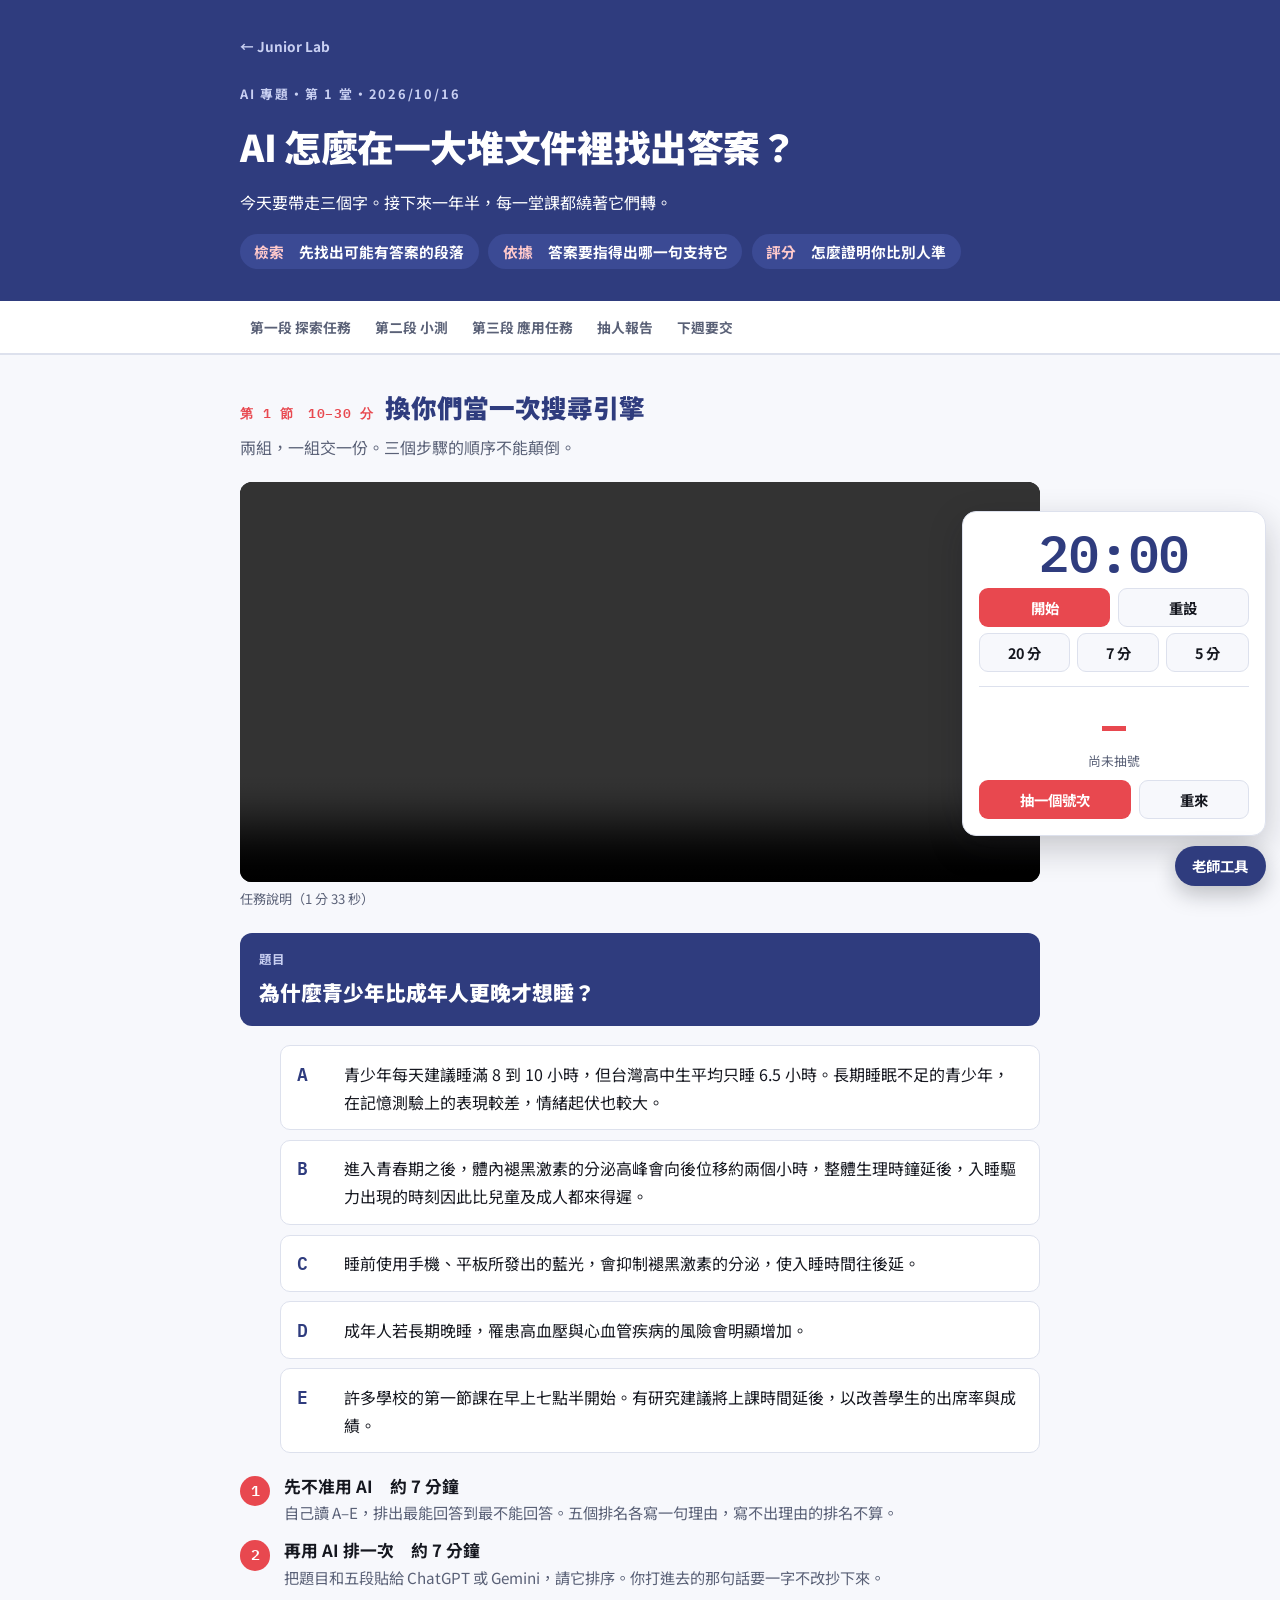
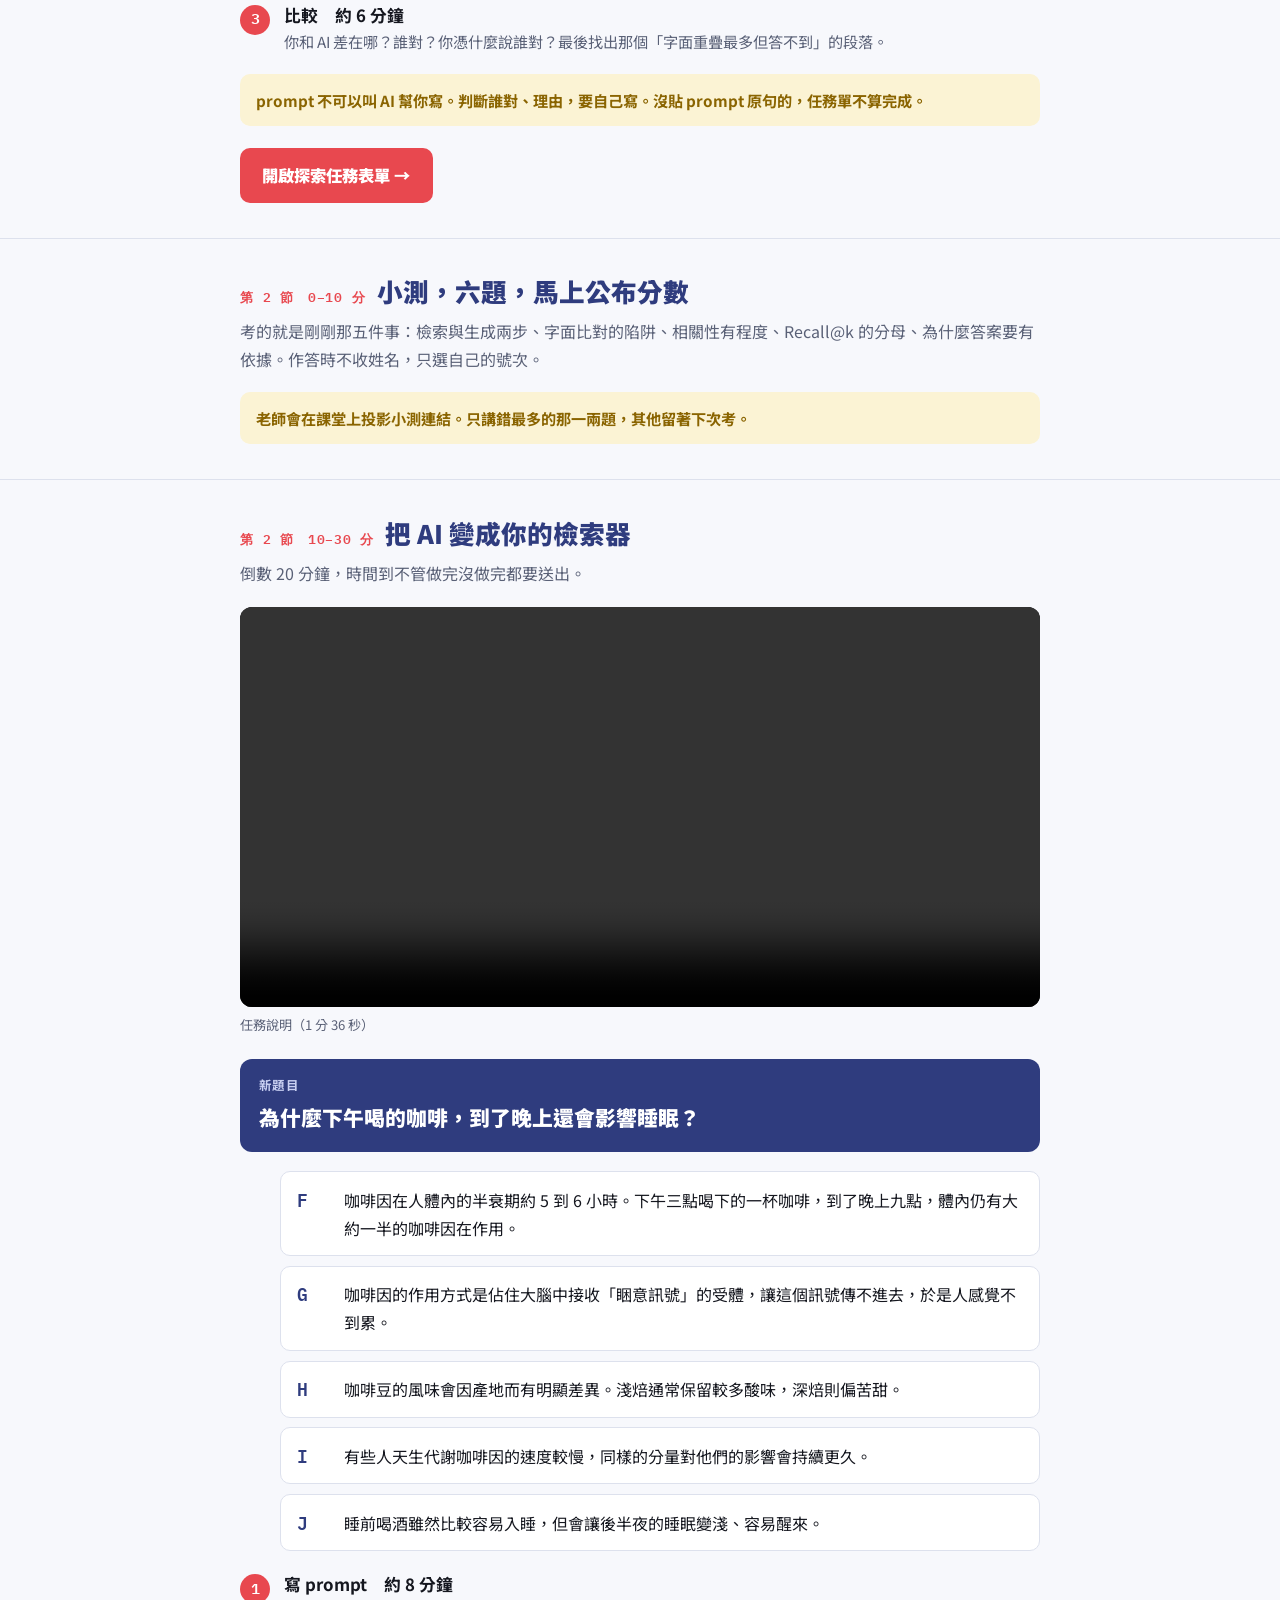
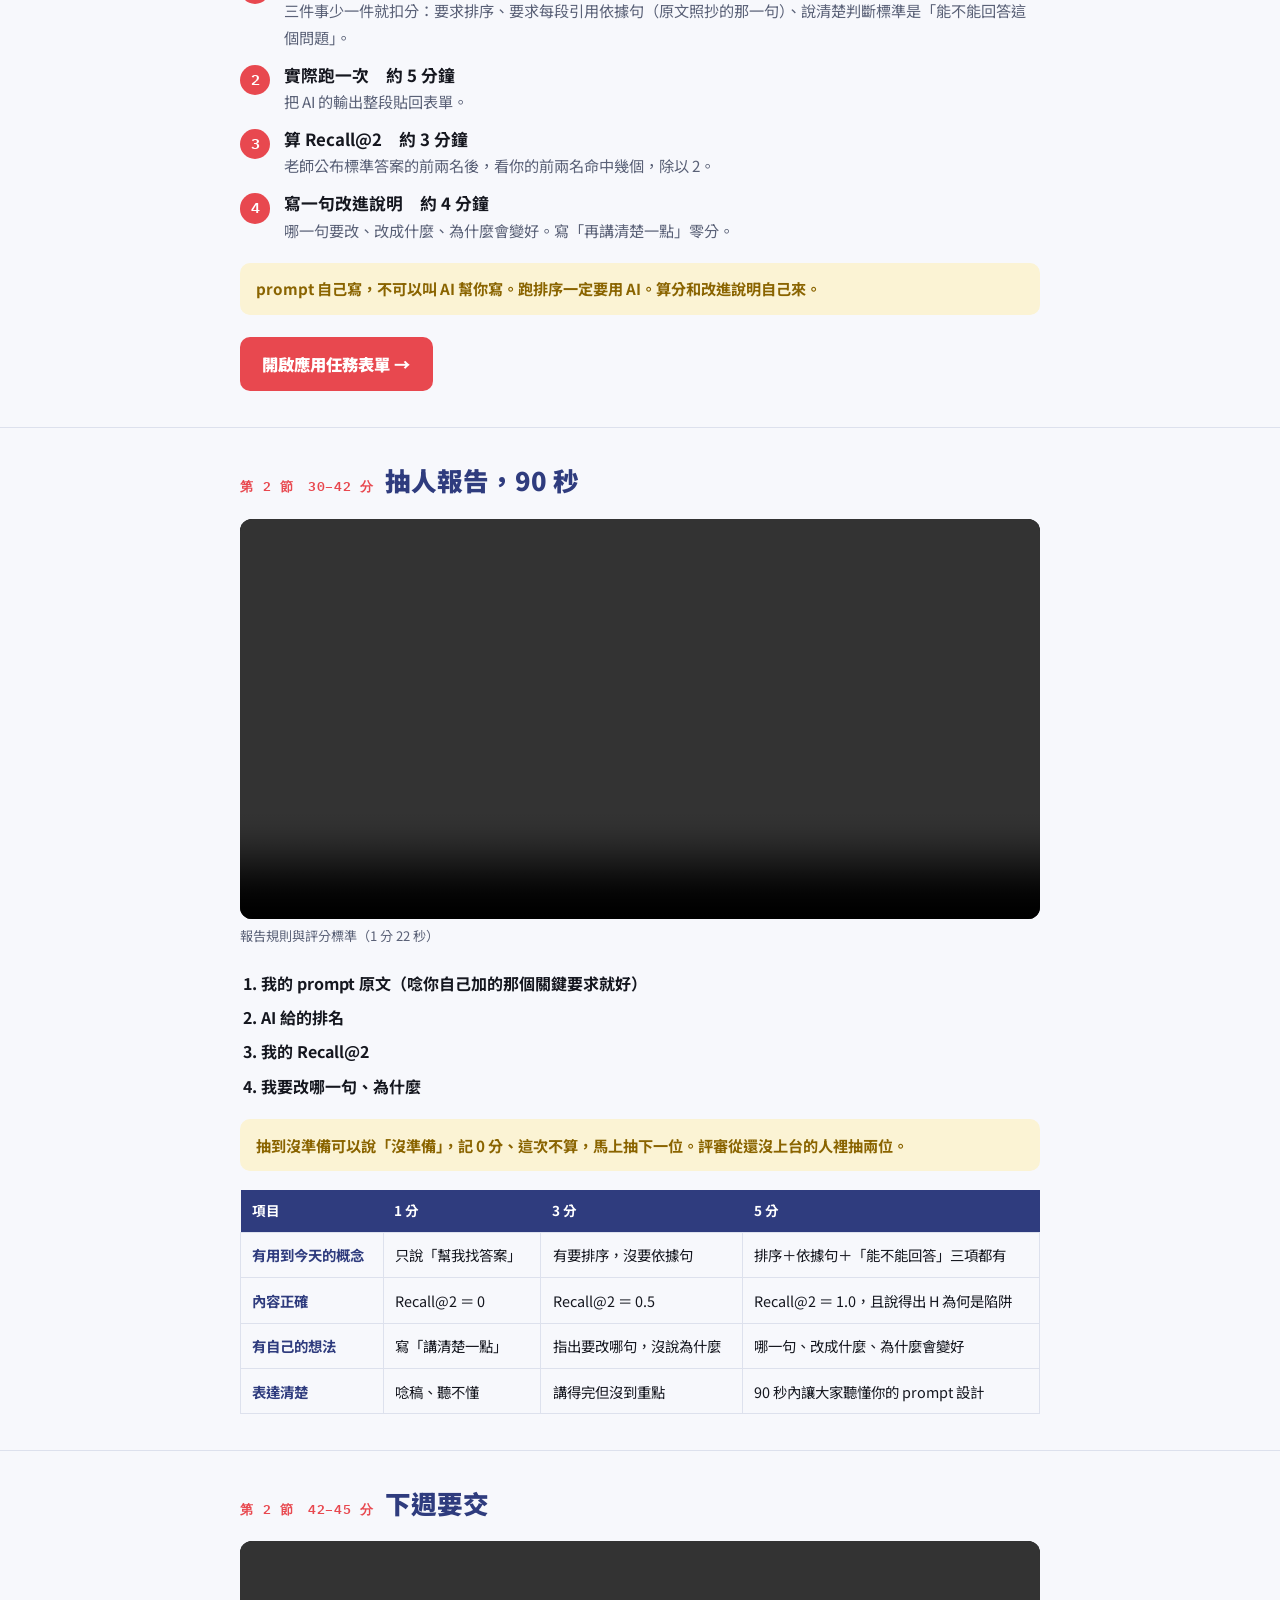
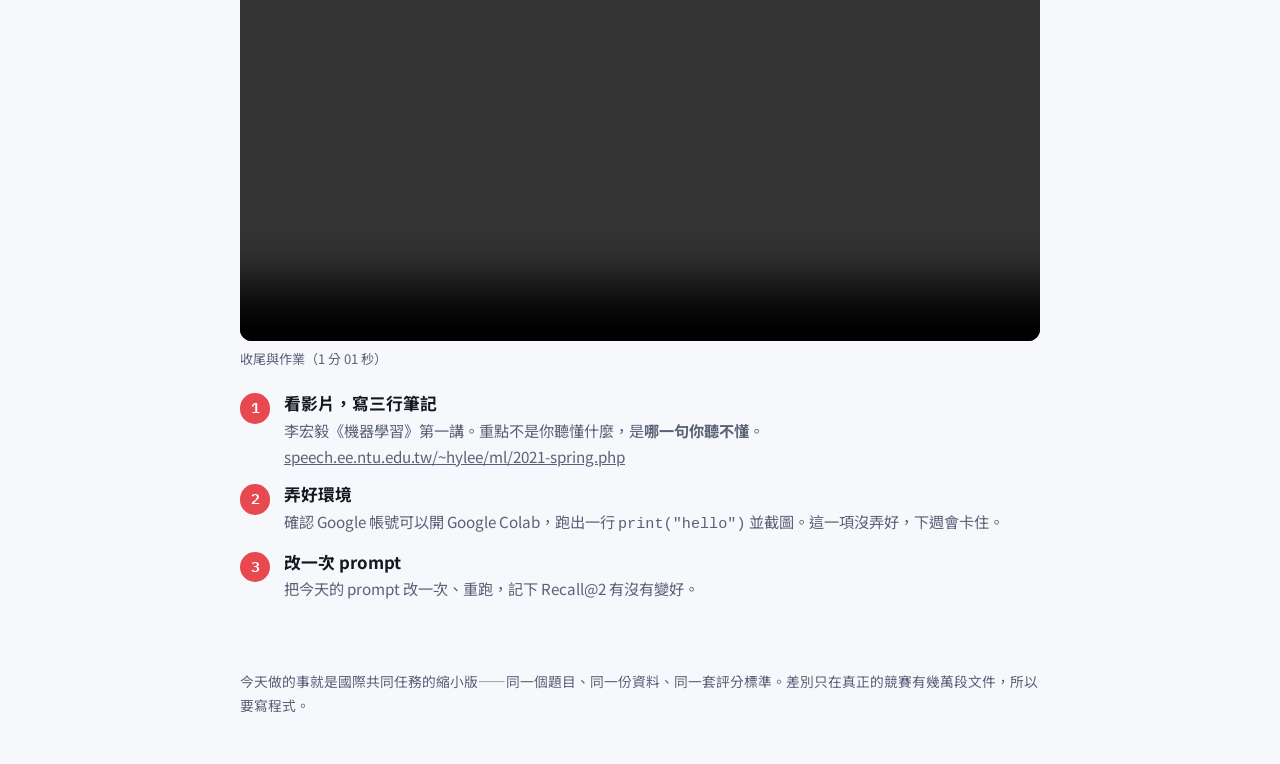
==== w01.html @ 5c76c980 "Add initial structure for lesson on search and QA This HTML file contains the structure and content " ====
<!doctype html>
<html lang="zh-Hant">
<head>
<meta charset="utf-8">
<meta name="viewport" content="width=device-width,initial-scale=1,viewport-fit=cover">
<meta name="robots" content="noindex, nofollow">
<title>第 1 堂 檢索與問答 — Junior Lab</title>
<link rel="stylesheet" href="https://fonts.googleapis.com/css2?family=Noto+Sans+TC:wght@400;500;700;900&family=IBM+Plex+Mono:wght@400;600&display=swap">
<link rel="stylesheet" href="style.css">
</head>
<body>
<header>
  <div class="wrap">
    <a class="back" href="./">← Junior Lab</a>
    <span class="kicker">AI 專題・第 1 堂・2026/10/16</span>
    <h1>AI 怎麼在一大堆文件裡找出答案？</h1>
    <p>今天要帶走三個字。接下來一年半，每一堂課都繞著它們轉。</p>
    <div class="three">
      <span><b>檢索</b>　先找出可能有答案的段落</span>
      <span><b>依據</b>　答案要指得出哪一句支持它</span>
      <span><b>評分</b>　怎麼證明你比別人準</span>
    </div>
  </div>
</header>

<nav><div class="wrap">
  <a href="#explore">第一段 探索任務</a>
  <a href="#quiz">第二段 小測</a>
  <a href="#apply">第三段 應用任務</a>
  <a href="#report">抽人報告</a>
  <a href="#homework">下週要交</a>
</div></nav>

<section id="explore"><div class="wrap">
  <div class="stage"><em>第 1 節　10–30 分</em><h2>換你們當一次搜尋引擎</h2></div>
  <p class="lead">兩組，一組交一份。三個步驟的順序不能顛倒。</p>
  <figure style="margin:0"><video controls preload="metadata" src="w01-explore.mp4"></video>
    <figcaption>任務說明（1 分 33 秒）</figcaption></figure>

  <div class="q"><small>題目</small><strong>為什麼青少年比成年人更晚才想睡？</strong></div>

  <ul class="psg">
    <li><b>A</b><p>青少年每天建議睡滿 8 到 10 小時，但台灣高中生平均只睡 6.5 小時。長期睡眠不足的青少年，在記憶測驗上的表現較差，情緒起伏也較大。</p></li>
    <li><b>B</b><p>進入青春期之後，體內褪黑激素的分泌高峰會向後位移約兩個小時，整體生理時鐘延後，入睡驅力出現的時刻因此比兒童及成人都來得遲。</p></li>
    <li><b>C</b><p>睡前使用手機、平板所發出的藍光，會抑制褪黑激素的分泌，使入睡時間往後延。</p></li>
    <li><b>D</b><p>成年人若長期晚睡，罹患高血壓與心血管疾病的風險會明顯增加。</p></li>
    <li><b>E</b><p>許多學校的第一節課在早上七點半開始。有研究建議將上課時間延後，以改善學生的出席率與成績。</p></li>
  </ul>

  <ol class="steps">
    <li><div><h3>先不准用 AI　約 7 分鐘</h3><p>自己讀 A–E，排出最能回答到最不能回答。五個排名各寫一句理由，寫不出理由的排名不算。</p></div></li>
    <li><div><h3>再用 AI 排一次　約 7 分鐘</h3><p>把題目和五段貼給 ChatGPT 或 Gemini，請它排序。你打進去的那句話要一字不改抄下來。</p></div></li>
    <li><div><h3>比較　約 6 分鐘</h3><p>你和 AI 差在哪？誰對？你憑什麼說誰對？最後找出那個「字面重疊最多但答不到」的段落。</p></div></li>
  </ol>

  <p class="rule">prompt 不可以叫 AI 幫你寫。判斷誰對、理由，要自己寫。沒貼 prompt 原句的，任務單不算完成。</p>
  <a class="cta" href="https://docs.google.com/forms/d/e/1FAIpQLSfULBtLn2234iSqppObPEdQIfPqOFR4yDD93SHkO-a8iCyWVQ/viewform" target="_blank" rel="noopener">開啟探索任務表單 →</a>
</div></section>

<section id="quiz"><div class="wrap">
  <div class="stage"><em>第 2 節　0–10 分</em><h2>小測，六題，馬上公布分數</h2></div>
  <p class="lead">考的就是剛剛那五件事：檢索與生成兩步、字面比對的陷阱、相關性有程度、Recall@k 的分母、為什麼答案要有依據。作答時不收姓名，只選自己的號次。</p>
  <p class="rule">老師會在課堂上投影小測連結。只講錯最多的那一兩題，其他留著下次考。</p>
</div></section>

<section id="apply"><div class="wrap">
  <div class="stage"><em>第 2 節　10–30 分</em><h2>把 AI 變成你的檢索器</h2></div>
  <p class="lead">倒數 20 分鐘，時間到不管做完沒做完都要送出。</p>
  <figure style="margin:0"><video controls preload="metadata" src="w01-apply.mp4"></video>
    <figcaption>任務說明（1 分 36 秒）</figcaption></figure>

  <div class="q"><small>新題目</small><strong>為什麼下午喝的咖啡，到了晚上還會影響睡眠？</strong></div>

  <ul class="psg">
    <li><b>F</b><p>咖啡因在人體內的半衰期約 5 到 6 小時。下午三點喝下的一杯咖啡，到了晚上九點，體內仍有大約一半的咖啡因在作用。</p></li>
    <li><b>G</b><p>咖啡因的作用方式是佔住大腦中接收「睏意訊號」的受體，讓這個訊號傳不進去，於是人感覺不到累。</p></li>
    <li><b>H</b><p>咖啡豆的風味會因產地而有明顯差異。淺焙通常保留較多酸味，深焙則偏苦甜。</p></li>
    <li><b>I</b><p>有些人天生代謝咖啡因的速度較慢，同樣的分量對他們的影響會持續更久。</p></li>
    <li><b>J</b><p>睡前喝酒雖然比較容易入睡，但會讓後半夜的睡眠變淺、容易醒來。</p></li>
  </ul>

  <ol class="steps">
    <li><div><h3>寫 prompt　約 8 分鐘</h3><p>三件事少一件就扣分：要求排序、要求每段引用依據句（原文照抄的那一句）、說清楚判斷標準是「能不能回答這個問題」。</p></div></li>
    <li><div><h3>實際跑一次　約 5 分鐘</h3><p>把 AI 的輸出整段貼回表單。</p></div></li>
    <li><div><h3>算 Recall@2　約 3 分鐘</h3><p>老師公布標準答案的前兩名後，看你的前兩名命中幾個，除以 2。</p></div></li>
    <li><div><h3>寫一句改進說明　約 4 分鐘</h3><p>哪一句要改、改成什麼、為什麼會變好。寫「再講清楚一點」零分。</p></div></li>
  </ol>

  <p class="rule">prompt 自己寫，不可以叫 AI 幫你寫。跑排序一定要用 AI。算分和改進說明自己來。</p>
  <a class="cta" href="https://docs.google.com/forms/d/e/1FAIpQLSegNqsiYLOxAdHedrsBQGHNS2vgYh-LvEzU9f8pvjfZsXe5OQ/viewform" target="_blank" rel="noopener">開啟應用任務表單 →</a>
</div></section>

<section id="report"><div class="wrap">
  <div class="stage"><em>第 2 節　30–42 分</em><h2>抽人報告，90 秒</h2></div>
  <figure style="margin:0"><video controls preload="metadata" src="w01-report.mp4"></video>
    <figcaption>報告規則與評分標準（1 分 22 秒）</figcaption></figure>
  <ol class="four">
    <li>我的 prompt 原文（唸你自己加的那個關鍵要求就好）</li>
    <li>AI 給的排名</li>
    <li>我的 Recall@2</li>
    <li>我要改哪一句、為什麼</li>
  </ol>
  <p class="rule">抽到沒準備可以說「沒準備」，記 0 分、這次不算，馬上抽下一位。評審從還沒上台的人裡抽兩位。</p>
  <div class="tw"><table>
    <thead><tr><th>項目</th><th>1 分</th><th>3 分</th><th>5 分</th></tr></thead>
    <tbody>
      <tr><td>有用到今天的概念</td><td>只說「幫我找答案」</td><td>有要排序，沒要依據句</td><td>排序＋依據句＋「能不能回答」三項都有</td></tr>
      <tr><td>內容正確</td><td>Recall@2 ＝ 0</td><td>Recall@2 ＝ 0.5</td><td>Recall@2 ＝ 1.0，且說得出 H 為何是陷阱</td></tr>
      <tr><td>有自己的想法</td><td>寫「講清楚一點」</td><td>指出要改哪句，沒說為什麼</td><td>哪一句、改成什麼、為什麼會變好</td></tr>
      <tr><td>表達清楚</td><td>唸稿、聽不懂</td><td>講得完但沒到重點</td><td>90 秒內讓大家聽懂你的 prompt 設計</td></tr>
    </tbody>
  </table></div>
</div></section>

<section id="homework"><div class="wrap">
  <div class="stage"><em>第 2 節　42–45 分</em><h2>下週要交</h2></div>
  <figure style="margin:0"><video controls preload="metadata" src="w01-homework.mp4"></video>
    <figcaption>收尾與作業（1 分 01 秒）</figcaption></figure>
  <ol class="steps">
    <li><div><h3>看影片，寫三行筆記</h3><p>李宏毅《機器學習》第一講。重點不是你聽懂什麼，是<strong>哪一句你聽不懂</strong>。<br><a href="https://speech.ee.ntu.edu.tw/~hylee/ml/2021-spring.php" target="_blank" rel="noopener">speech.ee.ntu.edu.tw/~hylee/ml/2021-spring.php</a></p></div></li>
    <li><div><h3>弄好環境</h3><p>確認 Google 帳號可以開 Google Colab，跑出一行 <code>print("hello")</code> 並截圖。這一項沒弄好，下週會卡住。</p></div></li>
    <li><div><h3>改一次 prompt</h3><p>把今天的 prompt 改一次、重跑，記下 Recall@2 有沒有變好。</p></div></li>
  </ol>
</div></section>

<footer><div class="wrap">
  今天做的事就是國際共同任務的縮小版——同一個題目、同一份資料、同一套評分標準。差別只在真正的競賽有幾萬段文件，所以要寫程式。
</div></footer>

<div id="tools">
  <div id="panel" hidden>
    <div>
      <div id="clock">20:00</div>
      <div class="row" style="margin-top:.6rem">
        <button id="go" class="pri">開始</button>
        <button id="reset">重設</button>
      </div>
      <div class="row" style="margin-top:.4rem">
        <button data-min="20">20 分</button><button data-min="7">7 分</button><button data-min="5">5 分</button>
      </div>
    </div>
    <div style="border-top:1px solid var(--line);padding-top:.8rem">
      <div id="draw">–</div>
      <div id="drawn">尚未抽號</div>
      <div class="row" style="margin-top:.5rem">
        <button id="spin" class="pri">抽一個號次</button>
        <button id="clear">重來</button>
      </div>
    </div>
  </div>
  <button class="toggle" id="tgl" aria-expanded="false">老師工具</button>
</div>

<script>
(function(){
  var panel=document.getElementById('panel'),tgl=document.getElementById('tgl');
  tgl.addEventListener('click',function(){
    var open=panel.hidden; panel.hidden=!open; tgl.setAttribute('aria-expanded',String(open));
    tgl.textContent=open?'收起':'老師工具';
  });

  var total=20*60,left=total,timer=null,clock=document.getElementById('clock'),go=document.getElementById('go');
  function show(){
    var m=Math.floor(left/60),s=left%60;
    clock.textContent=m+':'+(s<10?'0':'')+s;
    clock.classList.toggle('low',left<=60);
  }
  function stop(){clearInterval(timer);timer=null;go.textContent='開始';}
  go.addEventListener('click',function(){
    if(timer){stop();return;}
    if(left<=0)left=total;
    go.textContent='暫停';
    timer=setInterval(function(){left--;if(left<=0){left=0;show();stop();return;}show();},1000);
  });
  document.getElementById('reset').addEventListener('click',function(){stop();left=total;show();});
  Array.prototype.forEach.call(document.querySelectorAll('[data-min]'),function(b){
    b.addEventListener('click',function(){stop();total=parseInt(b.dataset.min,10)*60;left=total;show();});
  });
  show();

  var pool=[1,2,3,4,5],used=[],dr=document.getElementById('draw'),dn=document.getElementById('drawn');
  function paint(){dn.textContent=used.length?('已抽：'+used.join('、')+'（剩 '+(pool.length-used.length)+' 位）'):'尚未抽號';}
  document.getElementById('spin').addEventListener('click',function(){
    var rest=pool.filter(function(n){return used.indexOf(n)<0;});
    if(!rest.length){dr.textContent='✓';dn.textContent='五位都抽過了';return;}
    var n=rest[Math.floor(Math.random()*rest.length)];
    used.push(n);dr.textContent=n;paint();
  });
  document.getElementById('clear').addEventListener('click',function(){used=[];dr.textContent='–';paint();});
})();
</script>
</body>
</html>
---- style.css ----
/* 單欄順序流程：頁首 → 三段課程帶 → 收尾；老師工具浮在右下 */
:root{
  --bg:#F7F8FC; --surface:#FFFFFF; --fg:#15171F; --muted:#5A6177; --line:#DDE1ED;
  --band:#2F3C7E; --band-fg:#FFFFFF; --band-soft:#3B4A94;
  --head:#2F3C7E; --accent:#E8484F; --accent-fg:#FFFFFF; --gold:#8A6400; --gold-soft:#FBF3D4;
  --sans:"Noto Sans TC",system-ui,-apple-system,"PingFang TC","Microsoft JhengHei",sans-serif;
  --mono:"IBM Plex Mono",ui-monospace,SFMono-Regular,Menlo,monospace;
}
@media (prefers-color-scheme:dark){:root:not([data-theme="light"]){
  --bg:#10121B; --surface:#191D2A; --fg:#ECEEF6; --muted:#98A0BA; --line:#2A3048;
  --band:#222A54; --band-fg:#EEF0F8; --band-soft:#2C3566;
  --head:#AEBBF5; --accent:#FF7E84; --accent-fg:#1A0C0D; --gold:#F6DF9A; --gold-soft:#2B2614;
  color-scheme:dark}}
:root[data-theme="dark"]{
  --bg:#10121B; --surface:#191D2A; --fg:#ECEEF6; --muted:#98A0BA; --line:#2A3048;
  --band:#222A54; --band-fg:#EEF0F8; --band-soft:#2C3566;
  --head:#AEBBF5; --accent:#FF7E84; --accent-fg:#1A0C0D; --gold:#F6DF9A; --gold-soft:#2B2614;
  color-scheme:dark}

*{box-sizing:border-box}
body{background:var(--bg);color:var(--fg);font-family:var(--sans);font-size:16px;line-height:1.75;margin:0}
.wrap{max-width:52rem;margin:0 auto;padding-left:max(16px,env(safe-area-inset-left,0px));padding-right:max(16px,env(safe-area-inset-right,0px))}
h1,h2,h3{text-wrap:balance;line-height:1.3;margin:0}
h1{font-size:clamp(1.6rem,5vw,2.3rem);font-weight:900;letter-spacing:-.01em}
h2{font-size:clamp(1.25rem,3.5vw,1.6rem);font-weight:900;color:var(--head)}
h3{font-size:1.05rem;font-weight:700}
p{margin:0}
a{color:inherit}

header{background:var(--band);color:var(--band-fg)}
header .wrap{padding-block:2.2rem 2rem;display:flex;flex-direction:column;gap:1.1rem}
.kicker{font-size:.8rem;letter-spacing:.14em;text-transform:uppercase;color:#C9D0F2;font-weight:700}
.three{display:flex;flex-wrap:wrap;gap:.6rem}
.three span{background:var(--band-soft);border-radius:999px;padding:.3rem .9rem;font-weight:700;font-size:.92rem}
.three b{color:#FFC9CB}

nav{position:sticky;top:env(safe-area-inset-top,0px);z-index:30;background:var(--surface);border-bottom:1px solid var(--line)}
nav .wrap{padding-block:.5rem;display:flex;gap:.3rem;overflow-x:auto;scrollbar-width:none}
nav a{flex:0 0 auto;text-decoration:none;font-size:.86rem;font-weight:700;color:var(--muted);padding:.35rem .6rem;border-radius:8px;white-space:nowrap}
nav a:hover,nav a:focus-visible{background:var(--bg);color:var(--head)}

section{border-top:1px solid var(--line)}
section .wrap{padding-block:2.2rem}
.stage{display:flex;align-items:baseline;gap:.7rem;flex-wrap:wrap;margin-bottom:.3rem}
.stage em{font-style:normal;font-family:var(--mono);font-size:.82rem;font-weight:600;color:var(--accent);letter-spacing:.06em}
.lead{color:var(--muted);margin-top:.5rem}

video{width:100%;max-width:100%;border-radius:12px;display:block;margin-top:1.3rem;background:#000}
figcaption{font-size:.82rem;color:var(--muted);margin-top:.4rem}

.q{background:var(--band);color:var(--band-fg);border-radius:12px;padding:1rem 1.2rem;margin-top:1.4rem}
.q small{display:block;font-size:.78rem;letter-spacing:.1em;color:#C9D0F2;font-weight:700;margin-bottom:.15rem}
.q strong{font-size:clamp(1.05rem,3vw,1.3rem);font-weight:900}

.psg{display:grid;gap:.6rem;margin-top:1.2rem}
.psg li{list-style:none;display:grid;grid-template-columns:2.1rem 1fr;gap:.85rem;background:var(--surface);border:1px solid var(--line);border-radius:10px;padding:.85rem 1rem;min-width:0}
.psg b{font-family:var(--mono);font-size:1.15rem;font-weight:600;color:var(--head);line-height:1.5}
.psg p{min-width:0}

ol.steps{margin:1.4rem 0 0;padding:0;display:grid;gap:.9rem;counter-reset:s}
ol.steps li{list-style:none;counter-increment:s;display:grid;grid-template-columns:1.9rem 1fr;gap:.85rem;min-width:0}
ol.steps li::before{content:counter(s);font-family:var(--mono);font-weight:600;color:var(--accent-fg);background:var(--accent);width:1.9rem;height:1.9rem;border-radius:50%;display:grid;place-items:center;font-size:.95rem}
ol.steps h3{margin-bottom:.1rem}
ol.steps p{color:var(--muted);font-size:.95rem}

.rule{background:var(--gold-soft);border-radius:10px;padding:.8rem 1rem;margin-top:1.2rem;font-weight:700;color:var(--gold);font-size:.95rem}

.cta{display:inline-flex;align-items:center;gap:.5rem;margin-top:1.4rem;background:var(--accent);color:var(--accent-fg);text-decoration:none;font-weight:900;padding:.8rem 1.4rem;border-radius:10px;font-size:1.02rem}
.cta:hover,.cta:focus-visible{filter:brightness(1.08)}

table{width:100%;border-collapse:collapse;margin-top:1.2rem;font-size:.9rem}
.tw{overflow-x:auto}
th{background:var(--band);color:var(--band-fg);text-align:left;padding:.55rem .7rem;font-size:.85rem;white-space:nowrap}
td{border:1px solid var(--line);padding:.6rem .7rem;vertical-align:top}
td:first-child{font-weight:700;color:var(--head);white-space:nowrap}

.four{margin:1.3rem 0 0;padding-left:1.3rem;display:grid;gap:.4rem}
.four li{font-weight:700}

#tools{position:fixed;right:max(14px,env(safe-area-inset-right,0px));bottom:calc(14px + env(safe-area-inset-bottom,0px));z-index:50;display:flex;flex-direction:column;align-items:flex-end;gap:.6rem}
#panel{background:var(--surface);border:1px solid var(--line);border-radius:14px;padding:1rem;box-shadow:0 12px 34px rgba(16,18,27,.22);width:min(19rem,calc(100vw - 28px));display:grid;gap:.9rem}
#clock{font-family:var(--mono);font-size:3.1rem;font-weight:600;text-align:center;line-height:1;font-variant-numeric:tabular-nums;color:var(--head)}
#clock.low{color:var(--accent)}
.row{display:flex;gap:.45rem;flex-wrap:wrap}
button{font-family:inherit;font-size:.9rem;font-weight:700;border-radius:9px;border:1px solid var(--line);background:var(--bg);color:var(--fg);padding:.5rem .85rem;cursor:pointer;flex:1 1 auto}
button:hover,button:focus-visible{border-color:var(--head)}
button.pri{background:var(--accent);color:var(--accent-fg);border-color:transparent}
#draw{font-family:var(--mono);font-size:3.1rem;font-weight:600;text-align:center;line-height:1;color:var(--accent)}
#drawn{font-size:.8rem;color:var(--muted);text-align:center;min-height:1.2em}
.toggle{background:var(--band);color:var(--band-fg);border:none;border-radius:999px;padding:.6rem 1.1rem;box-shadow:0 8px 22px rgba(16,18,27,.26);flex:0 0 auto}
footer .wrap{padding-block:2rem 3rem;color:var(--muted);font-size:.86rem}
@media (prefers-reduced-motion:no-preference){#draw{transition:opacity .12s}}

.hero .wrap{padding-block:3rem 2.6rem;display:flex;flex-direction:column;gap:1.1rem}
.hero p{max-width:40rem}
.weeks{display:grid;gap:.7rem;margin-top:1.4rem}
.weeks a{display:grid;grid-template-columns:4.6rem 1fr;gap:1rem;align-items:baseline;text-decoration:none;background:var(--surface);border:1px solid var(--line);border-radius:10px;padding:.95rem 1.1rem;min-width:0}
.weeks a:hover,.weeks a:focus-visible{border-color:var(--head)}
.weeks em{font-style:normal;font-family:var(--mono);font-size:.8rem;font-weight:600;color:var(--accent);letter-spacing:.04em}
.weeks b{font-size:1.02rem;display:block}
.weeks span{color:var(--muted);font-size:.9rem}
.weeks .soon{opacity:.55;pointer-events:none}
.road{display:grid;gap:.75rem;margin-top:1.3rem;padding:0;list-style:none}
.road li{display:grid;grid-template-columns:7.5rem 1fr;gap:1rem;min-width:0}
.road b{font-family:var(--mono);font-size:.85rem;font-weight:600;color:var(--head)}
.cite{background:var(--gold-soft);border:1px solid var(--line);border-radius:8px;padding:.9rem 1.1rem;margin-top:1rem;font-size:.9rem;color:var(--muted)}
.cite b{color:var(--fg)}
.back{display:inline-block;margin-bottom:.4rem;font-size:.85rem;color:#C9D0F2;text-decoration:none;font-weight:700}
.back:hover{text-decoration:underline}
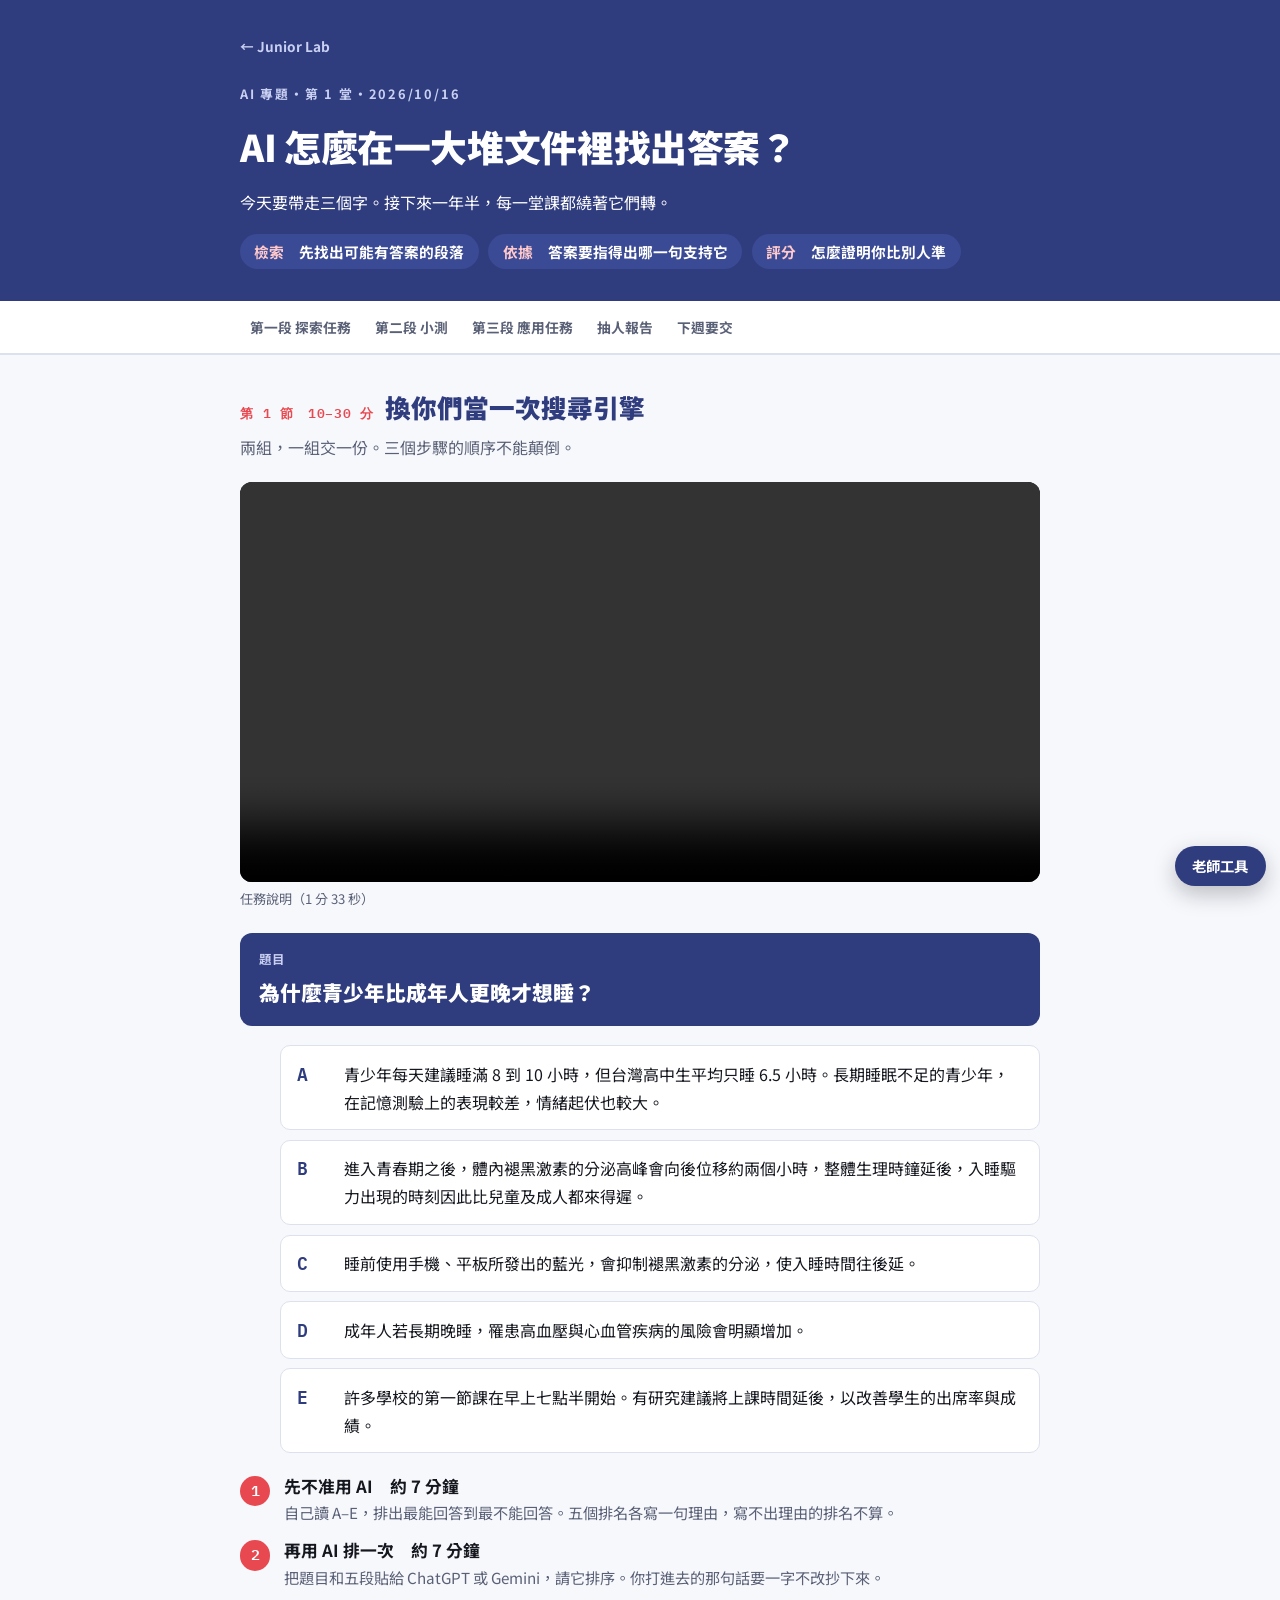
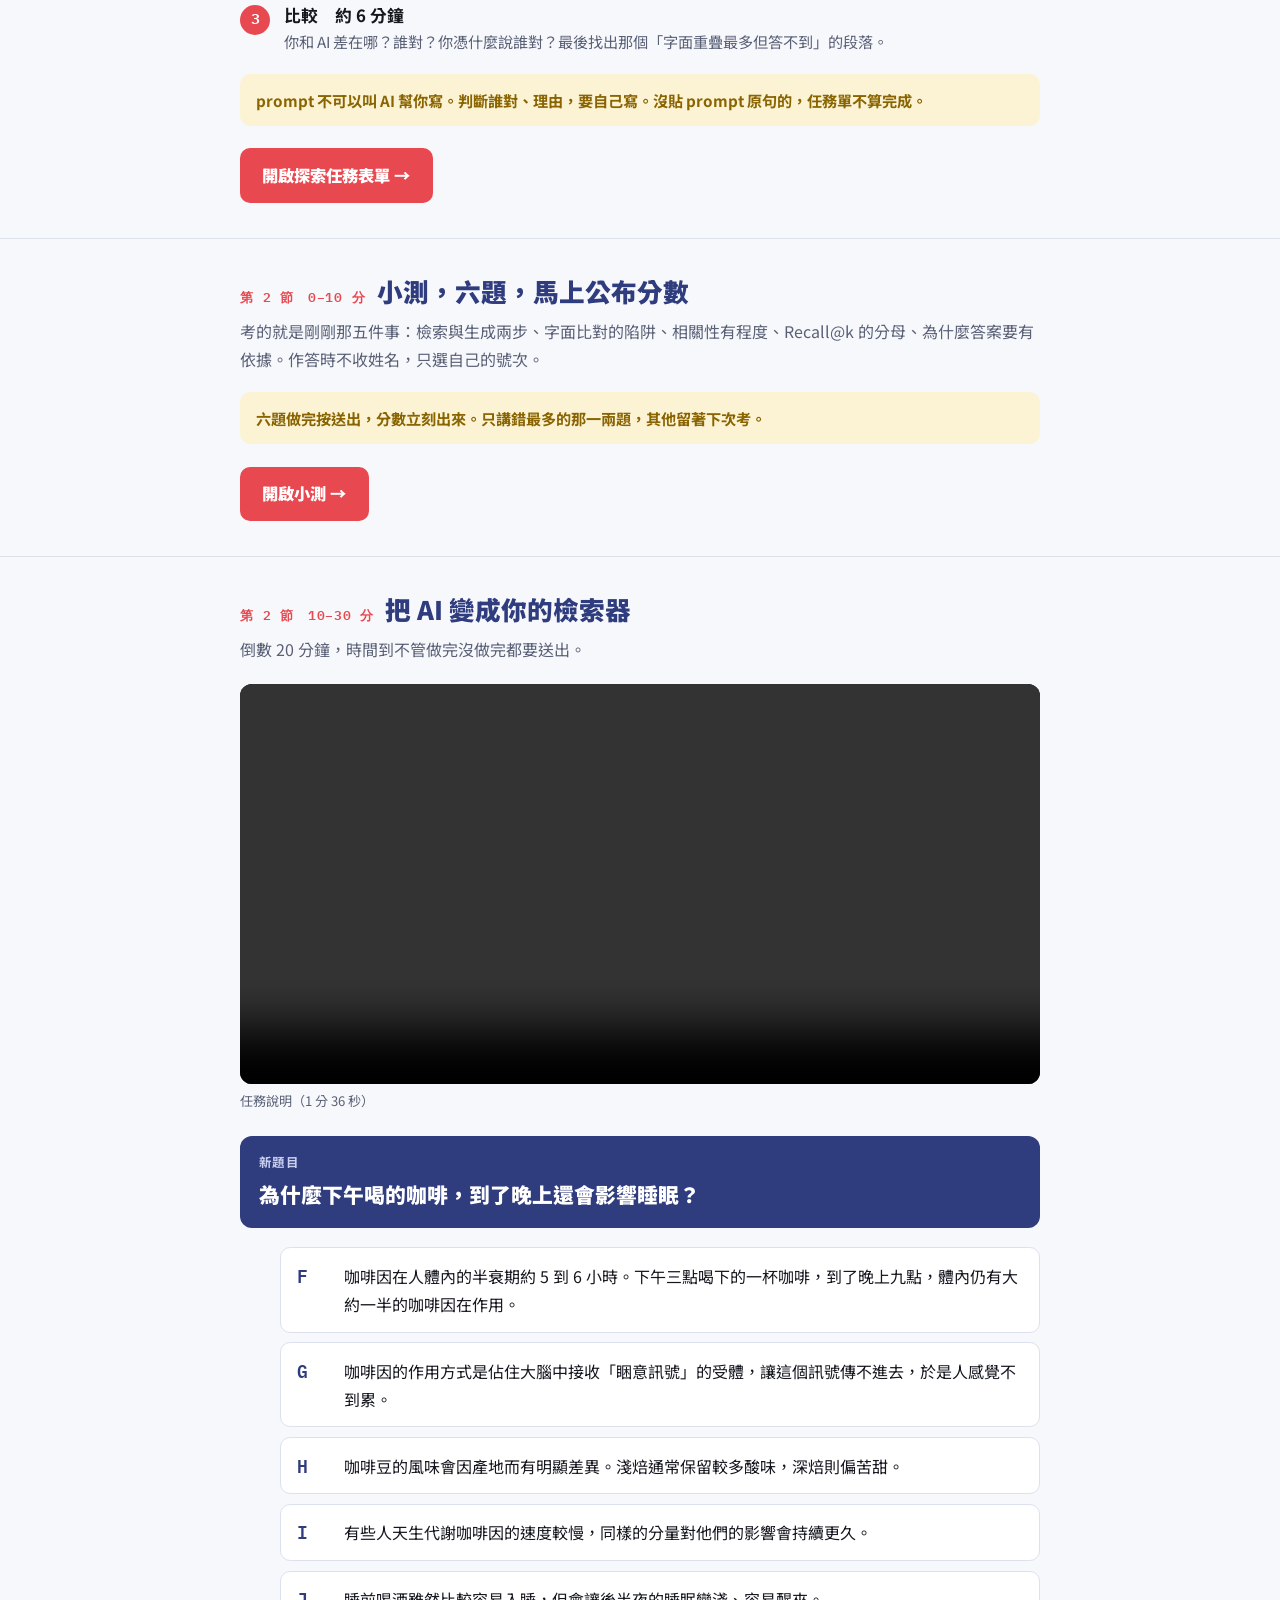
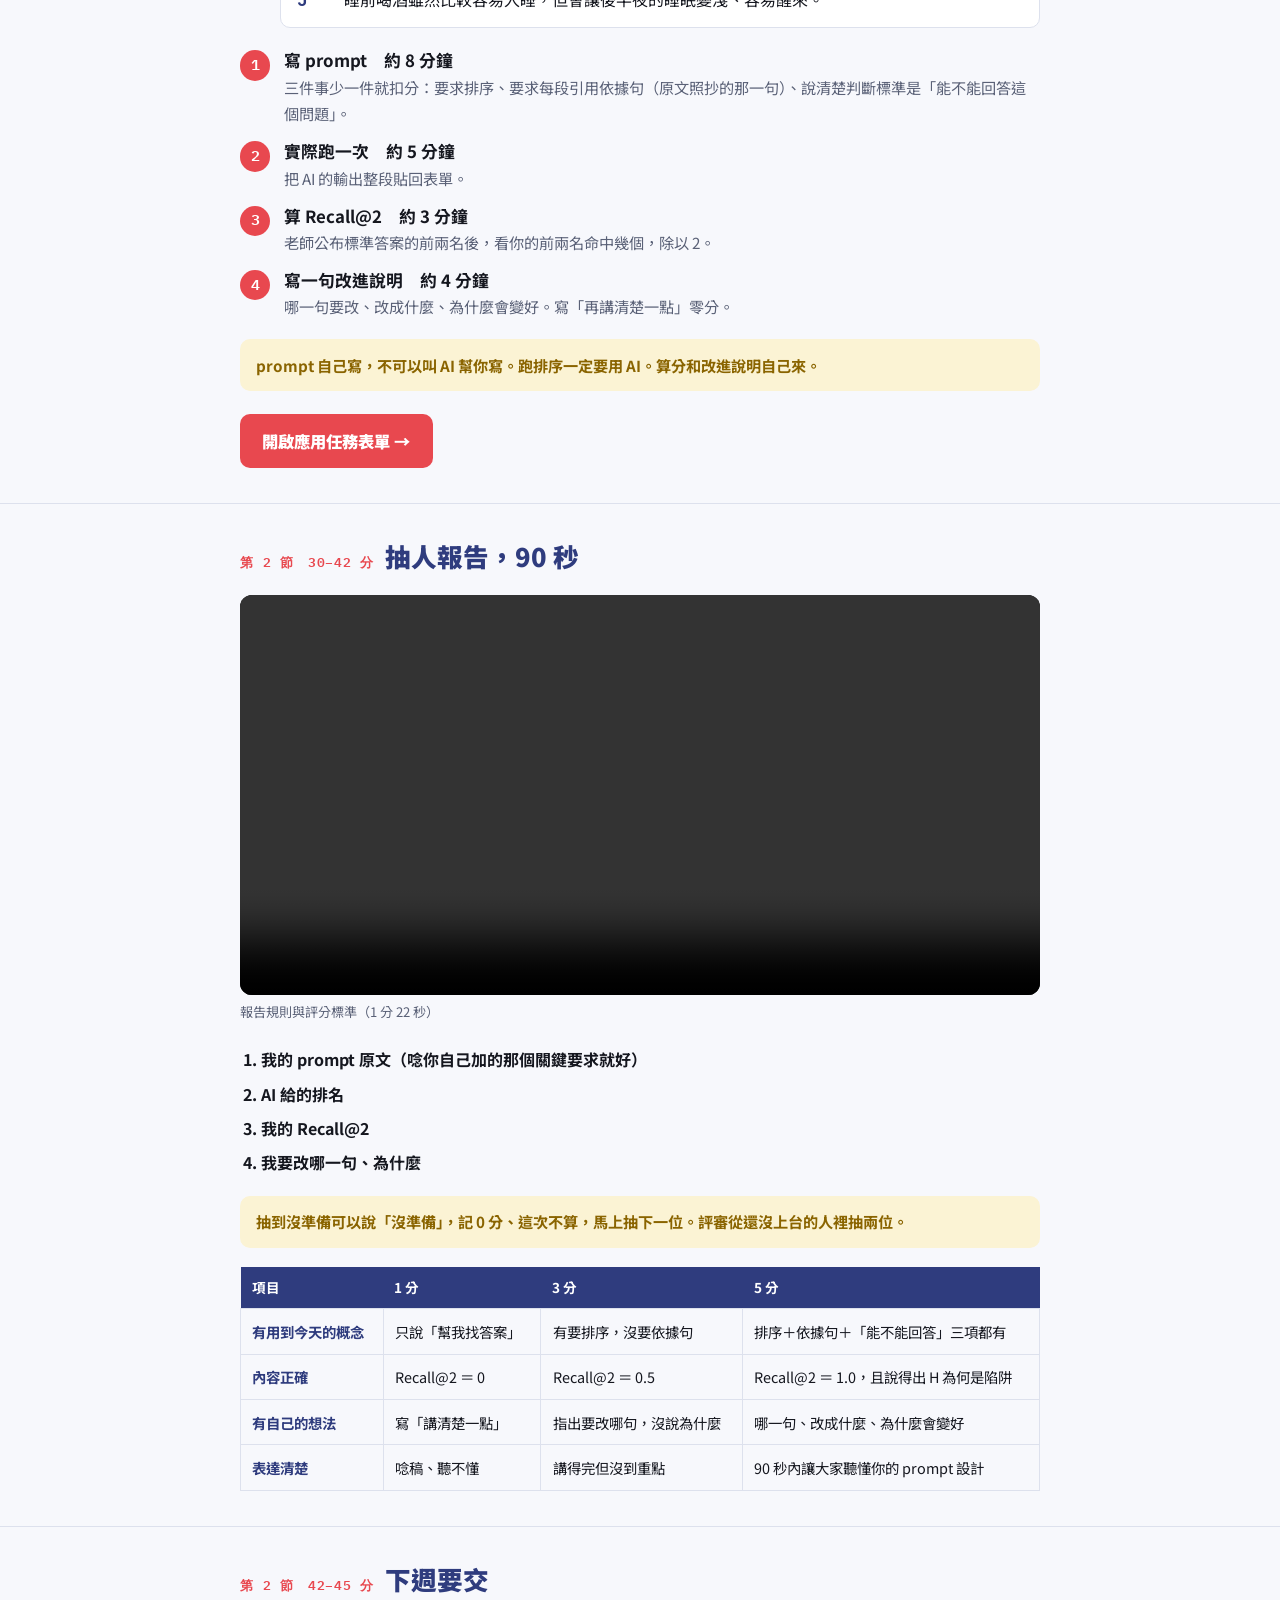
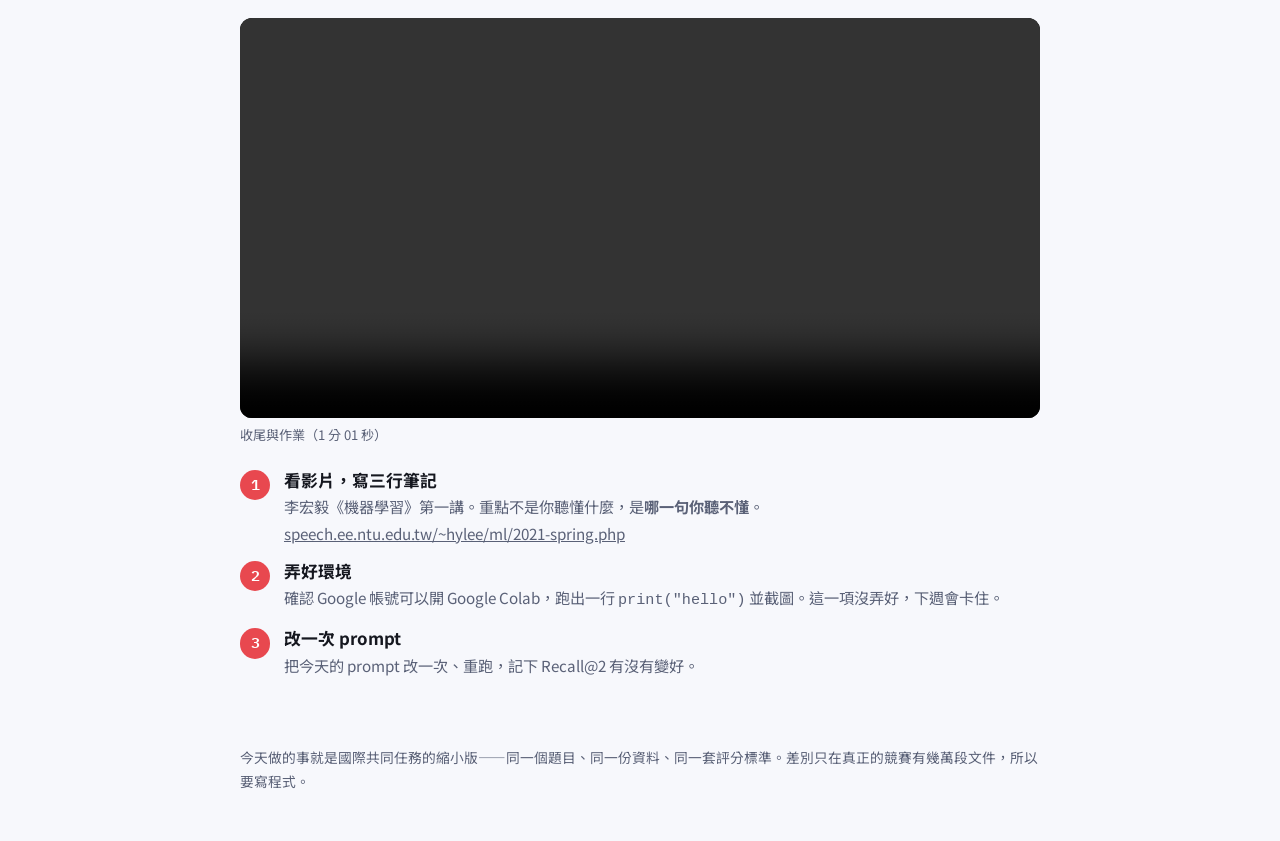
==== commit b8b2b29e: "Add quiz form link to lesson 1 page" ====
--- a/w01.html
+++ b/w01.html
@@ -60,7 +60,8 @@
 <section id="quiz"><div class="wrap">
   <div class="stage"><em>第 2 節　0–10 分</em><h2>小測，六題，馬上公布分數</h2></div>
   <p class="lead">考的就是剛剛那五件事：檢索與生成兩步、字面比對的陷阱、相關性有程度、Recall@k 的分母、為什麼答案要有依據。作答時不收姓名，只選自己的號次。</p>
-  <p class="rule">老師會在課堂上投影小測連結。只講錯最多的那一兩題，其他留著下次考。</p>
+  <p class="rule">六題做完按送出，分數立刻出來。只講錯最多的那一兩題，其他留著下次考。</p>
+  <a class="cta" href="https://docs.google.com/forms/d/e/1FAIpQLSfoQY6x1LJhx6OInSbs5Bee8m15k3dHvKNKEkA0mSYG09hicg/viewform" target="_blank" rel="noopener">開啟小測 →</a>
 </div></section>
 
 <section id="apply"><div class="wrap">
@@ -189,5 +190,6 @@
   document.getElementById('clear').addEventListener('click',function(){used=[];dr.textContent='–';paint();});
 })();
 </script>
+
 </body>
 </html>
--- a/style.css
+++ b/style.css
@@ -1,3 +1,4 @@
+[hidden]{display:none!important}
 /* 單欄順序流程：頁首 → 三段課程帶 → 收尾；老師工具浮在右下 */
 :root{
   --bg:#F7F8FC; --surface:#FFFFFF; --fg:#15171F; --muted:#5A6177; --line:#DDE1ED;
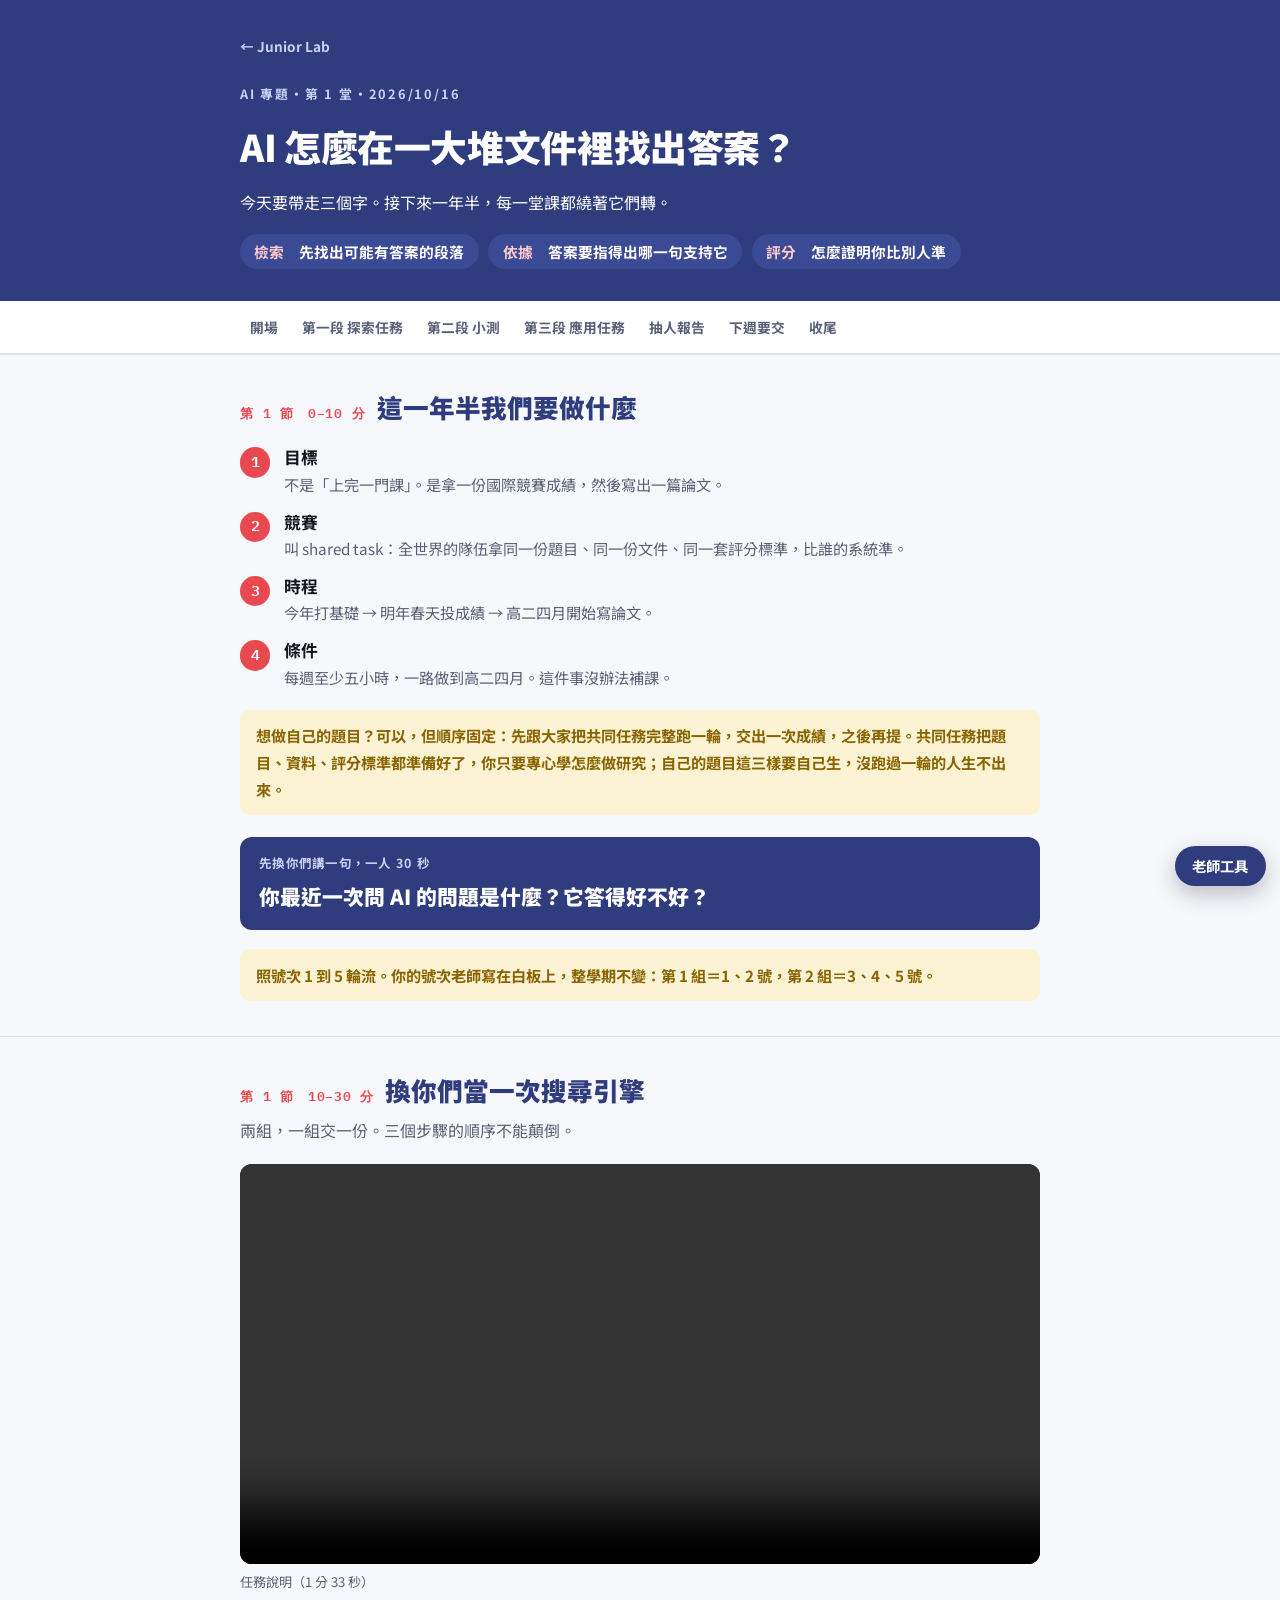
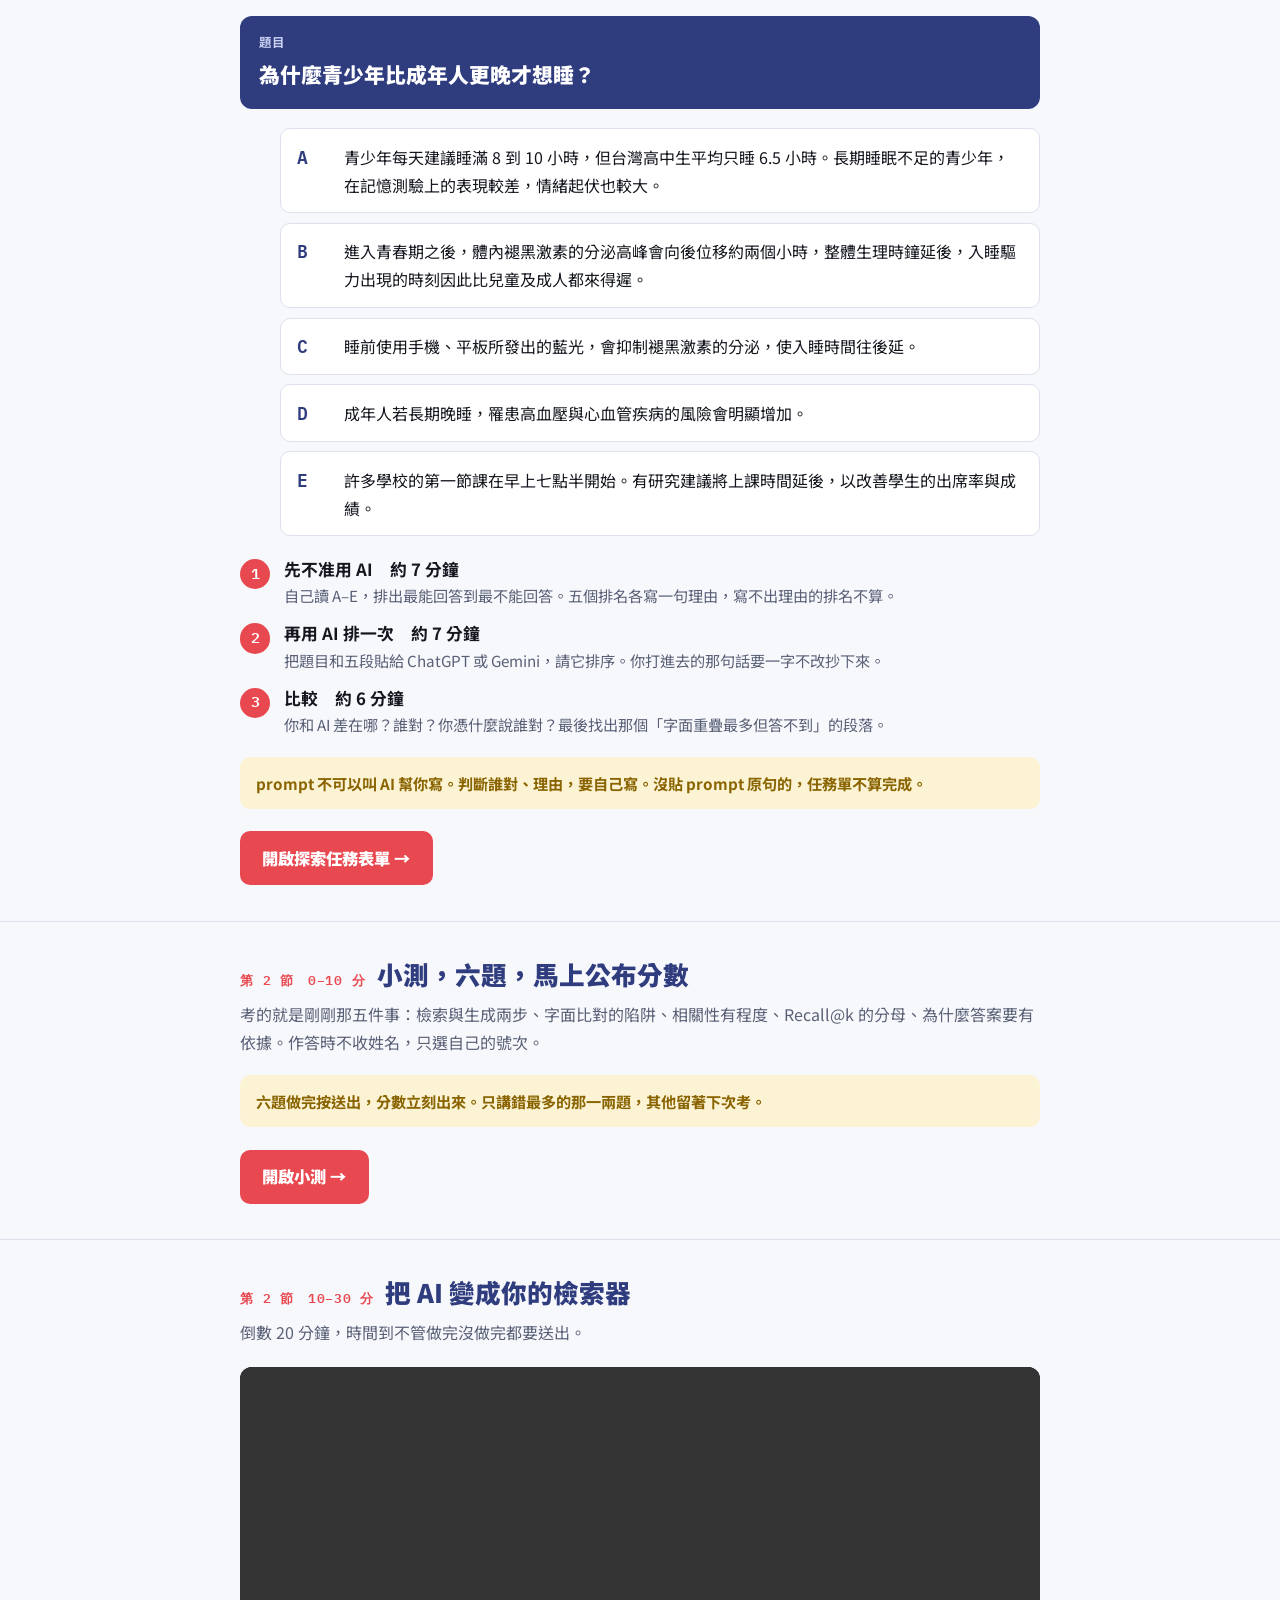
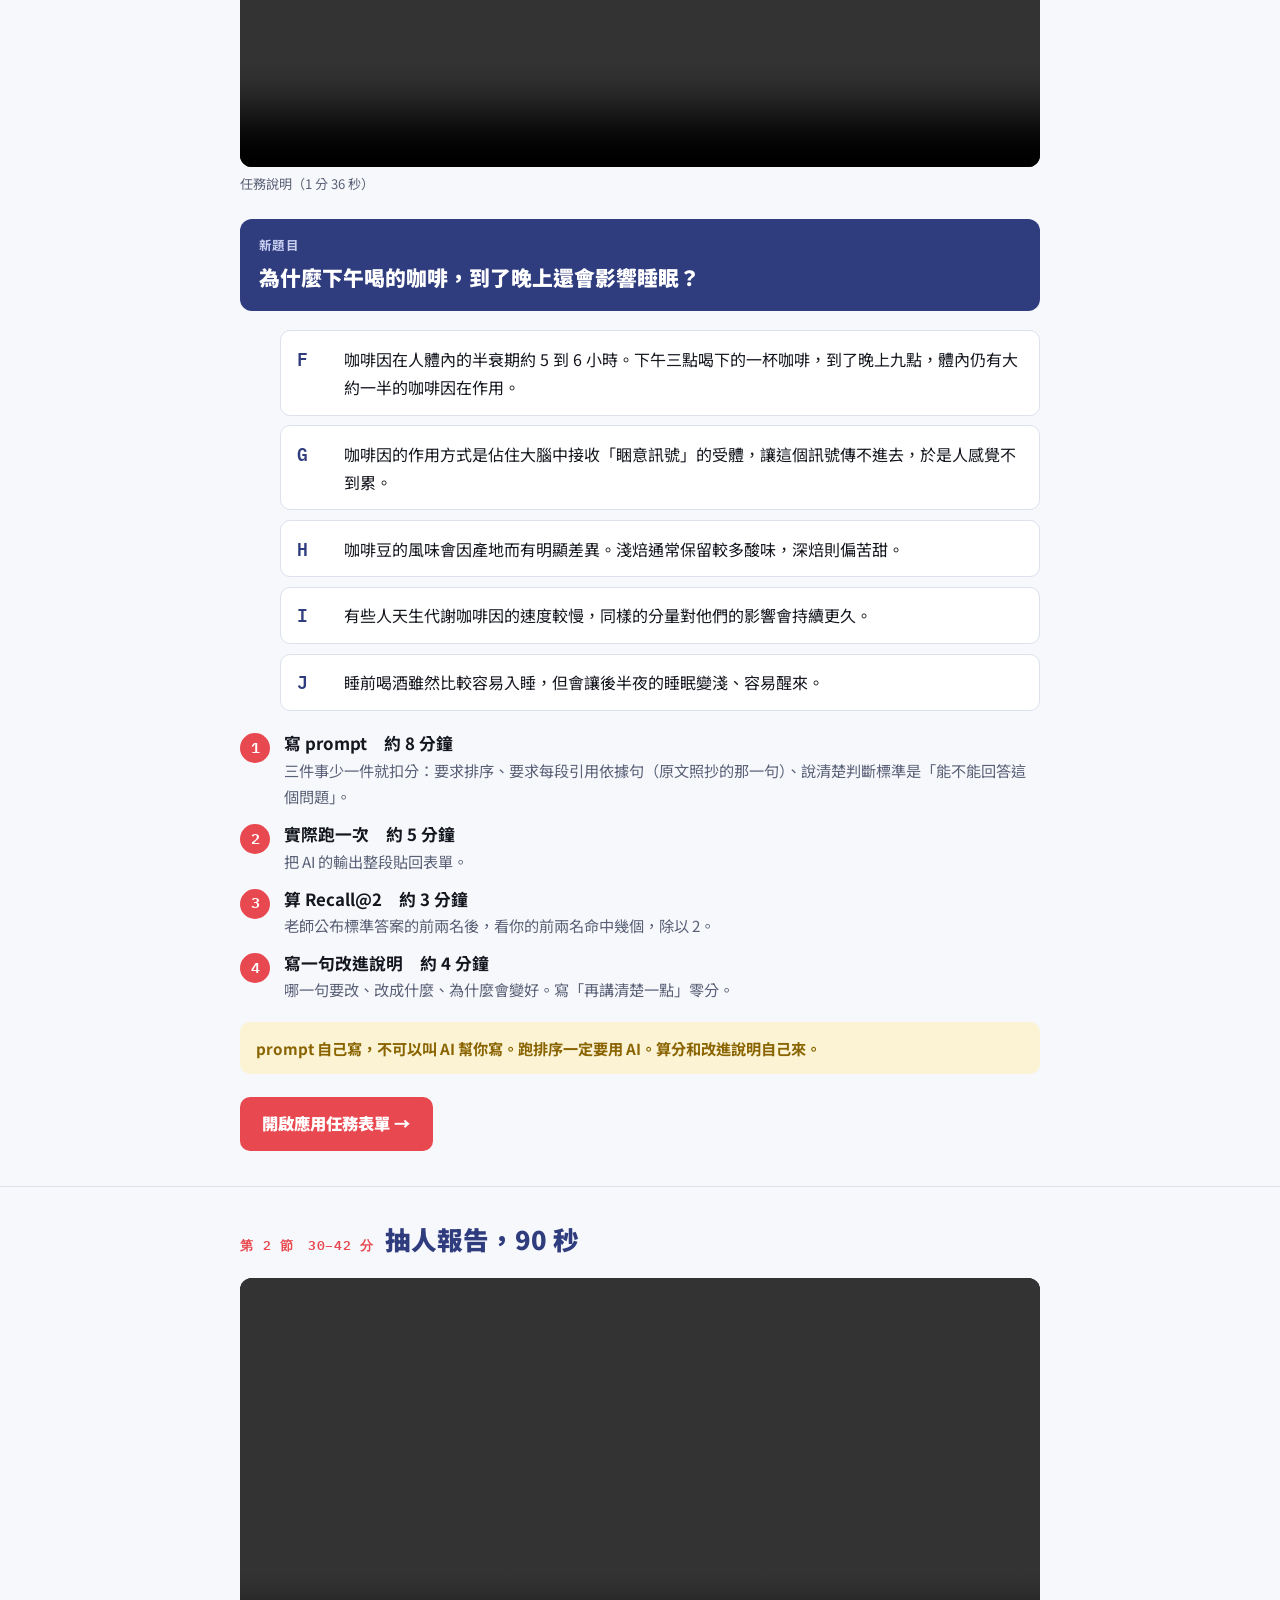
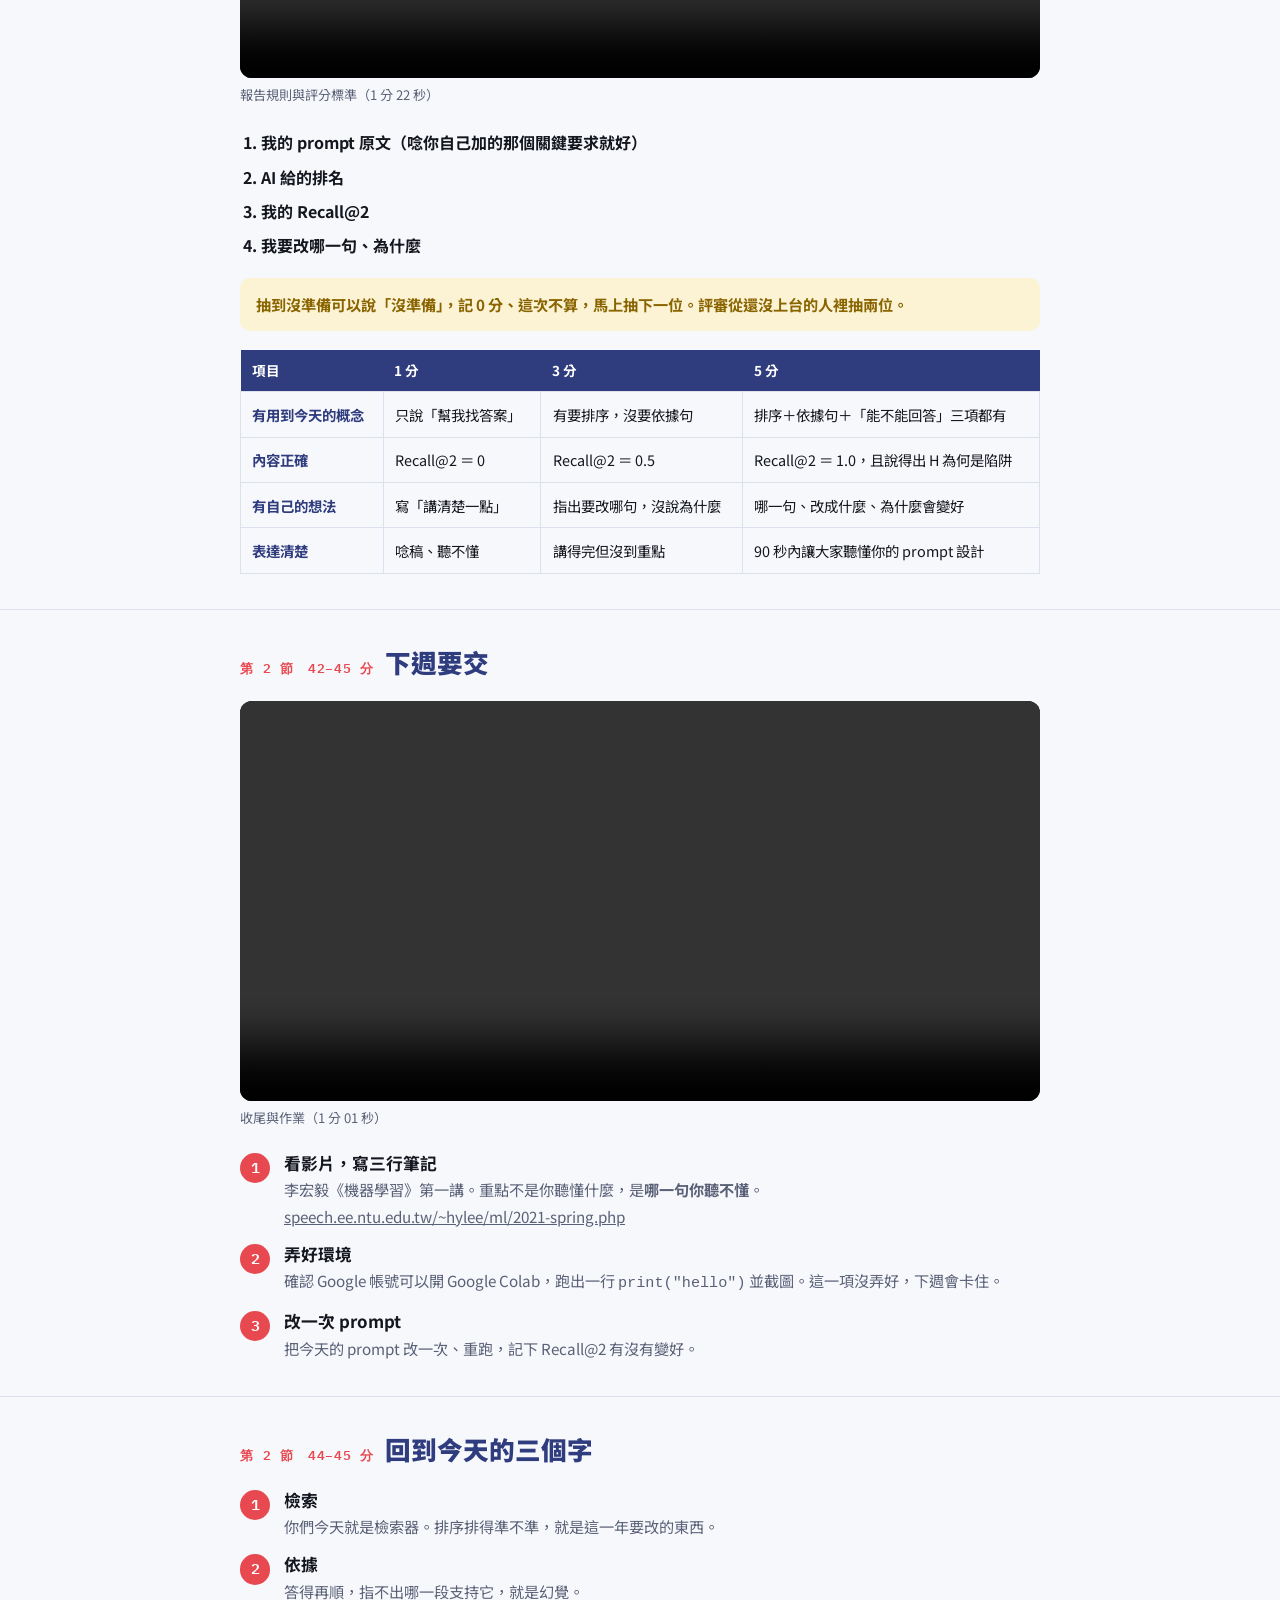
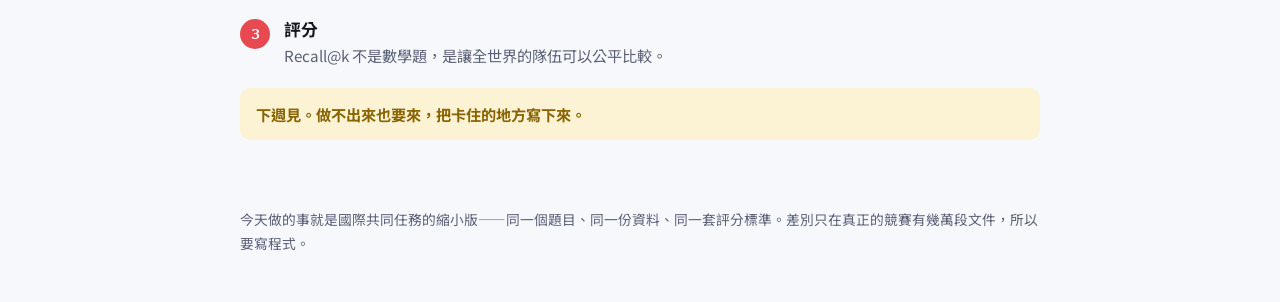
==== commit 8c32f2a2: "Lesson 1 page now runs the whole class: opening, icebreaker, gated review video, closing" ====
--- a/w01.html
+++ b/w01.html
@@ -24,12 +24,28 @@
 </header>
 
 <nav><div class="wrap">
+  <a href="#open">開場</a>
   <a href="#explore">第一段 探索任務</a>
   <a href="#quiz">第二段 小測</a>
   <a href="#apply">第三段 應用任務</a>
   <a href="#report">抽人報告</a>
   <a href="#homework">下週要交</a>
+  <a href="#close">收尾</a>
 </div></nav>
+
+<section id="open"><div class="wrap">
+  <div class="stage"><em>第 1 節　0–10 分</em><h2>這一年半我們要做什麼</h2></div>
+  <ol class="steps">
+    <li><div><h3>目標</h3><p>不是「上完一門課」。是拿一份國際競賽成績，然後寫出一篇論文。</p></div></li>
+    <li><div><h3>競賽</h3><p>叫 shared task：全世界的隊伍拿同一份題目、同一份文件、同一套評分標準，比誰的系統準。</p></div></li>
+    <li><div><h3>時程</h3><p>今年打基礎 → 明年春天投成績 → 高二四月開始寫論文。</p></div></li>
+    <li><div><h3>條件</h3><p>每週至少五小時，一路做到高二四月。這件事沒辦法補課。</p></div></li>
+  </ol>
+  <p class="rule">想做自己的題目？可以，但順序固定：<strong>先跟大家把共同任務完整跑一輪</strong>，交出一次成績，之後再提。共同任務把題目、資料、評分標準都準備好了，你只要專心學怎麼做研究；自己的題目這三樣要自己生，沒跑過一輪的人生不出來。</p>
+
+  <div class="q"><small>先換你們講一句，一人 30 秒</small><strong>你最近一次問 AI 的問題是什麼？它答得好不好？</strong></div>
+  <p class="rule">照號次 1 到 5 輪流。你的號次老師寫在白板上，整學期不變：第 1 組＝1、2 號，第 2 組＝3、4、5 號。</p>
+</div></section>
 
 <section id="explore"><div class="wrap">
   <div class="stage"><em>第 1 節　10–30 分</em><h2>換你們當一次搜尋引擎</h2></div>
@@ -55,6 +71,13 @@
 
   <p class="rule">prompt 不可以叫 AI 幫你寫。判斷誰對、理由，要自己寫。沒貼 prompt 原句的，任務單不算完成。</p>
   <a class="cta" href="https://docs.google.com/forms/d/e/1FAIpQLSfULBtLn2234iSqppObPEdQIfPqOFR4yDD93SHkO-a8iCyWVQ/viewform" target="_blank" rel="noopener">開啟探索任務表單 →</a>
+</div></section>
+
+<section id="review" hidden><div class="wrap">
+  <div class="stage"><em>第 1 節　36–45 分</em><h2>第一段點評</h2></div>
+  <figure style="margin:0"><video controls preload="metadata" src="w01-review.mp4"></video>
+    <figcaption>標準答案與三個概念（2 分 48 秒）</figcaption></figure>
+  <p class="rule">播完追一句：「你憑什麼說 AI 錯？」</p>
 </div></section>
 
 <section id="quiz"><div class="wrap">
@@ -122,6 +145,16 @@
     <li><div><h3>弄好環境</h3><p>確認 Google 帳號可以開 Google Colab，跑出一行 <code>print("hello")</code> 並截圖。這一項沒弄好，下週會卡住。</p></div></li>
     <li><div><h3>改一次 prompt</h3><p>把今天的 prompt 改一次、重跑，記下 Recall@2 有沒有變好。</p></div></li>
   </ol>
+</div></section>
+
+<section id="close"><div class="wrap">
+  <div class="stage"><em>第 2 節　44–45 分</em><h2>回到今天的三個字</h2></div>
+  <ol class="steps">
+    <li><div><h3>檢索</h3><p>你們今天就是檢索器。排序排得準不準，就是這一年要改的東西。</p></div></li>
+    <li><div><h3>依據</h3><p>答得再順，指不出哪一段支持它，就是幻覺。</p></div></li>
+    <li><div><h3>評分</h3><p>Recall@k 不是數學題，是讓全世界的隊伍可以公平比較。</p></div></li>
+  </ol>
+  <p class="rule">下週見。做不出來也要來，把卡住的地方寫下來。</p>
 </div></section>
 
 <footer><div class="wrap">
@@ -139,6 +172,10 @@
       <div class="row" style="margin-top:.4rem">
         <button data-min="20">20 分</button><button data-min="7">7 分</button><button data-min="5">5 分</button>
       </div>
+    </div>
+    <div style="border-top:1px solid var(--line);padding-top:.8rem">
+      <div class="row"><input id="code" type="password" inputmode="numeric" placeholder="解鎖點評" style="flex:1;min-width:0;padding:.45rem .6rem;border:1px solid var(--line);border-radius:6px;font:inherit">
+      <button id="unlock">解鎖</button></div>
     </div>
     <div style="border-top:1px solid var(--line);padding-top:.8rem">
       <div id="draw">–</div>
@@ -179,6 +216,17 @@
   });
   show();
 
+  var unlock=document.getElementById('unlock');
+  function tryUnlock(){
+    var v=document.getElementById('code').value.trim();
+    if(v!=='1016'){unlock.textContent='再試';setTimeout(function(){unlock.textContent='解鎖';},900);return;}
+    document.getElementById('review').hidden=false;
+    unlock.textContent='已解鎖';
+    document.getElementById('review').scrollIntoView({behavior:'smooth'});
+  }
+  unlock.addEventListener('click',tryUnlock);
+  document.getElementById('code').addEventListener('keydown',function(e){if(e.key==='Enter')tryUnlock();});
+
   var pool=[1,2,3,4,5],used=[],dr=document.getElementById('draw'),dn=document.getElementById('drawn');
   function paint(){dn.textContent=used.length?('已抽：'+used.join('、')+'（剩 '+(pool.length-used.length)+' 位）'):'尚未抽號';}
   document.getElementById('spin').addEventListener('click',function(){
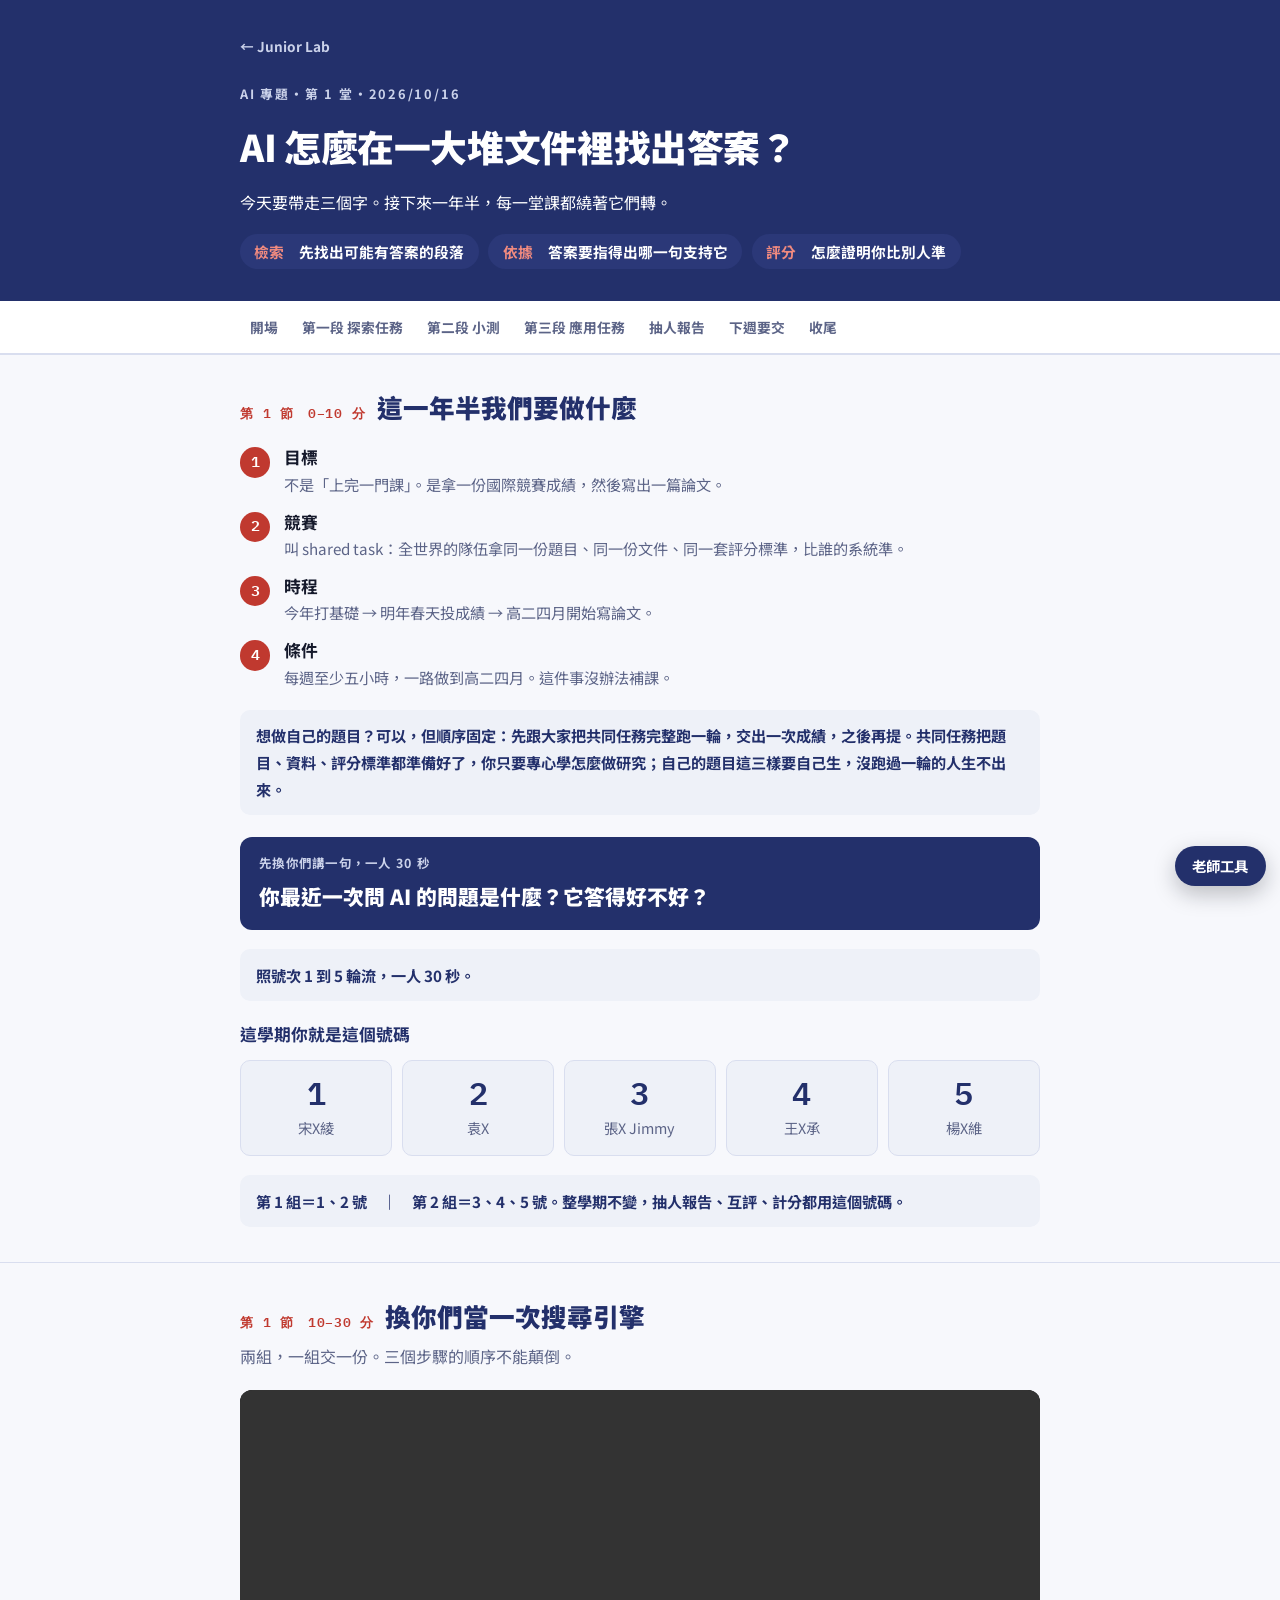
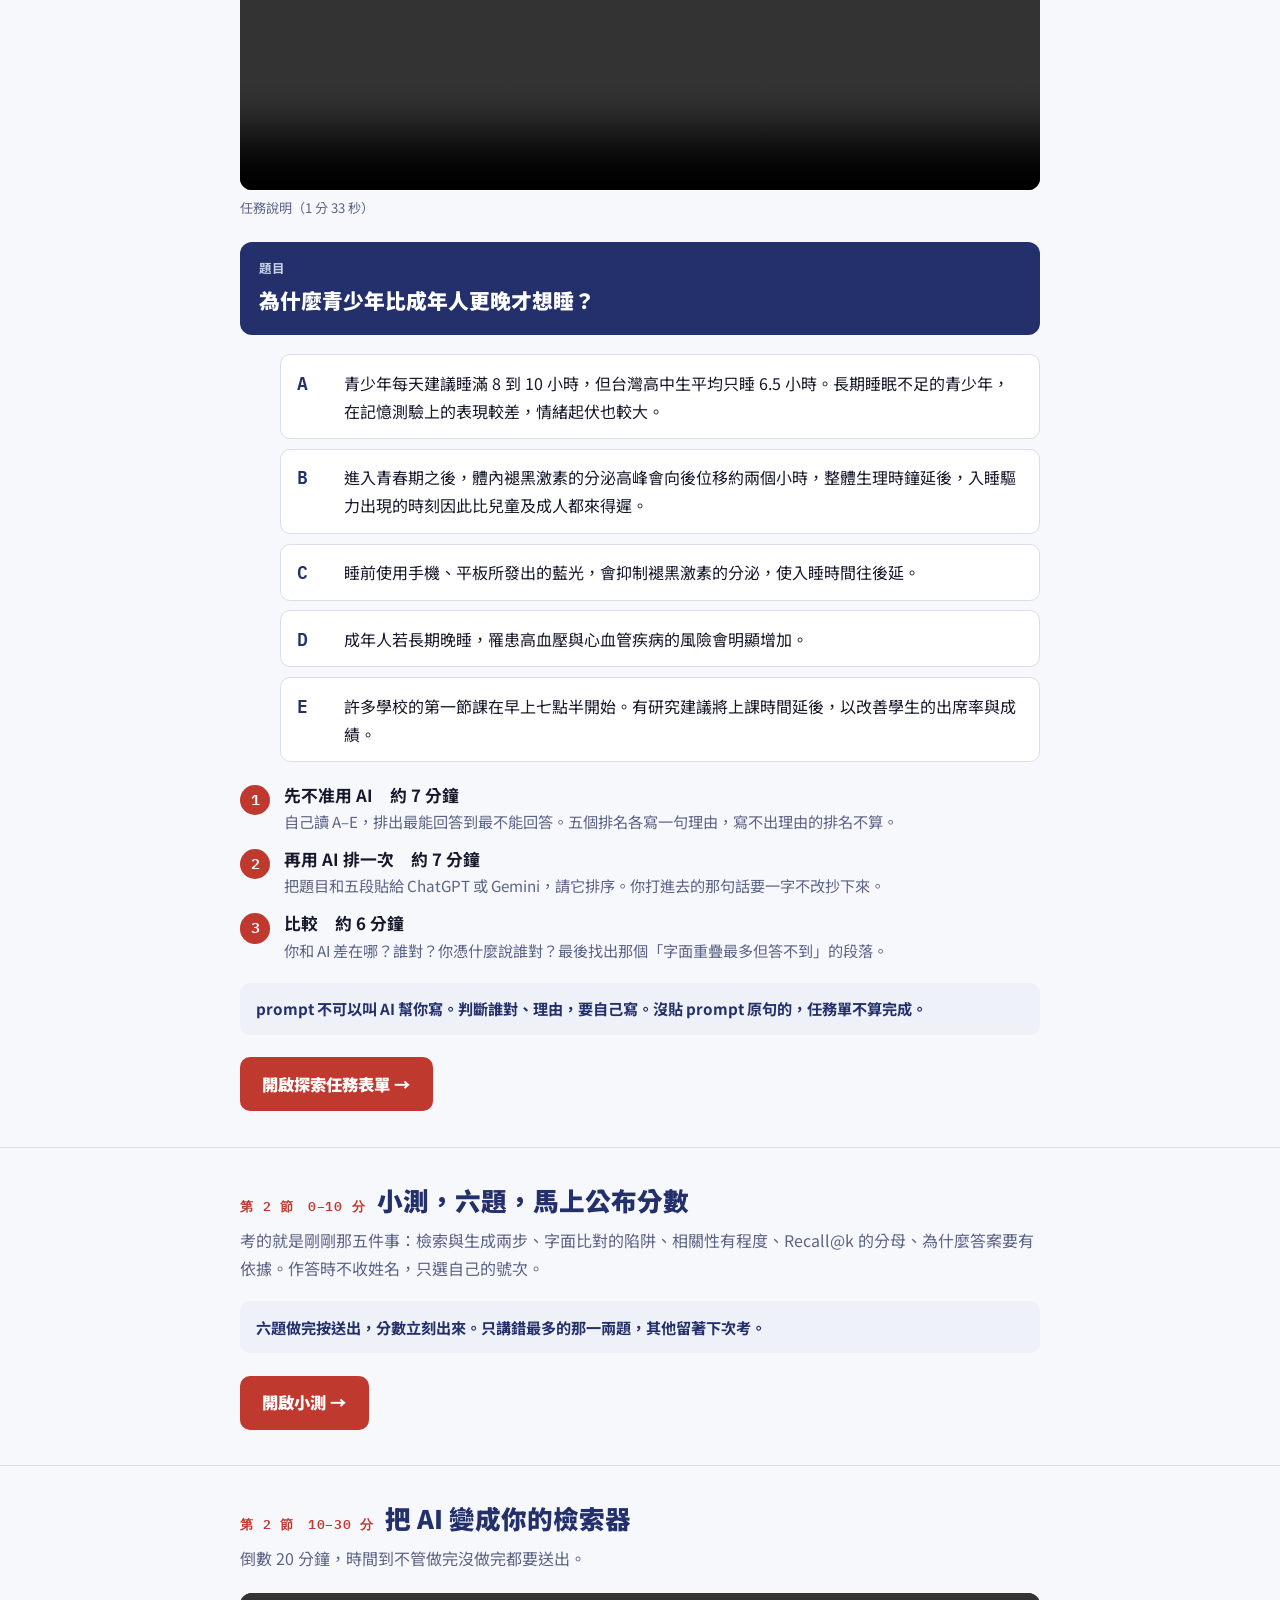
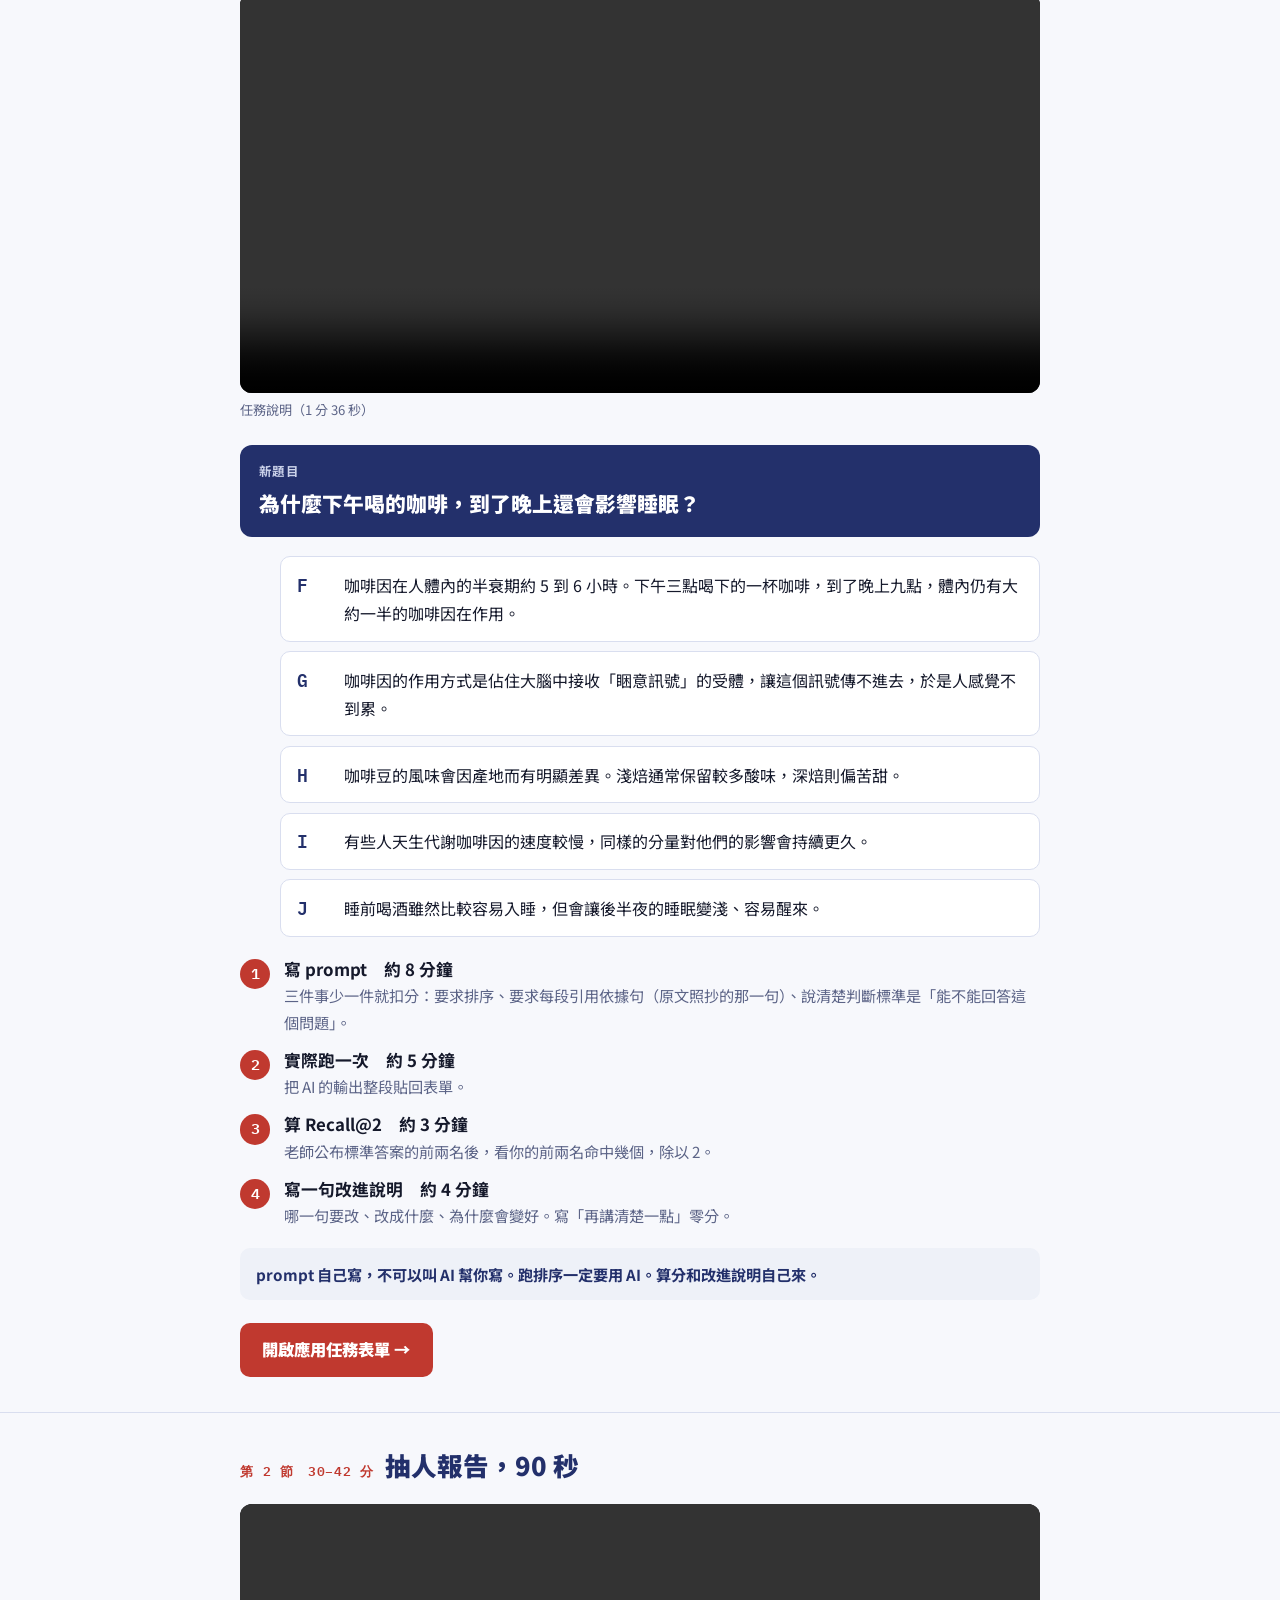
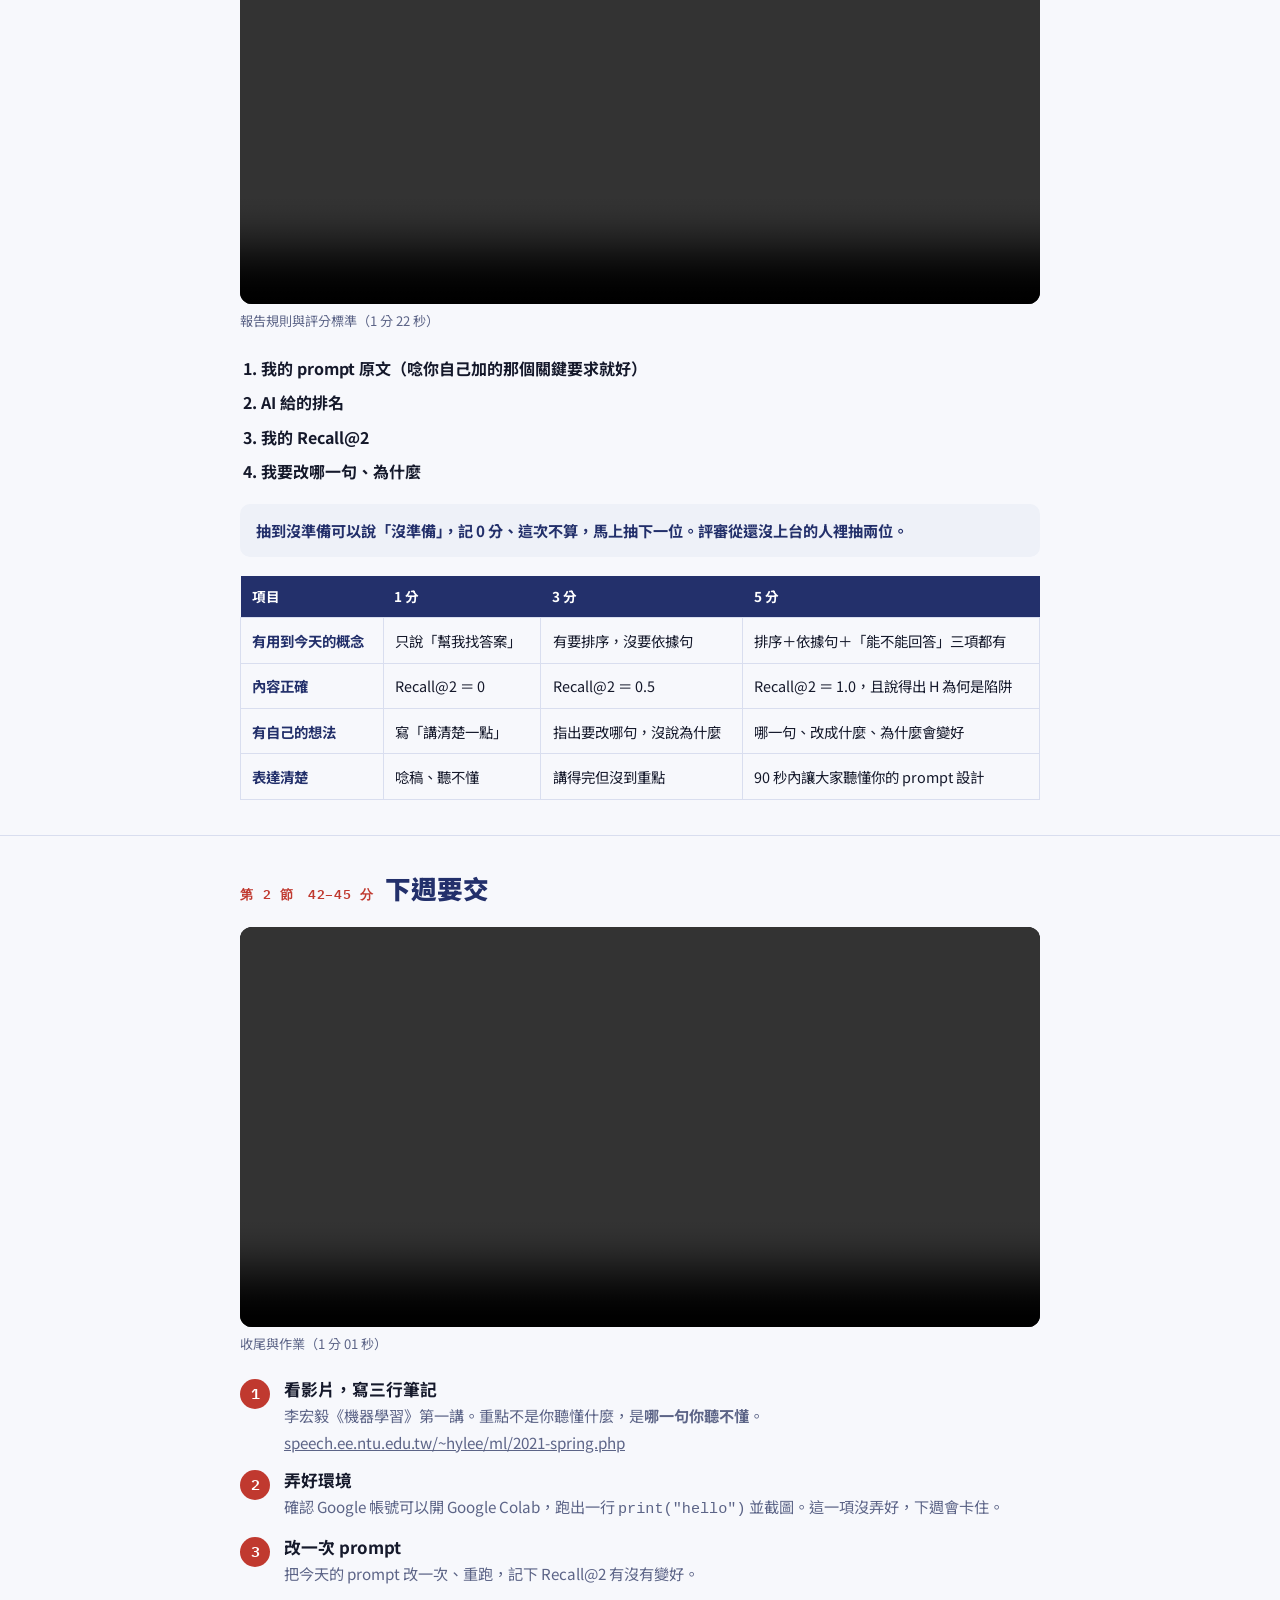
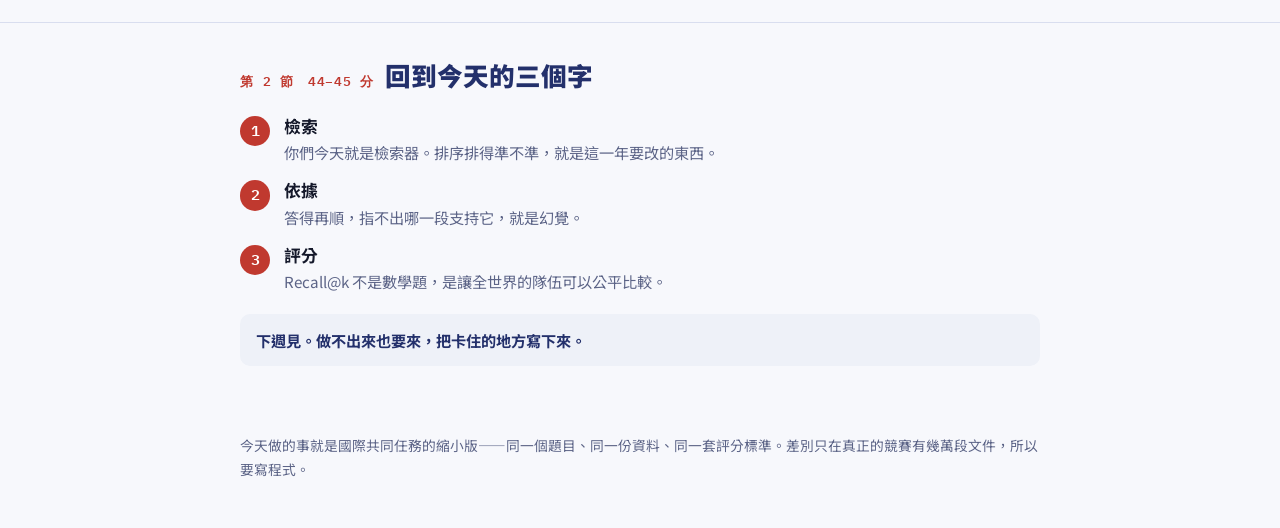
==== commit 881d48ce: "Add the seat-number page; regroup so the pair is same-gender" ====
--- a/w01.html
+++ b/w01.html
@@ -43,8 +43,22 @@
   </ol>
   <p class="rule">想做自己的題目？可以，但順序固定：<strong>先跟大家把共同任務完整跑一輪</strong>，交出一次成績，之後再提。共同任務把題目、資料、評分標準都準備好了，你只要專心學怎麼做研究；自己的題目這三樣要自己生，沒跑過一輪的人生不出來。</p>
 
+  <div class="brk"></div>
+
   <div class="q"><small>先換你們講一句，一人 30 秒</small><strong>你最近一次問 AI 的問題是什麼？它答得好不好？</strong></div>
-  <p class="rule">照號次 1 到 5 輪流。你的號次老師寫在白板上，整學期不變：第 1 組＝1、2 號，第 2 組＝3、4、5 號。</p>
+  <p class="rule">照號次 1 到 5 輪流，一人 30 秒。</p>
+
+  <div class="brk"></div>
+
+  <h3 class="rosh">這學期你就是這個號碼</h3>
+  <ol class="roster">
+    <li><b>1</b><span>宋X綾</span></li>
+    <li><b>2</b><span>袁X</span></li>
+    <li><b>3</b><span>張X Jimmy</span></li>
+    <li><b>4</b><span>王X承</span></li>
+    <li><b>5</b><span>楊X維</span></li>
+  </ol>
+  <p class="rule">第 1 組＝1、2 號　｜　第 2 組＝3、4、5 號。整學期不變，抽人報告、互評、計分都用這個號碼。</p>
 </div></section>
 
 <section id="explore"><div class="wrap">
@@ -52,6 +66,8 @@
   <p class="lead">兩組，一組交一份。三個步驟的順序不能顛倒。</p>
   <figure style="margin:0"><video controls preload="metadata" src="w01-explore.mp4"></video>
     <figcaption>任務說明（1 分 33 秒）</figcaption></figure>
+
+  <div class="brk"></div>
 
   <div class="q"><small>題目</small><strong>為什麼青少年比成年人更晚才想睡？</strong></div>
 
@@ -63,6 +79,8 @@
     <li><b>E</b><p>許多學校的第一節課在早上七點半開始。有研究建議將上課時間延後，以改善學生的出席率與成績。</p></li>
   </ul>
 
+  <div class="brk"></div>
+
   <ol class="steps">
     <li><div><h3>先不准用 AI　約 7 分鐘</h3><p>自己讀 A–E，排出最能回答到最不能回答。五個排名各寫一句理由，寫不出理由的排名不算。</p></div></li>
     <li><div><h3>再用 AI 排一次　約 7 分鐘</h3><p>把題目和五段貼給 ChatGPT 或 Gemini，請它排序。你打進去的那句話要一字不改抄下來。</p></div></li>
@@ -92,6 +110,8 @@
   <p class="lead">倒數 20 分鐘，時間到不管做完沒做完都要送出。</p>
   <figure style="margin:0"><video controls preload="metadata" src="w01-apply.mp4"></video>
     <figcaption>任務說明（1 分 36 秒）</figcaption></figure>
+
+  <div class="brk"></div>
 
   <div class="q"><small>新題目</small><strong>為什麼下午喝的咖啡，到了晚上還會影響睡眠？</strong></div>
 
@@ -102,6 +122,8 @@
     <li><b>I</b><p>有些人天生代謝咖啡因的速度較慢，同樣的分量對他們的影響會持續更久。</p></li>
     <li><b>J</b><p>睡前喝酒雖然比較容易入睡，但會讓後半夜的睡眠變淺、容易醒來。</p></li>
   </ul>
+
+  <div class="brk"></div>
 
   <ol class="steps">
     <li><div><h3>寫 prompt　約 8 分鐘</h3><p>三件事少一件就扣分：要求排序、要求每段引用依據句（原文照抄的那一句）、說清楚判斷標準是「能不能回答這個問題」。</p></div></li>
@@ -125,6 +147,8 @@
     <li>我要改哪一句、為什麼</li>
   </ol>
   <p class="rule">抽到沒準備可以說「沒準備」，記 0 分、這次不算，馬上抽下一位。評審從還沒上台的人裡抽兩位。</p>
+  <div class="brk"></div>
+
   <div class="tw"><table>
     <thead><tr><th>項目</th><th>1 分</th><th>3 分</th><th>5 分</th></tr></thead>
     <tbody>
@@ -171,6 +195,9 @@
       </div>
       <div class="row" style="margin-top:.4rem">
         <button data-min="20">20 分</button><button data-min="7">7 分</button><button data-min="5">5 分</button>
+      </div>
+      <div class="row" style="margin-top:.6rem">
+        <button id="pstart" class="pri" style="flex:1">投影模式</button>
       </div>
     </div>
     <div style="border-top:1px solid var(--line);padding-top:.8rem">
@@ -189,6 +216,13 @@
   <button class="toggle" id="tgl" aria-expanded="false">老師工具</button>
 </div>
 
+<div id="presbar">
+  <button id="pprev">‹</button>
+  <span id="presnum">1 / 1</span>
+  <button id="pnext" class="pri">下一頁 ›</button>
+  <button id="pexit">離開</button>
+</div>
+
 <script>
 (function(){
   var panel=document.getElementById('panel'),tgl=document.getElementById('tgl');
@@ -216,13 +250,97 @@
   });
   show();
 
+
+  // ===== 投影模式 =====
+  var bar=document.getElementById('presbar'),num=document.getElementById('presnum');
+  var P={list:[],i:0,on:false};
+  function collect(){
+    P.list=[];
+    Array.prototype.forEach.call(document.querySelectorAll('body > section'),function(sec){
+      if(sec.hidden) return;
+      var wrap=sec.querySelector('.wrap'); if(!wrap) return;
+      var stage=wrap.querySelector('.stage');
+      var groups=[[]];
+      Array.prototype.forEach.call(wrap.children,function(k){
+        if(k.classList.contains('brk')){groups.push([]);return;}
+        if(k===stage) return;
+        groups[groups.length-1].push(k);
+      });
+      groups=groups.filter(function(g){return g.length;});
+      if(!groups.length) groups=[[]];
+      groups.forEach(function(g){P.list.push({sec:sec,stage:stage,keep:g});});
+    });
+  }
+  function showAll(sec){
+    var wrap=sec.querySelector('.wrap'); if(!wrap) return;
+    Array.prototype.forEach.call(wrap.children,function(k){
+      if(!k.classList.contains('brk')) k.style.display='';
+    });
+  }
+  function paintSlide(){
+    var cur=P.list[P.i];
+    P.list.forEach(function(it){
+      if(it.sec!==cur.sec){
+        it.sec.classList.remove('on'); showAll(it.sec);
+        Array.prototype.forEach.call(it.sec.querySelectorAll('video'),function(v){v.pause();});
+      }
+    });
+    cur.sec.classList.add('on'); cur.sec.scrollTop=0;
+    var wrap=cur.sec.querySelector('.wrap');
+    Array.prototype.forEach.call(wrap.children,function(k){
+      if(k.classList.contains('brk')) return;
+      if(k===cur.stage){k.style.display='';return;}
+      var keep=cur.keep.indexOf(k)>=0;
+      if(!keep){
+        Array.prototype.forEach.call(k.querySelectorAll('video'),function(v){v.pause();});
+      }
+      k.style.display=keep?'':'none';
+    });
+    num.textContent=(P.i+1)+' / '+P.list.length;
+  }
+  function presOn(){
+    collect(); if(!P.list.length) return;
+    P.on=true; P.i=0; document.body.classList.add('pres');
+    if(panel&&!panel.hidden){panel.hidden=true;tgl.setAttribute('aria-expanded','false');tgl.textContent='老師工具';}
+    paintSlide();
+    if(document.documentElement.requestFullscreen) document.documentElement.requestFullscreen().catch(function(){});
+  }
+  function presOff(){
+    P.on=false; document.body.classList.remove('pres');
+    var cur=P.list[P.i]&&P.list[P.i].sec;
+    P.list.forEach(function(it){it.sec.classList.remove('on');showAll(it.sec);
+      Array.prototype.forEach.call(it.sec.querySelectorAll('video'),function(v){v.pause();});});
+    if(document.fullscreenElement&&document.exitFullscreen) document.exitFullscreen().catch(function(){});
+    if(cur) cur.scrollIntoView();
+  }
+  function step(d){
+    if(!P.on) return;
+    var n=P.i+d; if(n<0||n>=P.list.length) return;
+    P.i=n; paintSlide();
+  }
+  document.getElementById('pstart').addEventListener('click',presOn);
+  document.getElementById('pnext').addEventListener('click',function(){step(1);});
+  document.getElementById('pprev').addEventListener('click',function(){step(-1);});
+  document.getElementById('pexit').addEventListener('click',presOff);
+  document.addEventListener('keydown',function(e){
+    if(e.target&&/^(INPUT|TEXTAREA)$/.test(e.target.tagName)) return;
+    if(!P.on){ if(e.key==='p'||e.key==='P'){presOn();} return; }
+    if(e.key==='ArrowRight'||e.key==='ArrowDown'||e.key==='PageDown'){e.preventDefault();step(1);}
+    else if(e.key==='ArrowLeft'||e.key==='ArrowUp'||e.key==='PageUp'){e.preventDefault();step(-1);}
+    else if(e.key==='Escape'){presOff();}
+  });
+  document.addEventListener('fullscreenchange',function(){
+    if(!document.fullscreenElement&&P.on) presOff();
+  });
+
   var unlock=document.getElementById('unlock');
   function tryUnlock(){
     var v=document.getElementById('code').value.trim();
     if(v!=='1016'){unlock.textContent='再試';setTimeout(function(){unlock.textContent='解鎖';},900);return;}
     document.getElementById('review').hidden=false;
     unlock.textContent='已解鎖';
-    document.getElementById('review').scrollIntoView({behavior:'smooth'});
+    if(P.on){var c=P.list[P.i];collect();for(var j=0;j<P.list.length;j++){if(P.list[j].sec===c.sec&&P.list[j].keep[0]===c.keep[0]){P.i=j;break;}}paintSlide();}
+    else document.getElementById('review').scrollIntoView({behavior:'smooth'});
   }
   unlock.addEventListener('click',tryUnlock);
   document.getElementById('code').addEventListener('keydown',function(e){if(e.key==='Enter')tryUnlock();});
--- a/style.css
+++ b/style.css
@@ -1,21 +1,21 @@
 [hidden]{display:none!important}
 /* 單欄順序流程：頁首 → 三段課程帶 → 收尾；老師工具浮在右下 */
 :root{
-  --bg:#F7F8FC; --surface:#FFFFFF; --fg:#15171F; --muted:#5A6177; --line:#DDE1ED;
-  --band:#2F3C7E; --band-fg:#FFFFFF; --band-soft:#3B4A94;
-  --head:#2F3C7E; --accent:#E8484F; --accent-fg:#FFFFFF; --gold:#8A6400; --gold-soft:#FBF3D4;
+  --bg:#F7F8FC; --surface:#FFFFFF; --fg:#15192B; --muted:#5C6487; --line:#D9DEEF;
+  --band:#23306B; --band-fg:#FFFFFF; --band-soft:#2B3878;
+  --head:#23306B; --accent:#C0392F; --accent-fg:#FFFFFF; --gold:#23306B; --gold-soft:#EEF1F8;
   --sans:"Noto Sans TC",system-ui,-apple-system,"PingFang TC","Microsoft JhengHei",sans-serif;
   --mono:"IBM Plex Mono",ui-monospace,SFMono-Regular,Menlo,monospace;
 }
 @media (prefers-color-scheme:dark){:root:not([data-theme="light"]){
-  --bg:#10121B; --surface:#191D2A; --fg:#ECEEF6; --muted:#98A0BA; --line:#2A3048;
-  --band:#222A54; --band-fg:#EEF0F8; --band-soft:#2C3566;
-  --head:#AEBBF5; --accent:#FF7E84; --accent-fg:#1A0C0D; --gold:#F6DF9A; --gold-soft:#2B2614;
+  --bg:#0F1120; --surface:#171B2C; --fg:#ECEEF6; --muted:#A8B2D6; --line:#2A3150;
+  --band:#1B2454; --band-fg:#FFFFFF; --band-soft:#243063;
+  --head:#B4BEE8; --accent:#F08A7F; --accent-fg:#1A0C0D; --gold:#CBD2EA; --gold-soft:#1E2746;
   color-scheme:dark}}
 :root[data-theme="dark"]{
-  --bg:#10121B; --surface:#191D2A; --fg:#ECEEF6; --muted:#98A0BA; --line:#2A3048;
-  --band:#222A54; --band-fg:#EEF0F8; --band-soft:#2C3566;
-  --head:#AEBBF5; --accent:#FF7E84; --accent-fg:#1A0C0D; --gold:#F6DF9A; --gold-soft:#2B2614;
+  --bg:#0F1120; --surface:#171B2C; --fg:#ECEEF6; --muted:#A8B2D6; --line:#2A3150;
+  --band:#1B2454; --band-fg:#FFFFFF; --band-soft:#243063;
+  --head:#B4BEE8; --accent:#F08A7F; --accent-fg:#1A0C0D; --gold:#CBD2EA; --gold-soft:#1E2746;
   color-scheme:dark}
 
 *{box-sizing:border-box}
@@ -28,13 +28,15 @@
 p{margin:0}
 a{color:inherit}
 
+/* 頁首 */
 header{background:var(--band);color:var(--band-fg)}
 header .wrap{padding-block:2.2rem 2rem;display:flex;flex-direction:column;gap:1.1rem}
-.kicker{font-size:.8rem;letter-spacing:.14em;text-transform:uppercase;color:#C9D0F2;font-weight:700}
+.kicker{font-size:.8rem;letter-spacing:.14em;text-transform:uppercase;color:#CBD2EA;font-weight:700}
 .three{display:flex;flex-wrap:wrap;gap:.6rem}
 .three span{background:var(--band-soft);border-radius:999px;padding:.3rem .9rem;font-weight:700;font-size:.92rem}
-.three b{color:#FFC9CB}
+.three b{color:#F08A7F}
 
+/* 導覽 */
 nav{position:sticky;top:env(safe-area-inset-top,0px);z-index:30;background:var(--surface);border-bottom:1px solid var(--line)}
 nav .wrap{padding-block:.5rem;display:flex;gap:.3rem;overflow-x:auto;scrollbar-width:none}
 nav a{flex:0 0 auto;text-decoration:none;font-size:.86rem;font-weight:700;color:var(--muted);padding:.35rem .6rem;border-radius:8px;white-space:nowrap}
@@ -50,7 +52,7 @@
 figcaption{font-size:.82rem;color:var(--muted);margin-top:.4rem}
 
 .q{background:var(--band);color:var(--band-fg);border-radius:12px;padding:1rem 1.2rem;margin-top:1.4rem}
-.q small{display:block;font-size:.78rem;letter-spacing:.1em;color:#C9D0F2;font-weight:700;margin-bottom:.15rem}
+.q small{display:block;font-size:.78rem;letter-spacing:.1em;color:#CBD2EA;font-weight:700;margin-bottom:.15rem}
 .q strong{font-size:clamp(1.05rem,3vw,1.3rem);font-weight:900}
 
 .psg{display:grid;gap:.6rem;margin-top:1.2rem}
@@ -78,6 +80,7 @@
 .four{margin:1.3rem 0 0;padding-left:1.3rem;display:grid;gap:.4rem}
 .four li{font-weight:700}
 
+/* 老師工具 */
 #tools{position:fixed;right:max(14px,env(safe-area-inset-right,0px));bottom:calc(14px + env(safe-area-inset-bottom,0px));z-index:50;display:flex;flex-direction:column;align-items:flex-end;gap:.6rem}
 #panel{background:var(--surface);border:1px solid var(--line);border-radius:14px;padding:1rem;box-shadow:0 12px 34px rgba(16,18,27,.22);width:min(19rem,calc(100vw - 28px));display:grid;gap:.9rem}
 #clock{font-family:var(--mono);font-size:3.1rem;font-weight:600;text-align:center;line-height:1;font-variant-numeric:tabular-nums;color:var(--head)}
@@ -92,6 +95,7 @@
 footer .wrap{padding-block:2rem 3rem;color:var(--muted);font-size:.86rem}
 @media (prefers-reduced-motion:no-preference){#draw{transition:opacity .12s}}
 
+/* 首頁 */
 .hero .wrap{padding-block:3rem 2.6rem;display:flex;flex-direction:column;gap:1.1rem}
 .hero p{max-width:40rem}
 .weeks{display:grid;gap:.7rem;margin-top:1.4rem}
@@ -106,5 +110,37 @@
 .road b{font-family:var(--mono);font-size:.85rem;font-weight:600;color:var(--head)}
 .cite{background:var(--gold-soft);border:1px solid var(--line);border-radius:8px;padding:.9rem 1.1rem;margin-top:1rem;font-size:.9rem;color:var(--muted)}
 .cite b{color:var(--fg)}
-.back{display:inline-block;margin-bottom:.4rem;font-size:.85rem;color:#C9D0F2;text-decoration:none;font-weight:700}
+.back{display:inline-block;margin-bottom:.4rem;font-size:.85rem;color:#CBD2EA;text-decoration:none;font-weight:700}
 .back:hover{text-decoration:underline}
+
+/* ===== 投影模式 ===== */
+body.pres{overflow:hidden;font-size:19px}
+body.pres>header,body.pres>nav,body.pres>footer{display:none}
+body.pres section{position:fixed;inset:0;border-top:0;display:none;overflow-y:auto;z-index:20;background:var(--bg)}
+body.pres section.on{display:block}
+body.pres section>.wrap{max-width:62rem;min-height:100dvh;display:flex;flex-direction:column;justify-content:center;padding-block:3rem 5.5rem}
+body.pres h2{font-size:clamp(1.9rem,4.4vw,3rem)}
+body.pres .stage em{font-size:1rem}
+body.pres .q strong{font-size:clamp(1.35rem,3.4vw,2.1rem)}
+body.pres video{width:auto;max-width:100%;max-height:58dvh;margin:1.1rem auto 0}
+body.pres figcaption{text-align:center}
+body.pres .psg li{padding:.7rem 1rem}
+body.pres .steps li{padding-block:.5rem}
+body.pres #tools{display:none}
+#presbar{position:fixed;left:50%;transform:translateX(-50%);bottom:max(14px,env(safe-area-inset-bottom,0px));z-index:60;display:none;gap:.4rem;align-items:center;background:var(--surface);border:1px solid var(--line);border-radius:999px;padding:.35rem .5rem;box-shadow:0 6px 24px rgba(0,0,0,.18)}
+body.pres #presbar{display:flex}
+#presbar button{font:inherit;font-size:.9rem;font-weight:700;border:0;background:transparent;color:var(--fg);padding:.3rem .7rem;border-radius:999px;cursor:pointer}
+#presbar button:hover{background:var(--bg)}
+#presbar .pri{background:var(--head);color:#fff}
+#presnum{font-family:var(--mono);font-size:.85rem;color:var(--muted);padding-inline:.3rem}
+.brk{display:none}
+
+/* 號次表 */
+.rosh{margin-top:1.4rem;color:var(--head);font-size:1.05rem}
+.roster{display:grid;grid-template-columns:repeat(5,1fr);gap:.6rem;margin:.9rem 0 0;padding:0}
+.roster li{list-style:none;background:var(--gold-soft);border:1px solid var(--line);border-radius:10px;padding:.9rem .4rem;text-align:center;min-width:0}
+.roster b{display:block;font-family:var(--mono);font-size:2rem;font-weight:600;color:var(--head);line-height:1.1}
+.roster span{display:block;margin-top:.3rem;font-size:.9rem;color:var(--muted);white-space:nowrap;overflow:hidden;text-overflow:ellipsis}
+@media (max-width:560px){.roster{grid-template-columns:repeat(3,1fr)}}
+body.pres .roster b{font-size:2.6rem}
+body.pres .roster span{font-size:1.05rem}
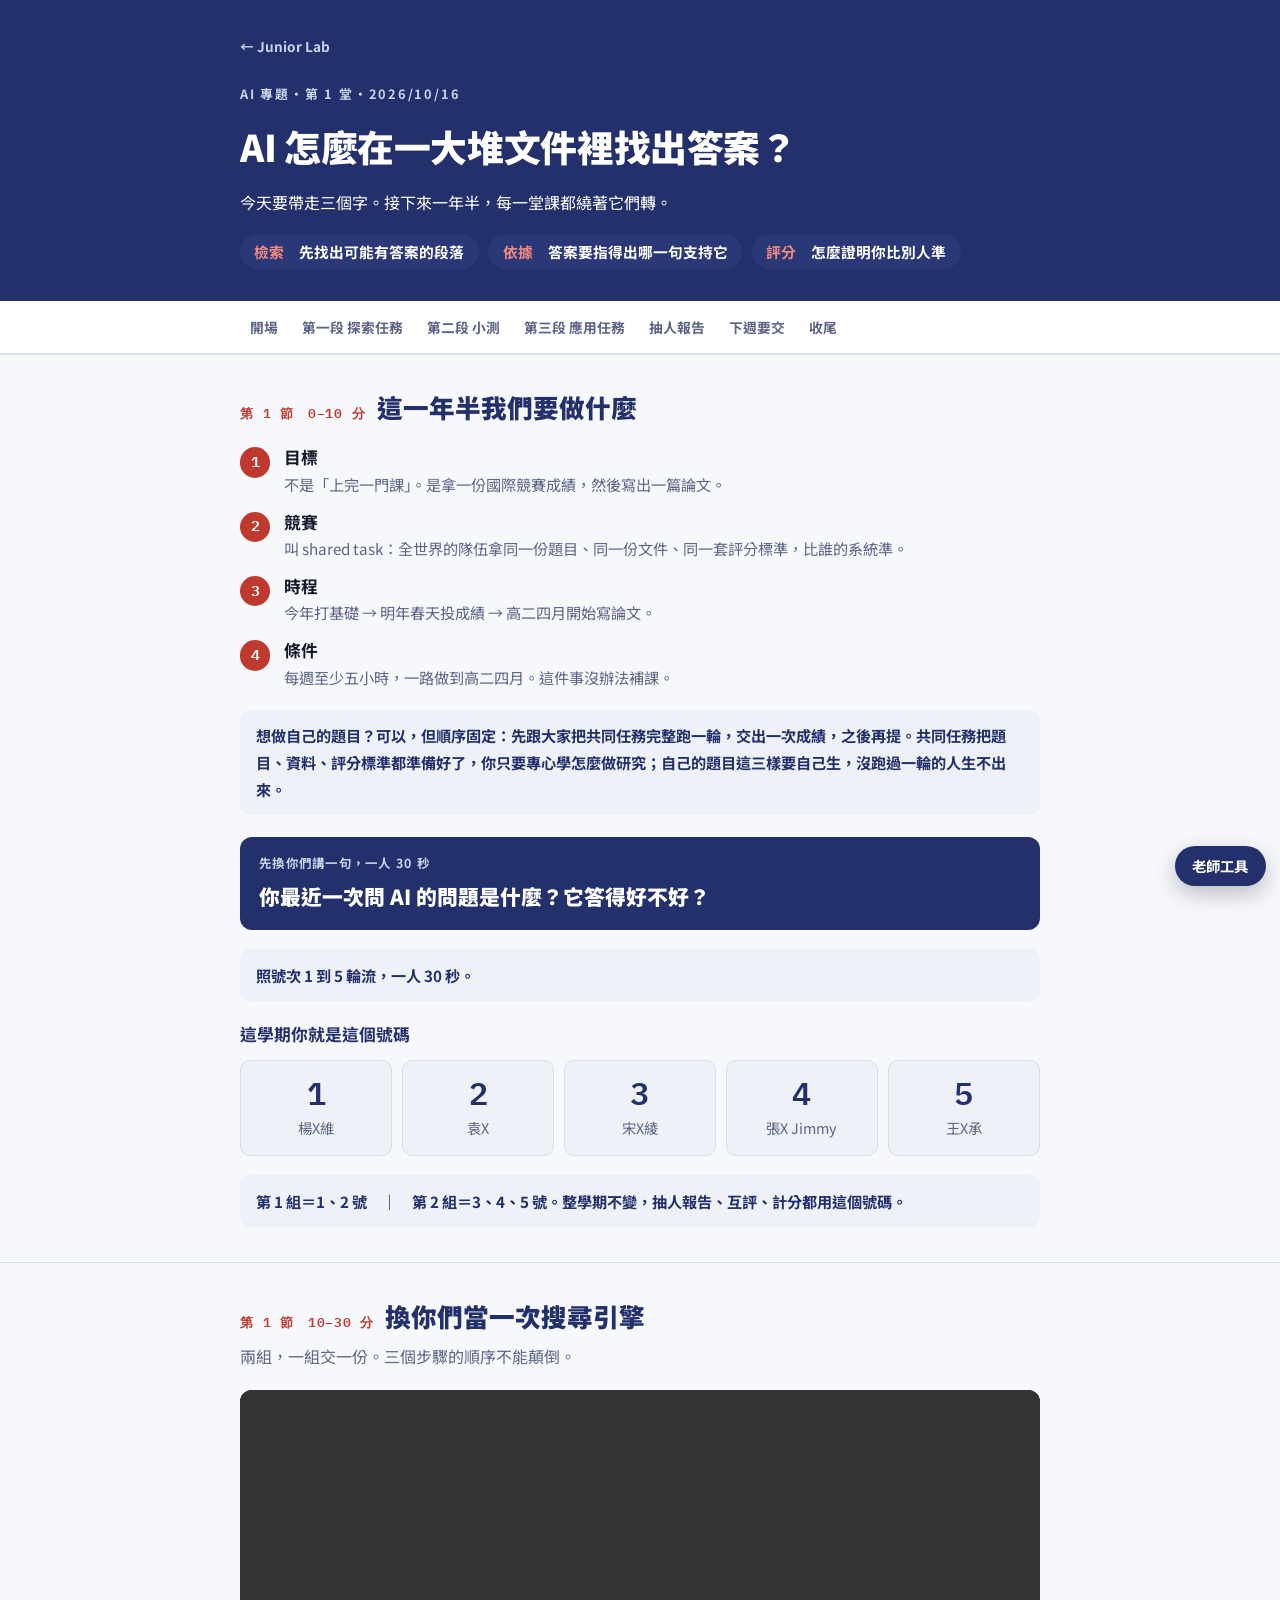
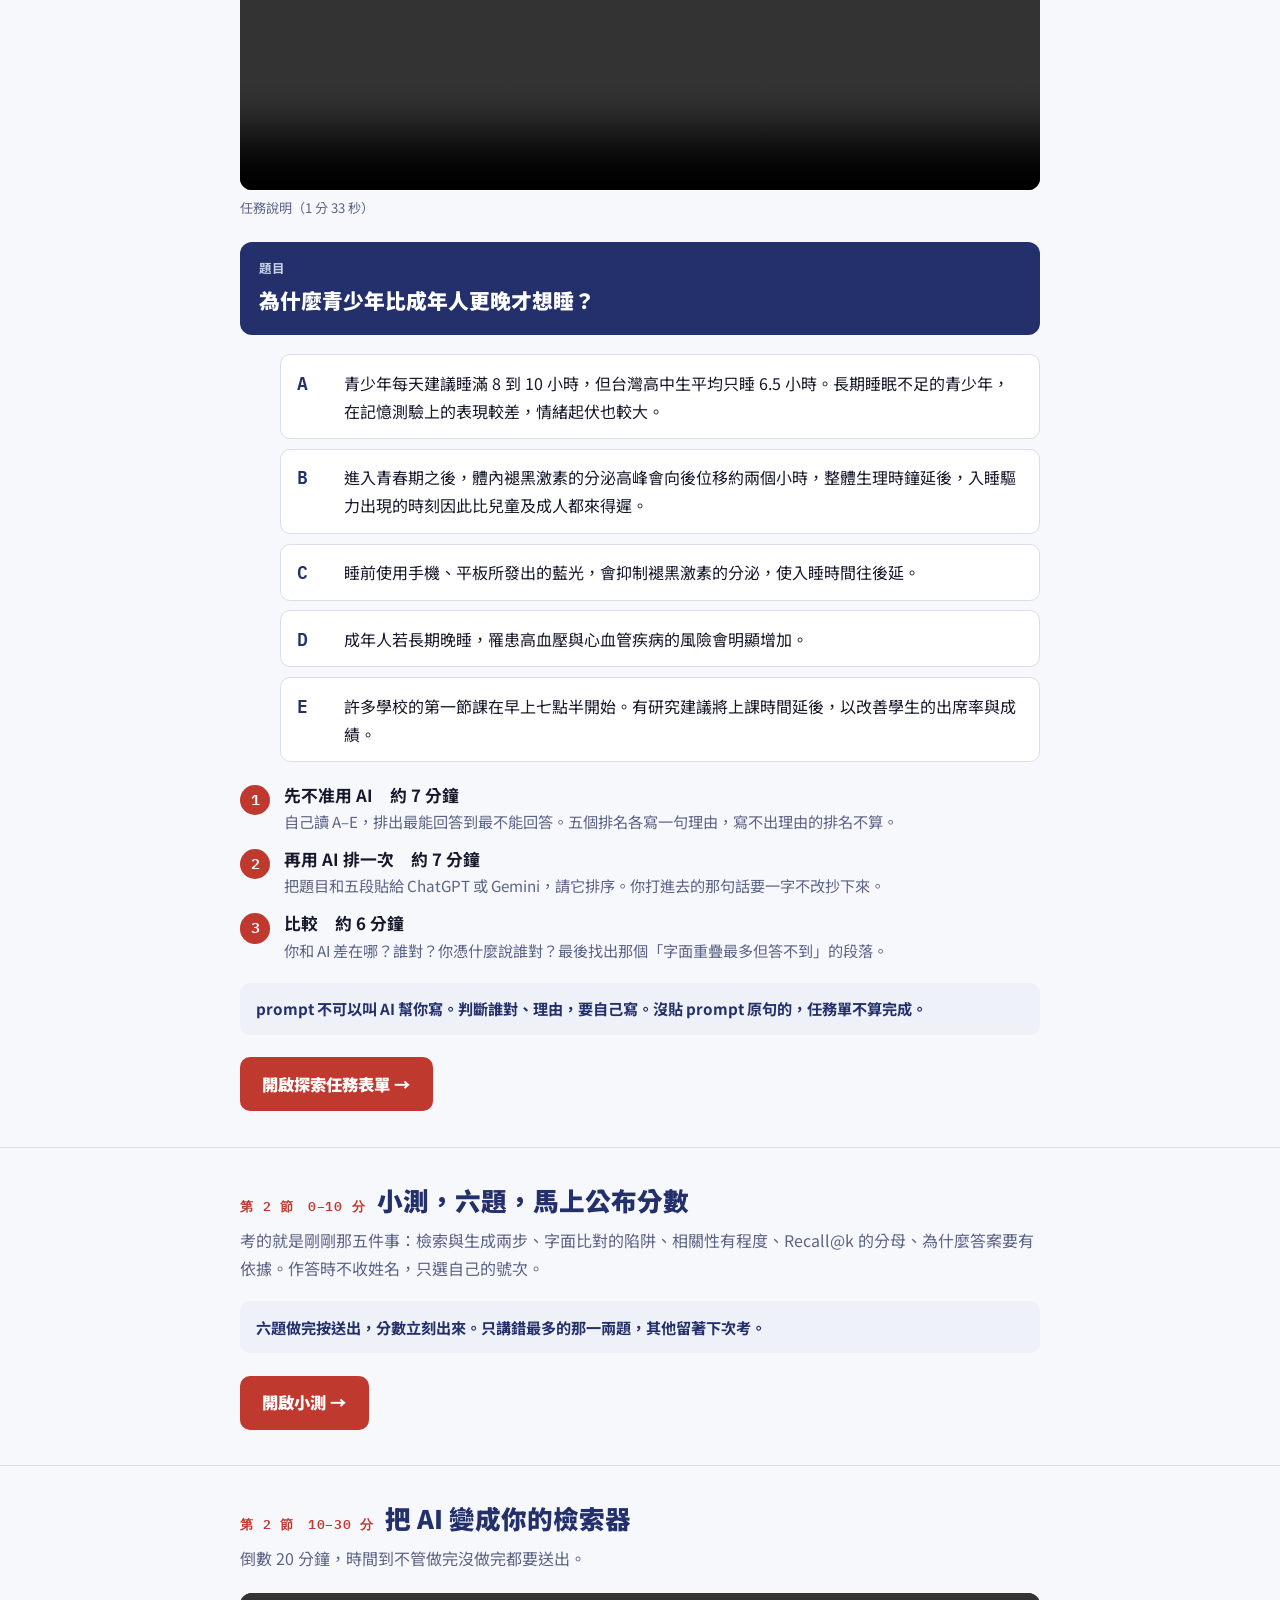
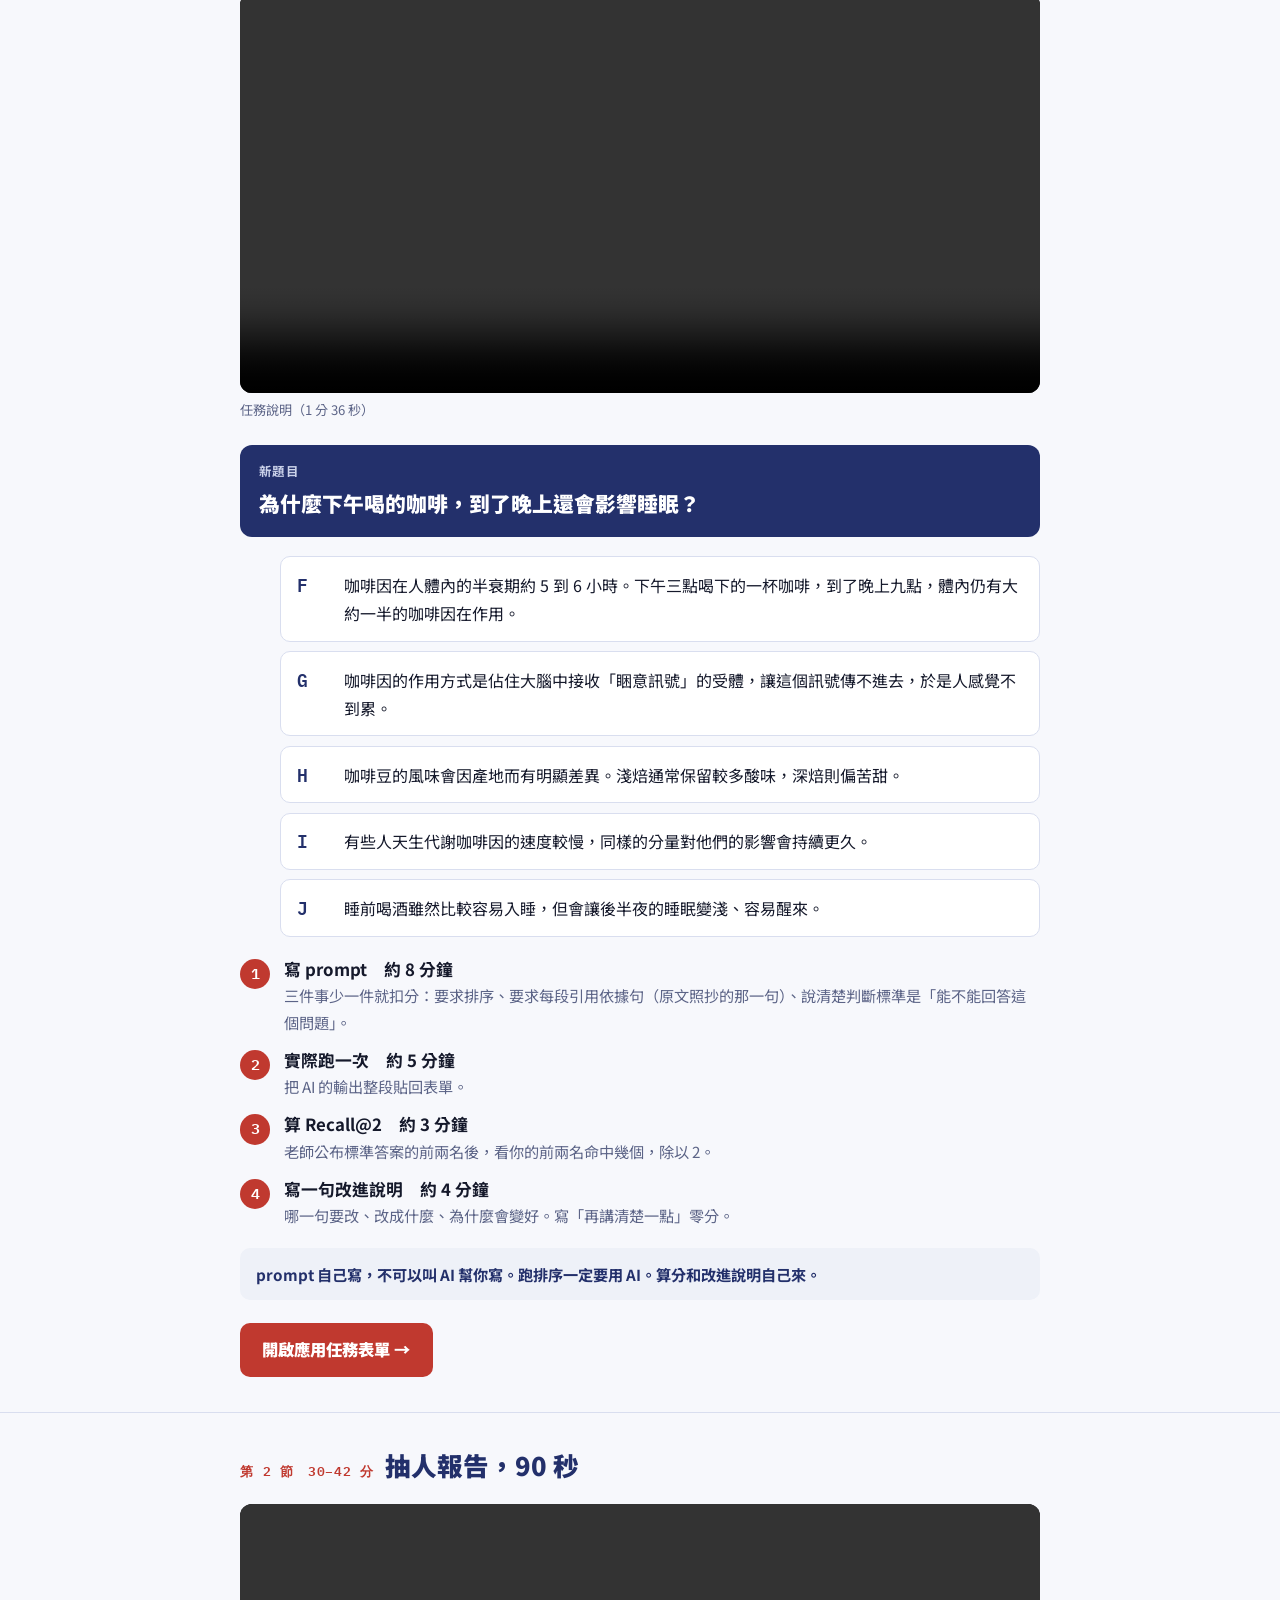
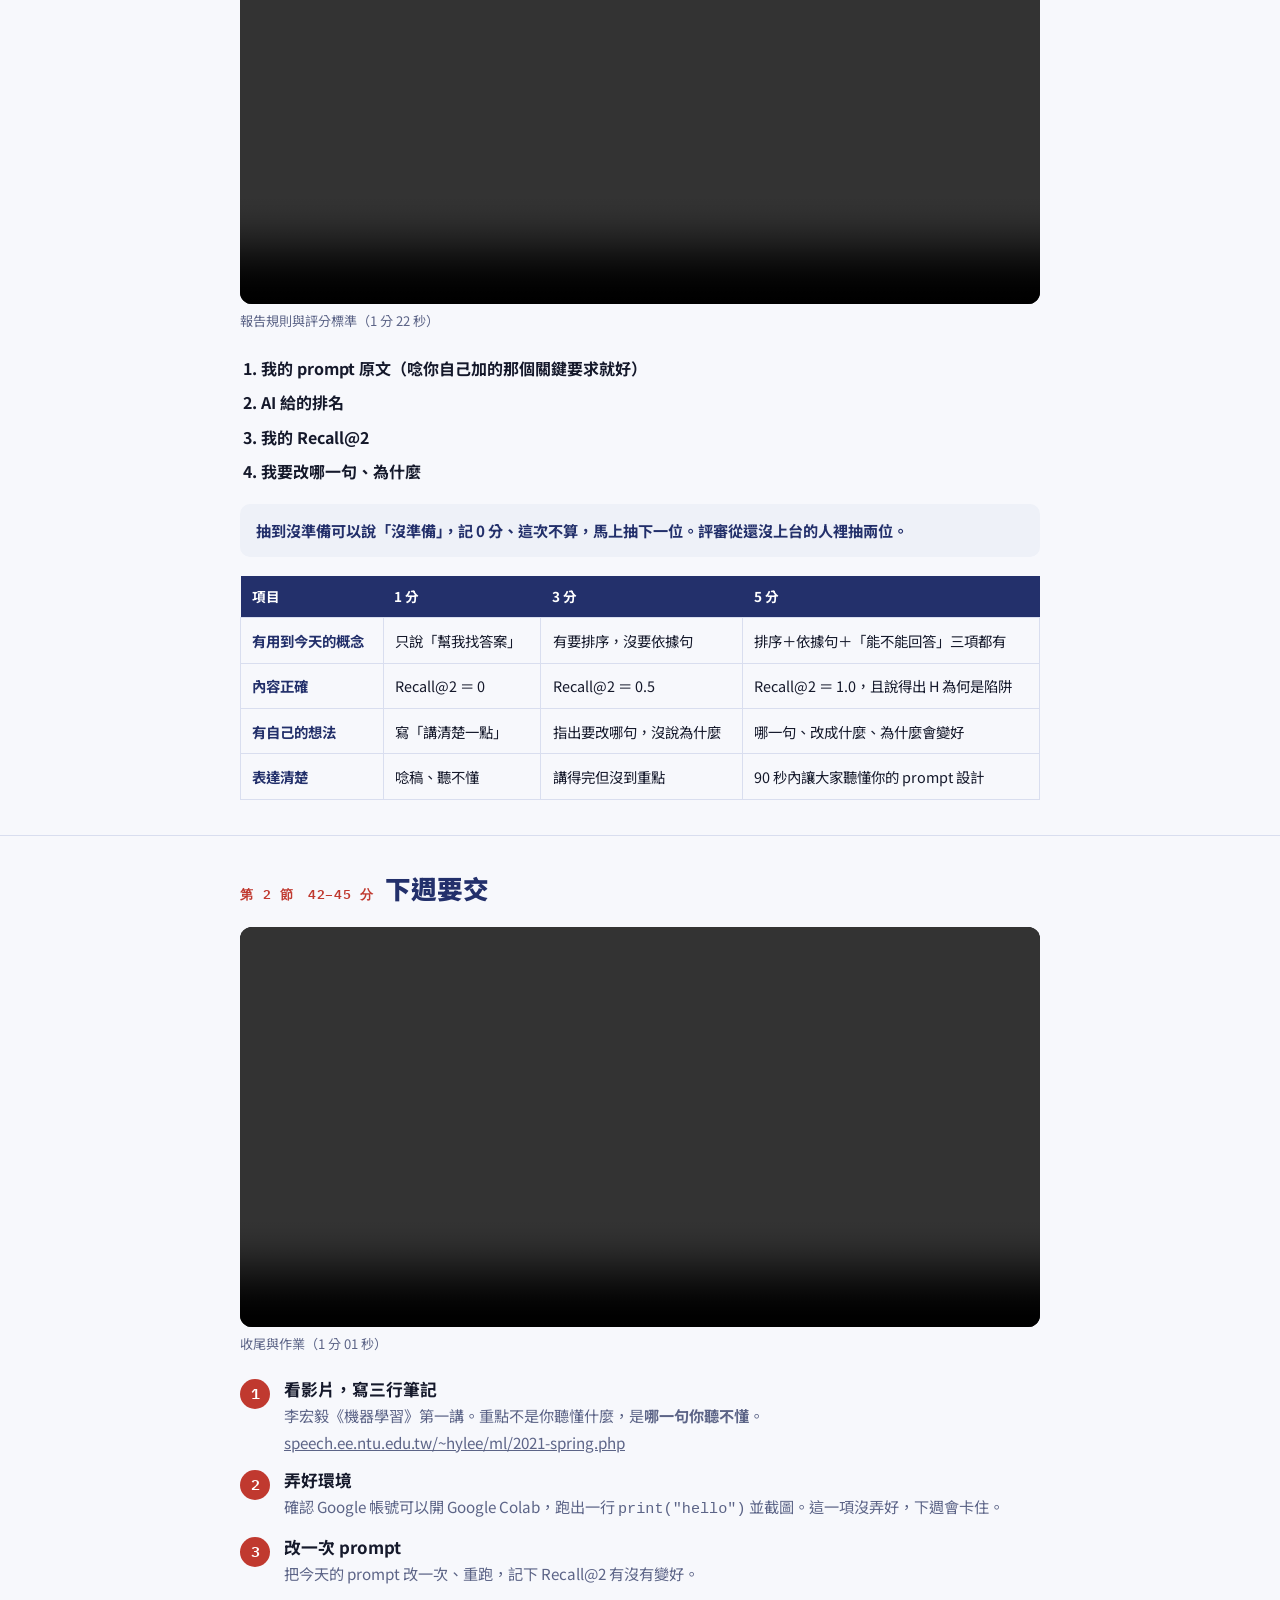
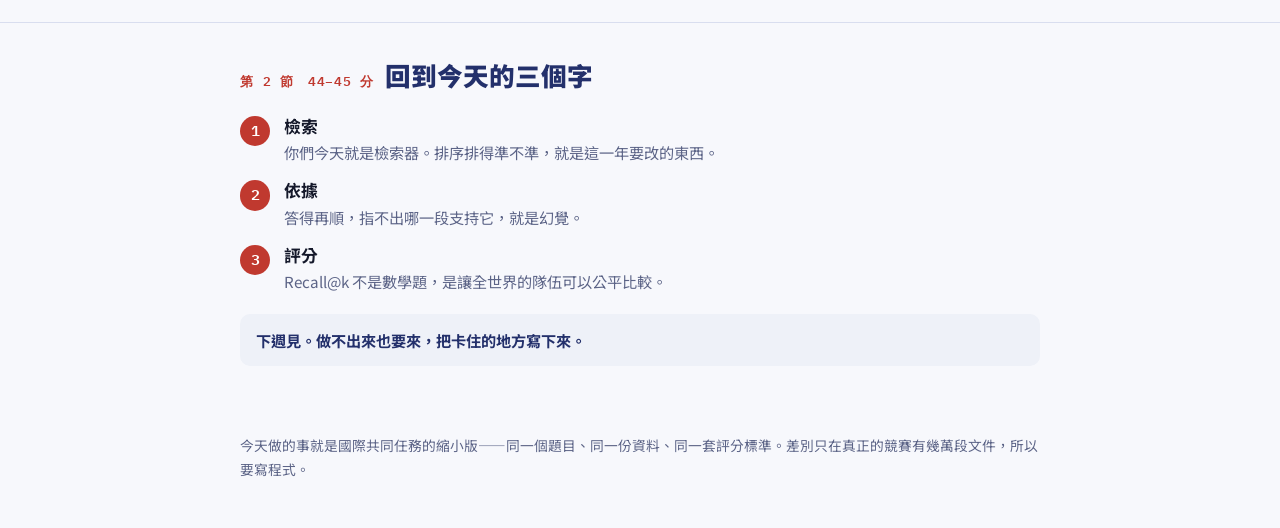
==== commit 5663cca7: "Fix seat numbers: the pair is 1 and 2" ====
--- a/w01.html
+++ b/w01.html
@@ -52,11 +52,11 @@
 
   <h3 class="rosh">這學期你就是這個號碼</h3>
   <ol class="roster">
-    <li><b>1</b><span>宋X綾</span></li>
+    <li><b>1</b><span>楊X維</span></li>
     <li><b>2</b><span>袁X</span></li>
-    <li><b>3</b><span>張X Jimmy</span></li>
-    <li><b>4</b><span>王X承</span></li>
-    <li><b>5</b><span>楊X維</span></li>
+    <li><b>3</b><span>宋X綾</span></li>
+    <li><b>4</b><span>張X Jimmy</span></li>
+    <li><b>5</b><span>王X承</span></li>
   </ol>
   <p class="rule">第 1 組＝1、2 號　｜　第 2 組＝3、4、5 號。整學期不變，抽人報告、互評、計分都用這個號碼。</p>
 </div></section>
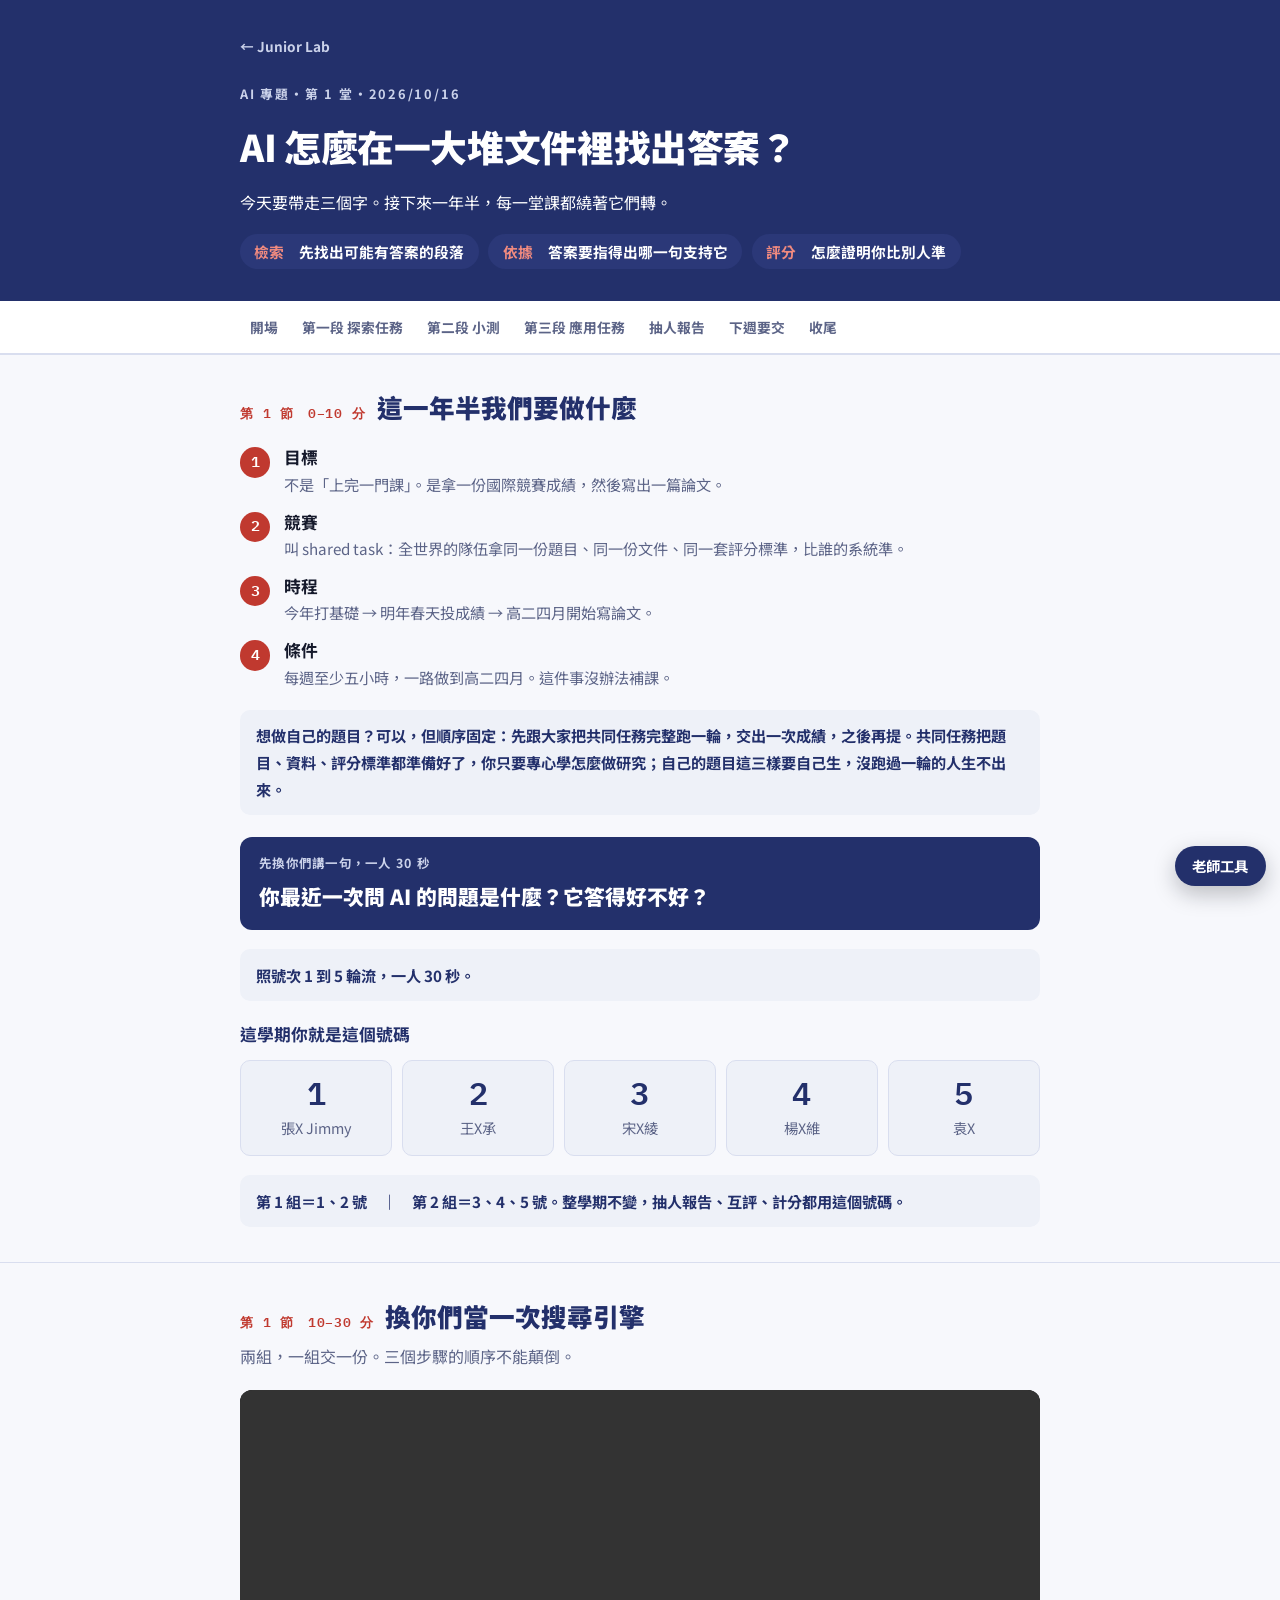
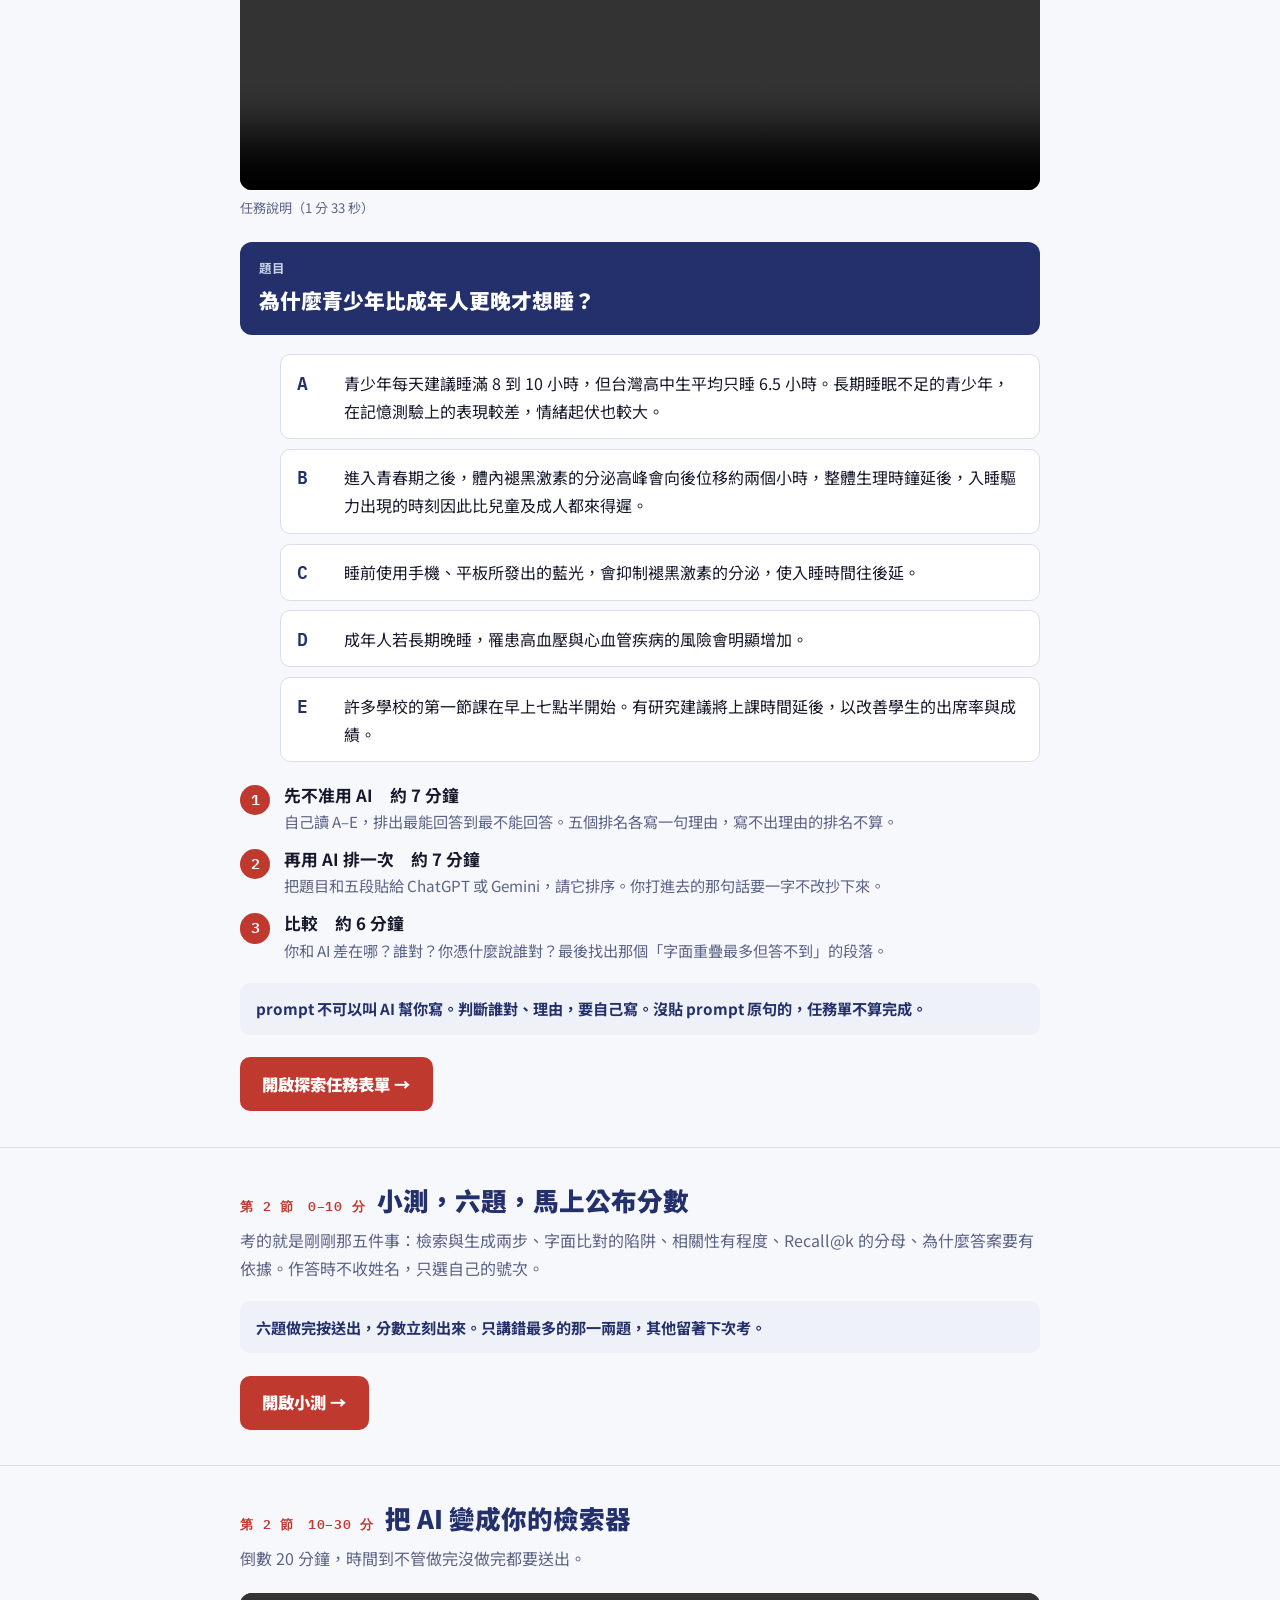
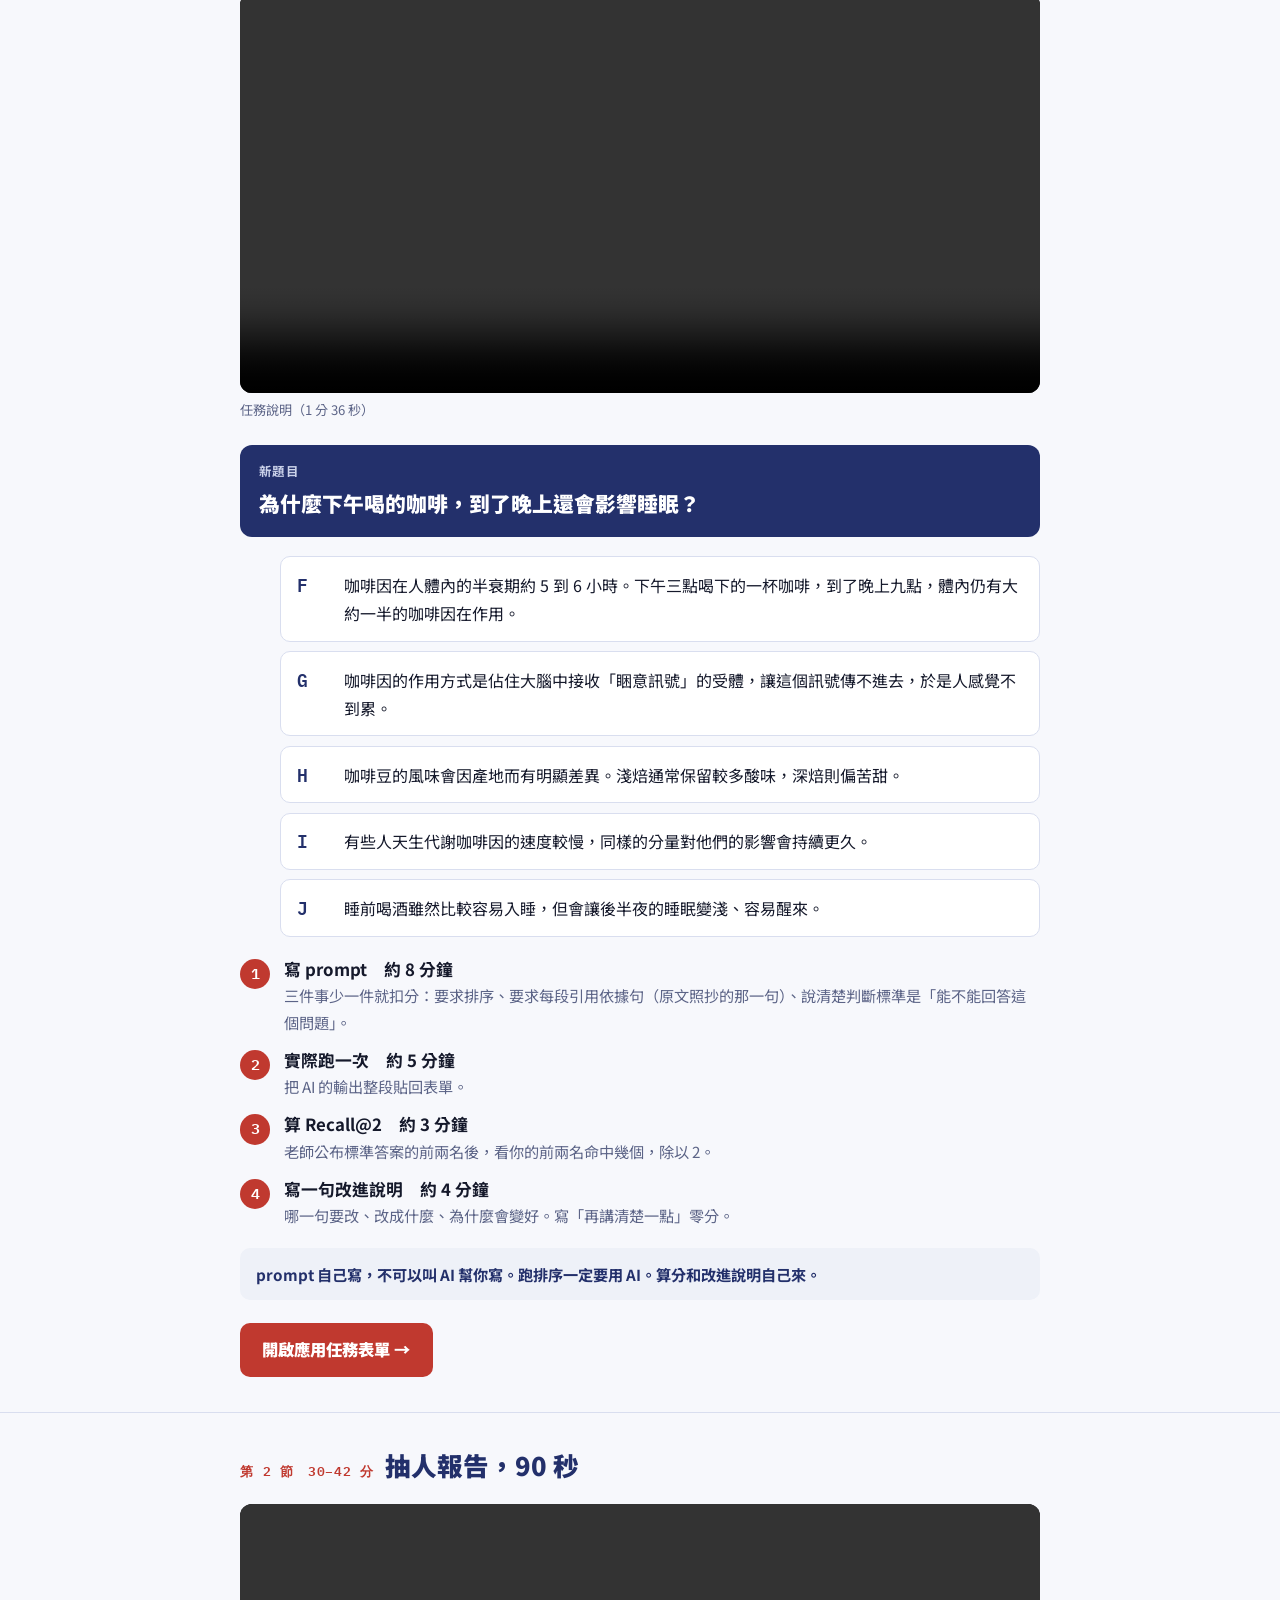
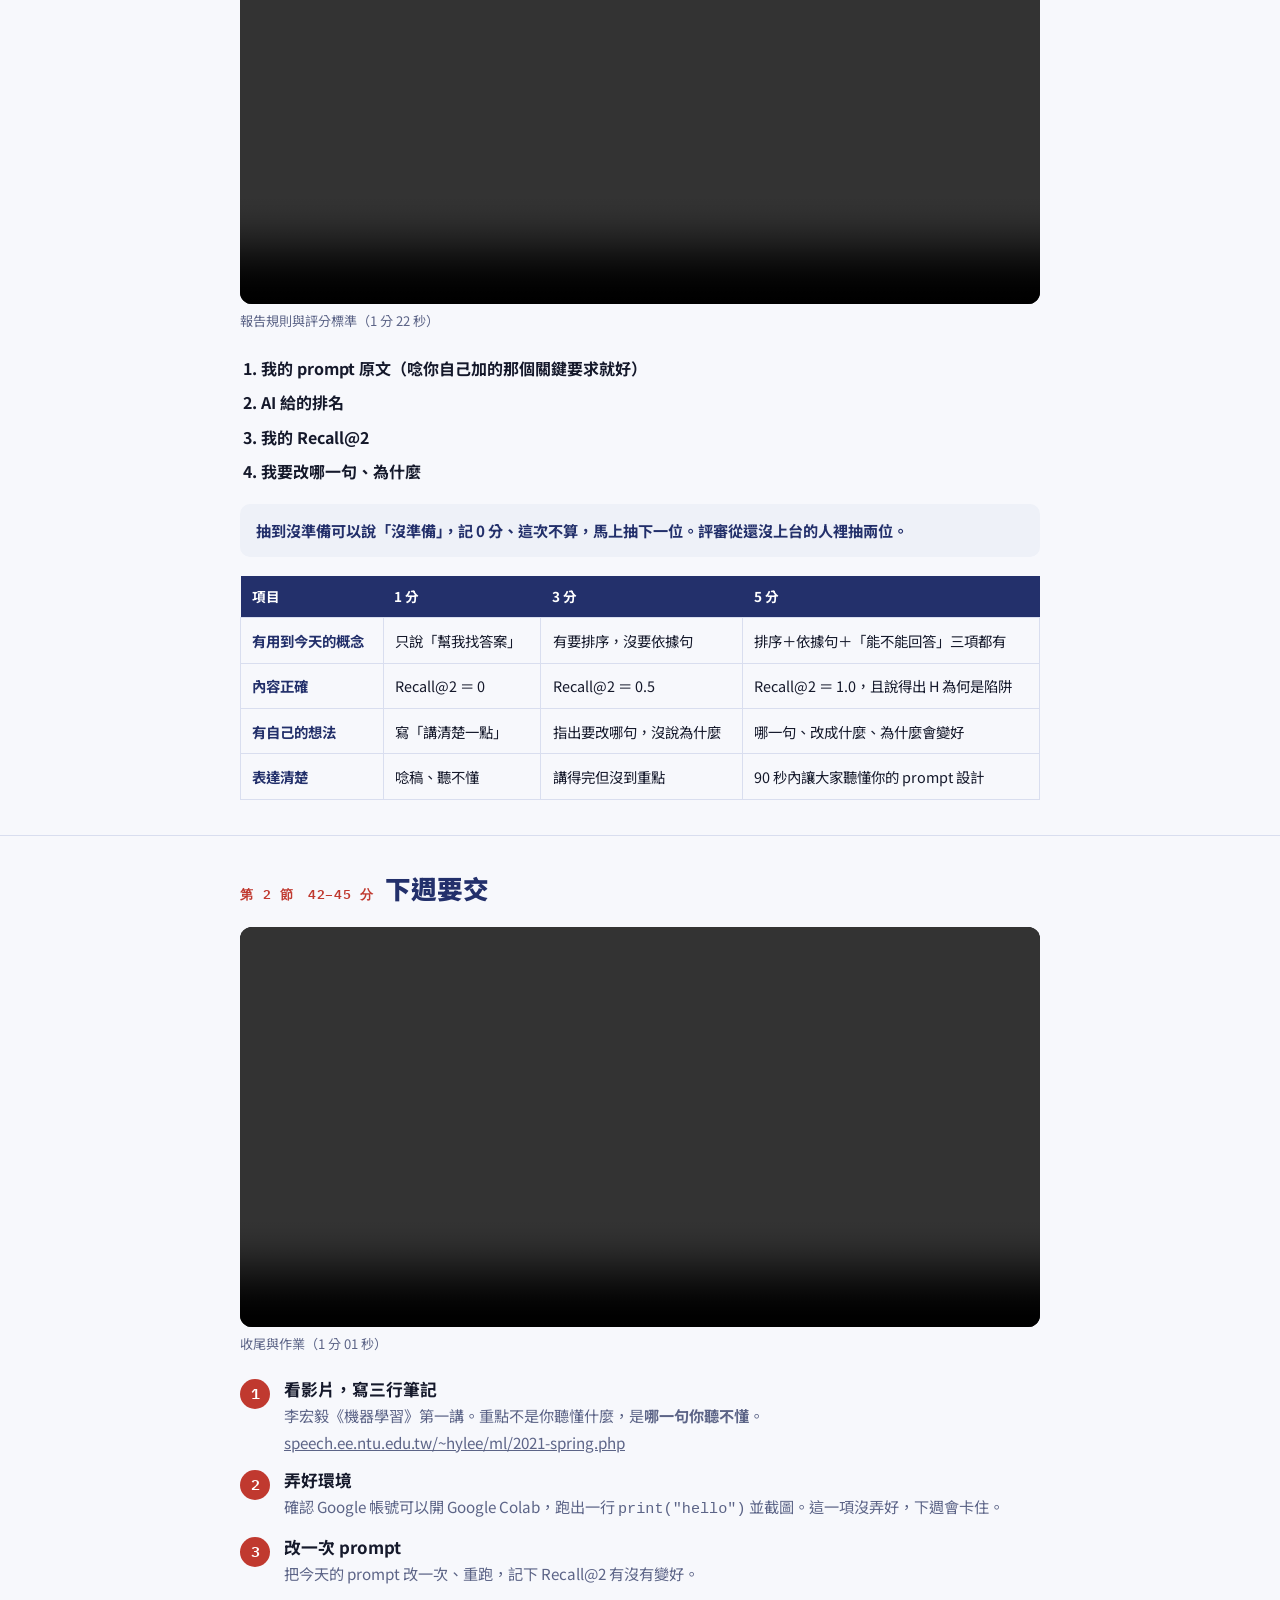
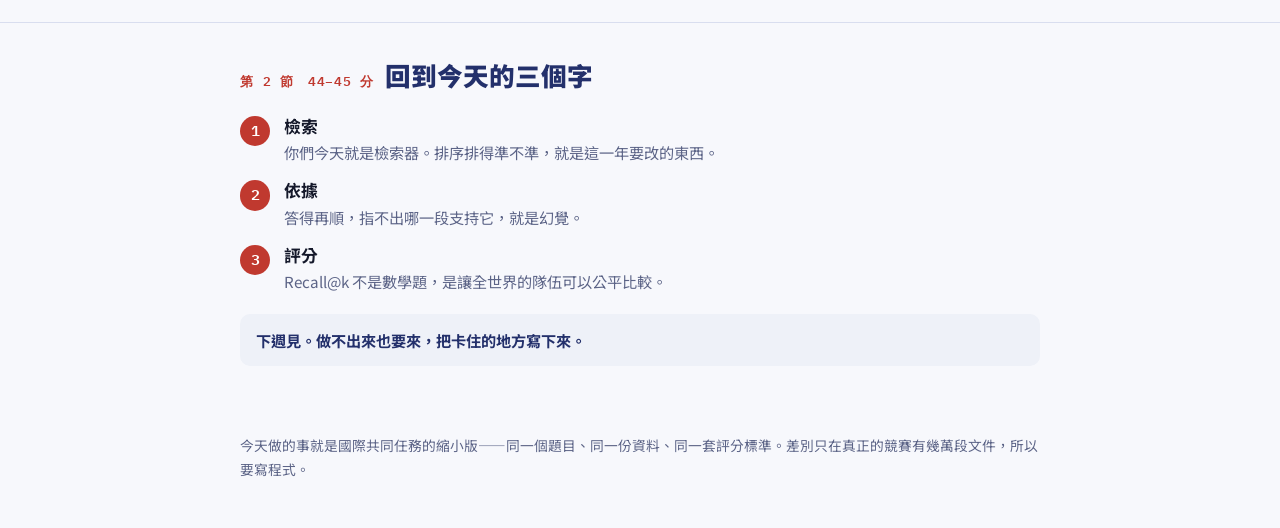
==== commit 12133724: "Seat numbers: pair is the two boys" ====
--- a/w01.html
+++ b/w01.html
@@ -52,11 +52,11 @@
 
   <h3 class="rosh">這學期你就是這個號碼</h3>
   <ol class="roster">
-    <li><b>1</b><span>楊X維</span></li>
-    <li><b>2</b><span>袁X</span></li>
+    <li><b>1</b><span>張X Jimmy</span></li>
+    <li><b>2</b><span>王X承</span></li>
     <li><b>3</b><span>宋X綾</span></li>
-    <li><b>4</b><span>張X Jimmy</span></li>
-    <li><b>5</b><span>王X承</span></li>
+    <li><b>4</b><span>楊X維</span></li>
+    <li><b>5</b><span>袁X</span></li>
   </ol>
   <p class="rule">第 1 組＝1、2 號　｜　第 2 組＝3、4、5 號。整學期不變，抽人報告、互評、計分都用這個號碼。</p>
 </div></section>
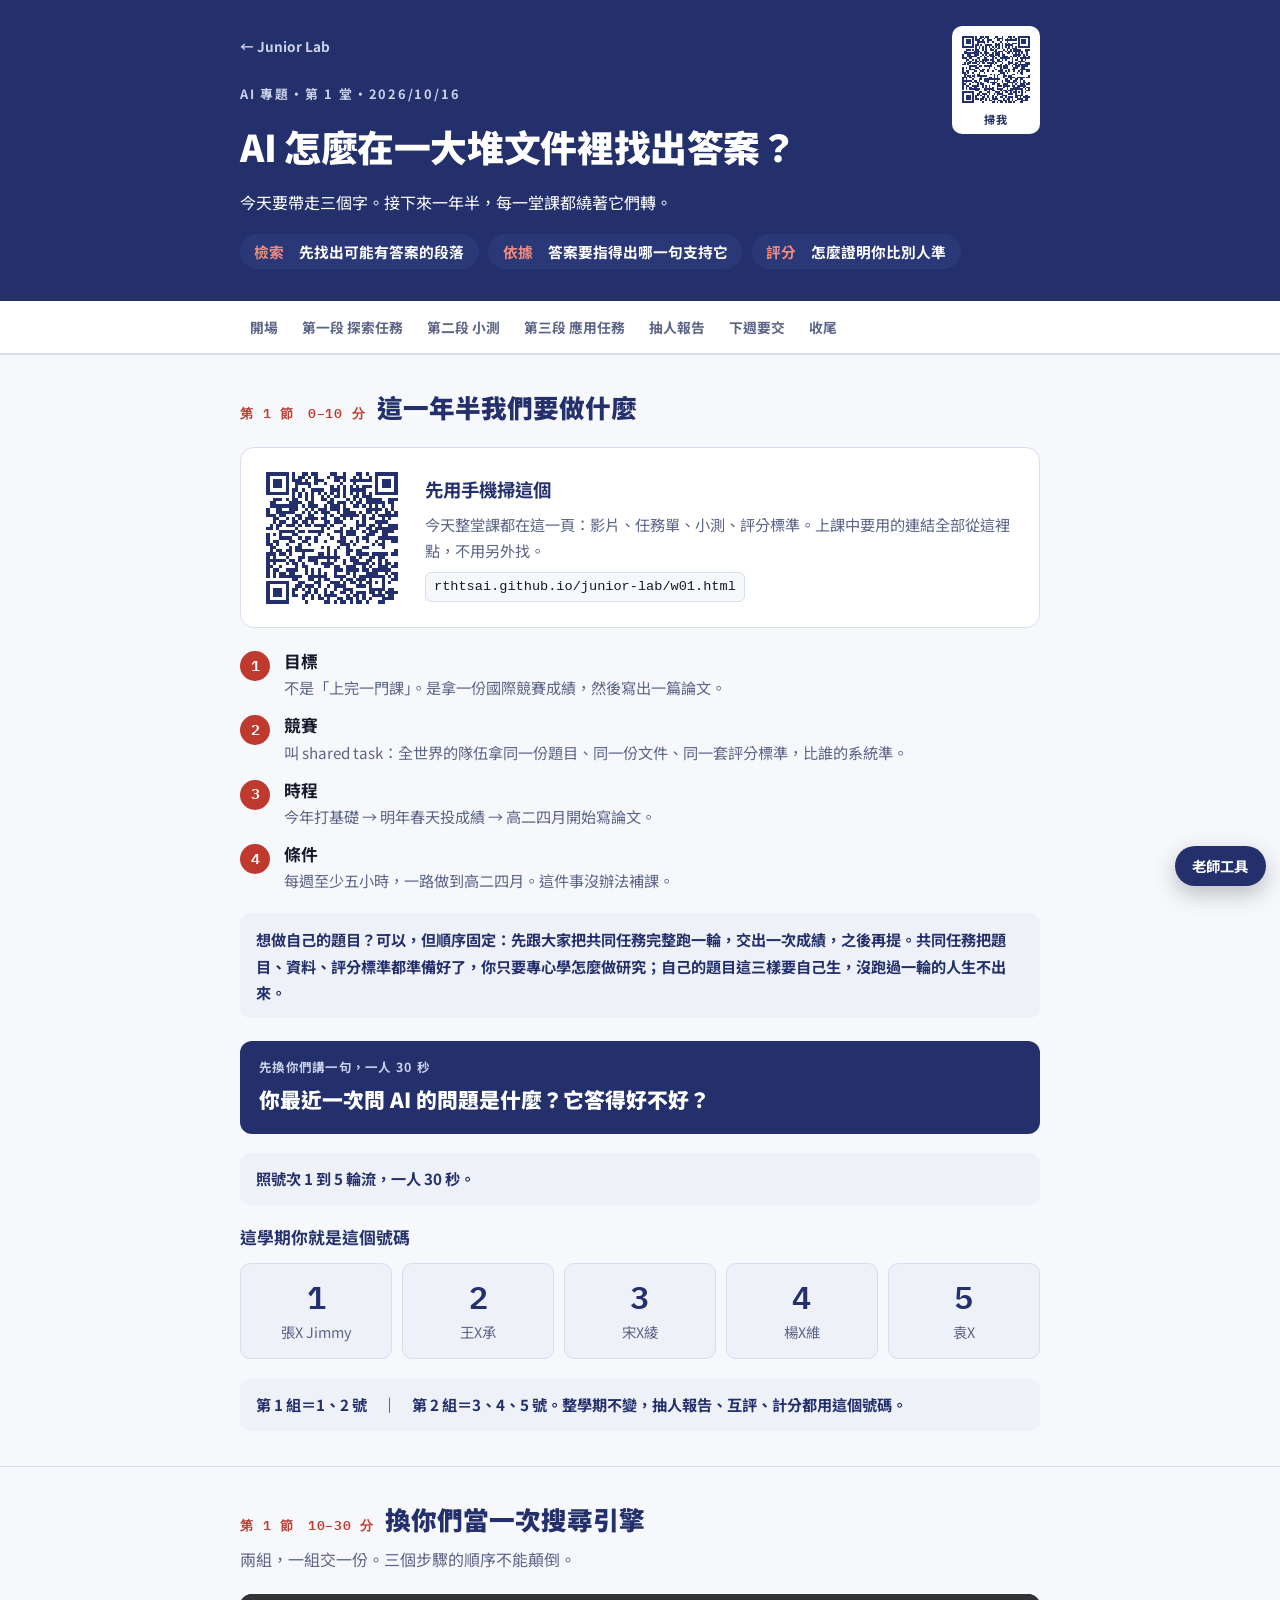
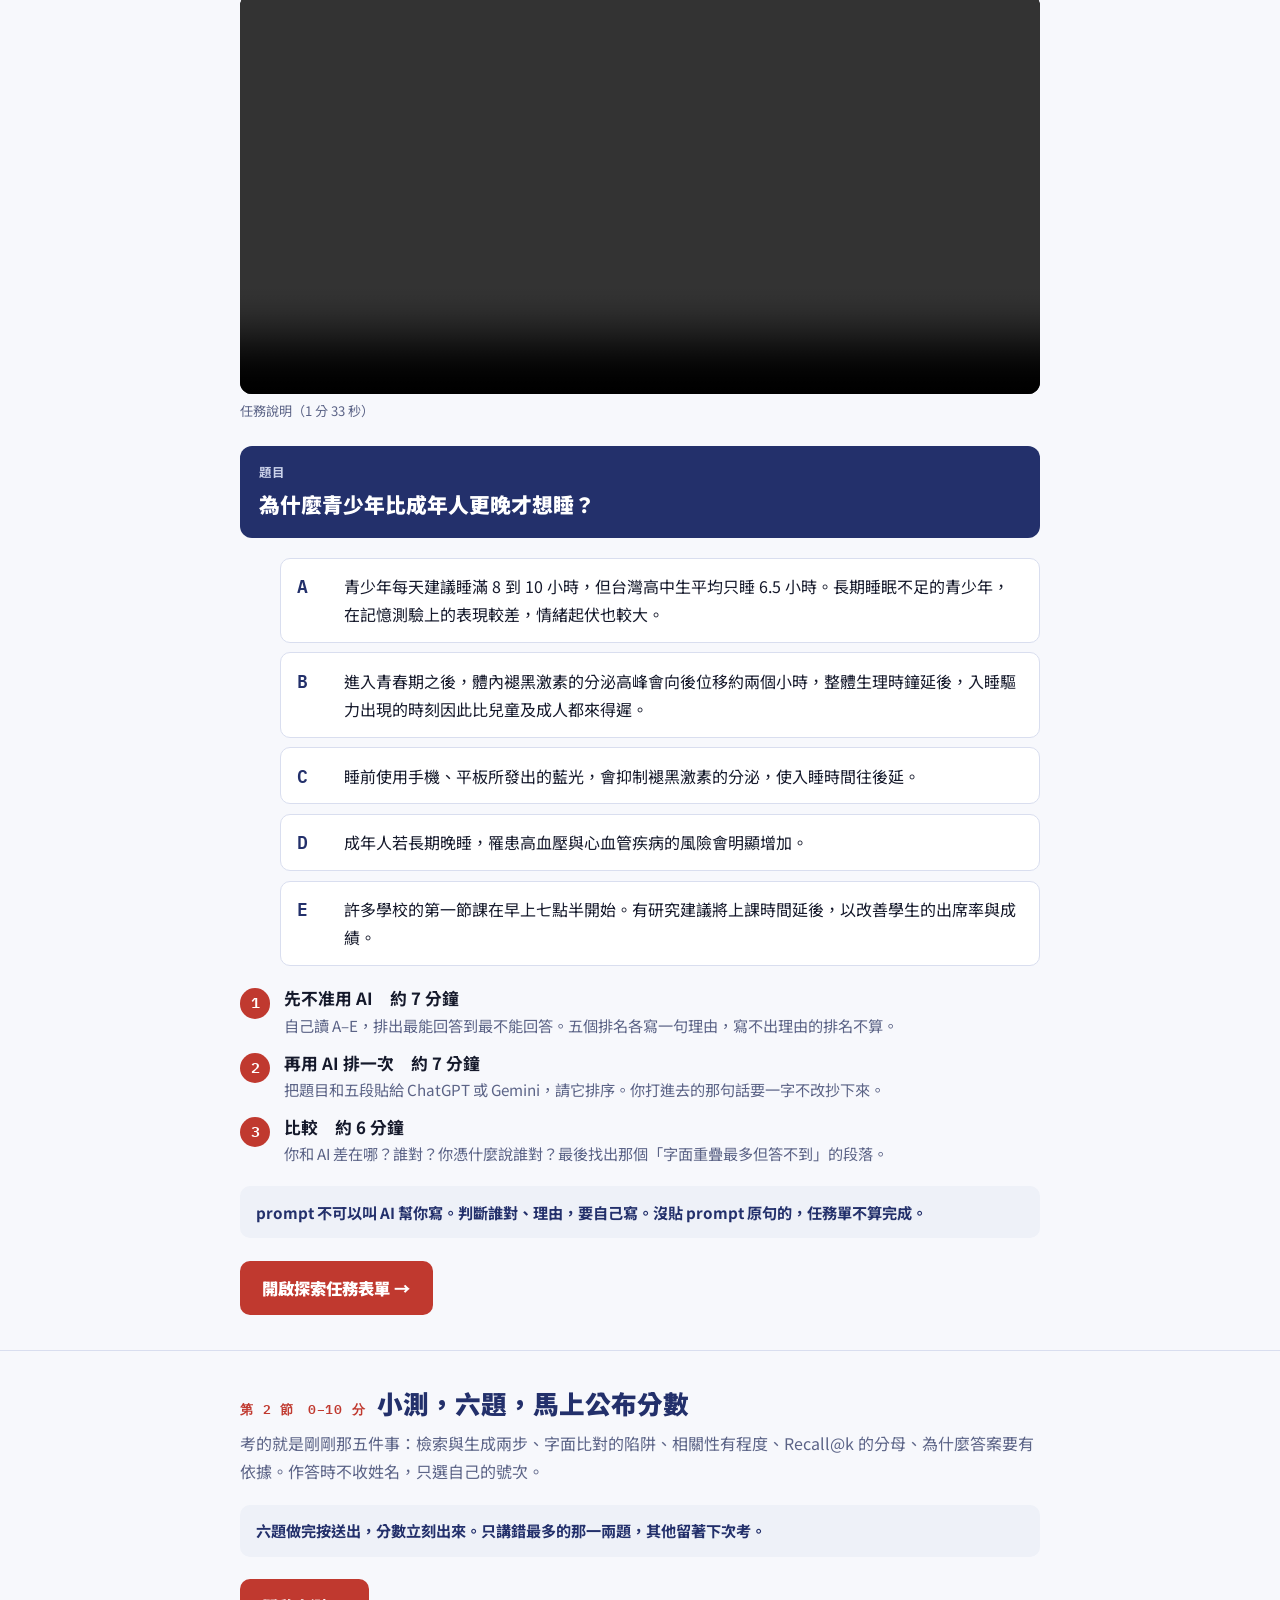
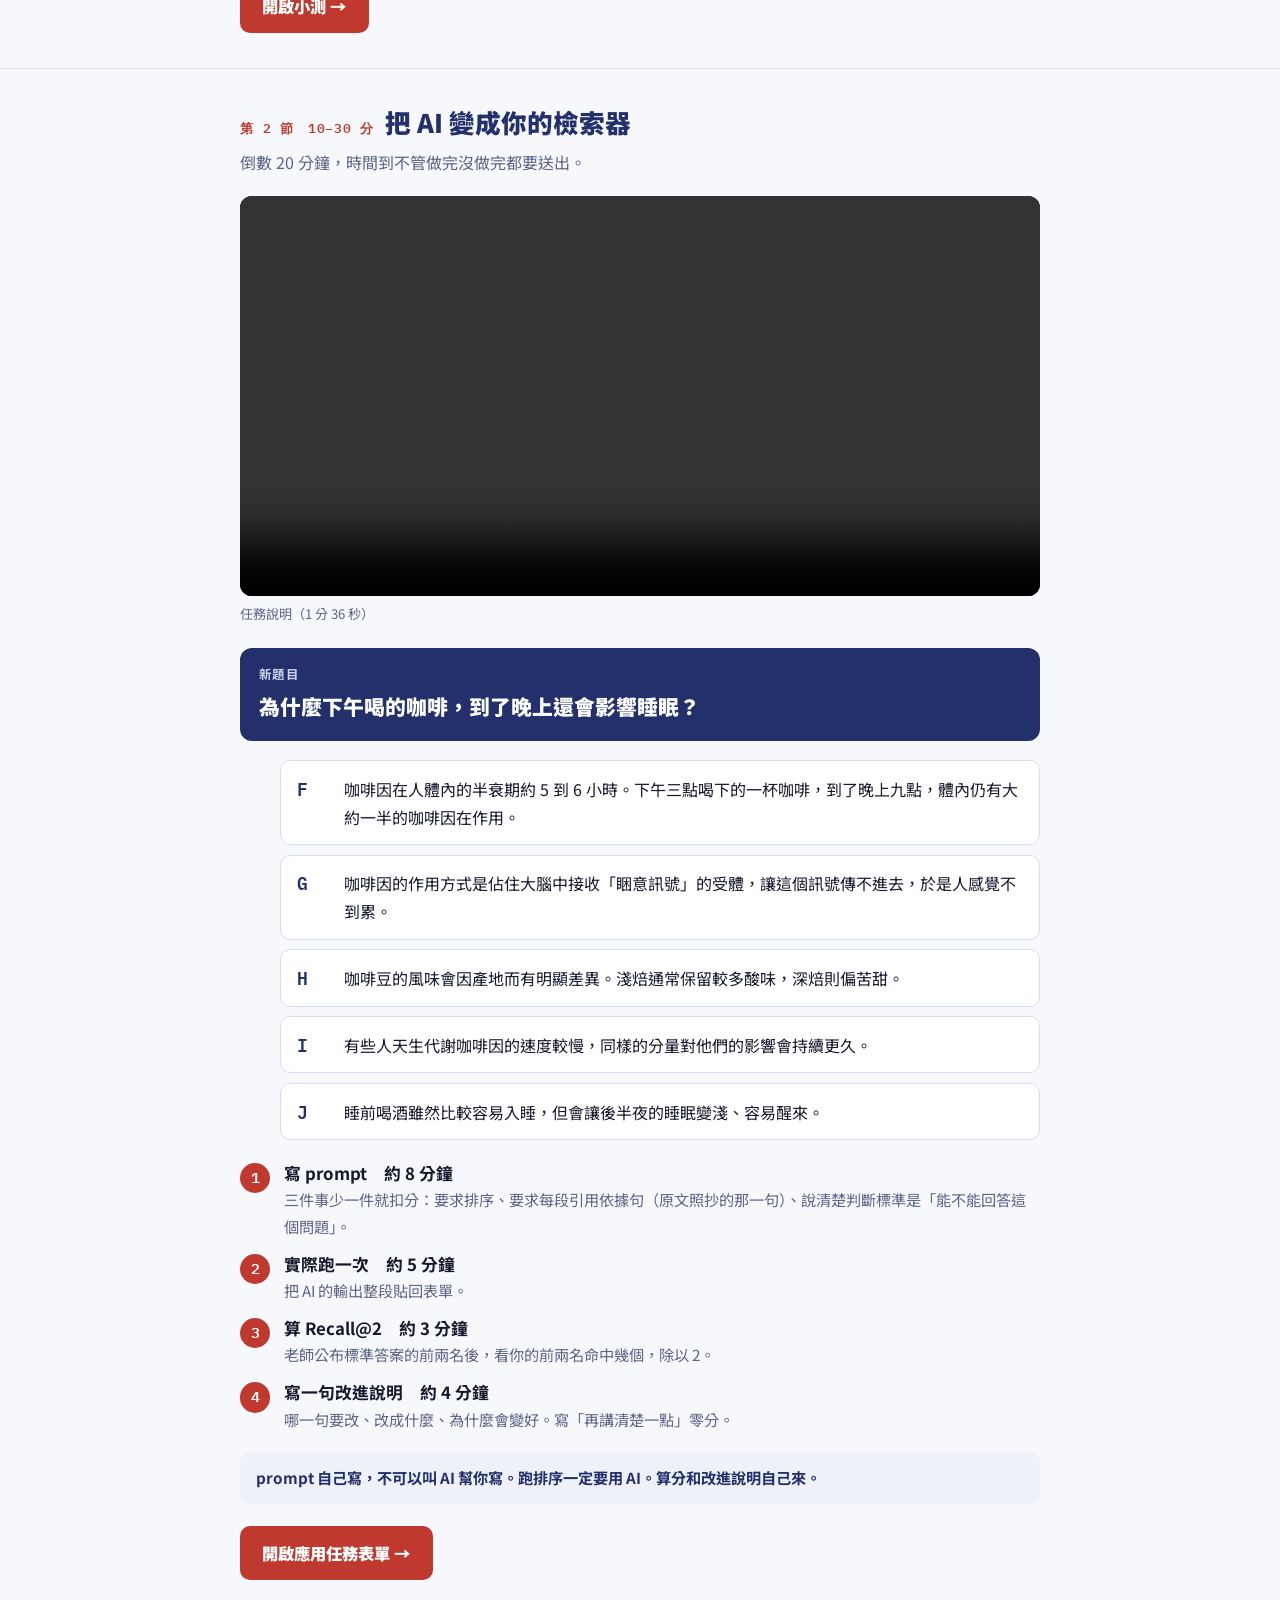
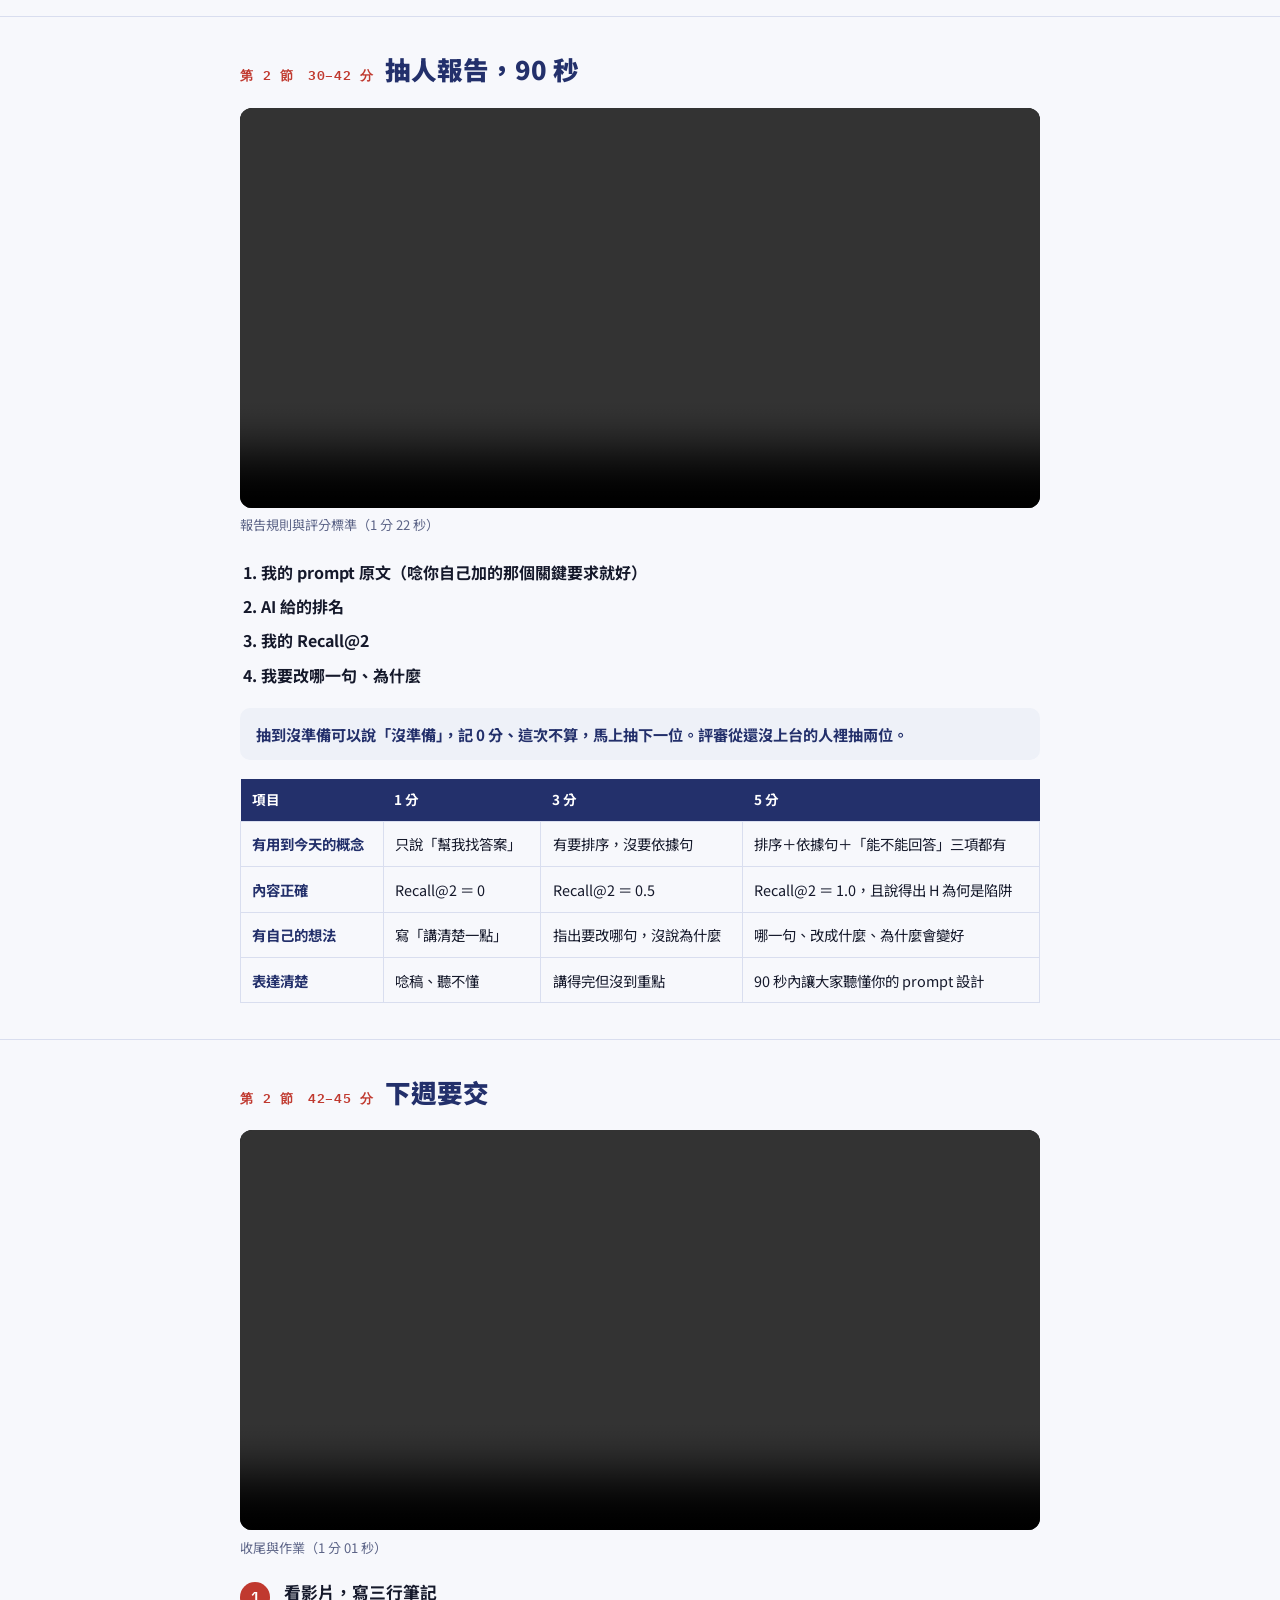
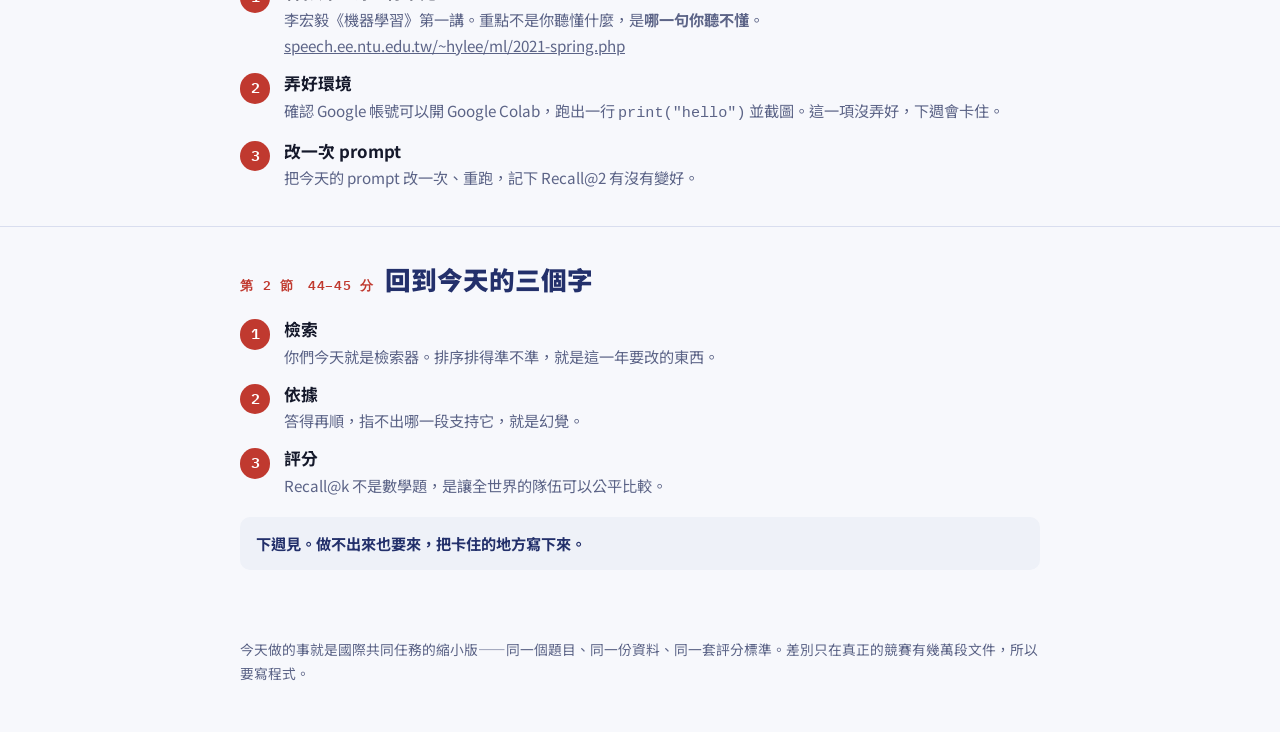
==== commit 3b391691: "Put the course-page QR on the page itself" ====
--- a/w01.html
+++ b/w01.html
@@ -15,6 +15,7 @@
     <span class="kicker">AI 專題・第 1 堂・2026/10/16</span>
     <h1>AI 怎麼在一大堆文件裡找出答案？</h1>
     <p>今天要帶走三個字。接下來一年半，每一堂課都繞著它們轉。</p>
+    <a class="qrsmall" href="./w01.html"><img class="qrimg" alt="課程頁 QR" src="[data-uri]"><span>掃我</span></a>
     <div class="three">
       <span><b>檢索</b>　先找出可能有答案的段落</span>
       <span><b>依據</b>　答案要指得出哪一句支持它</span>
@@ -35,6 +36,17 @@
 
 <section id="open"><div class="wrap">
   <div class="stage"><em>第 1 節　0–10 分</em><h2>這一年半我們要做什麼</h2></div>
+
+  <div class="qrbig">
+    <img class="qrimg" alt="課程頁 QR" src="[data-uri]">
+    <div>
+      <strong>先用手機掃這個</strong>
+      <p>今天整堂課都在這一頁：影片、任務單、小測、評分標準。上課中要用的連結全部從這裡點，不用另外找。</p>
+      <code>rthtsai.github.io/junior-lab/w01.html</code>
+    </div>
+  </div>
+
+  <div class="brk"></div>
   <ol class="steps">
     <li><div><h3>目標</h3><p>不是「上完一門課」。是拿一份國際競賽成績，然後寫出一篇論文。</p></div></li>
     <li><div><h3>競賽</h3><p>叫 shared task：全世界的隊伍拿同一份題目、同一份文件、同一套評分標準，比誰的系統準。</p></div></li>
--- a/style.css
+++ b/style.css
@@ -144,3 +144,18 @@
 @media (max-width:560px){.roster{grid-template-columns:repeat(3,1fr)}}
 body.pres .roster b{font-size:2.6rem}
 body.pres .roster span{font-size:1.05rem}
+
+/* QR */
+.qrbig{display:flex;gap:1.3rem;align-items:center;background:var(--surface);border:1px solid var(--line);border-radius:14px;padding:1.1rem 1.2rem;margin-top:1.4rem;flex-wrap:wrap}
+.qrbig>div{flex:1 1 18rem;min-width:0}
+.qrbig .qrimg{width:9rem;height:9rem;flex:0 0 auto;image-rendering:pixelated;background:#fff;border-radius:8px}
+.qrbig strong{display:block;font-size:1.15rem;color:var(--head)}
+.qrbig p{margin-top:.35rem;color:var(--muted);font-size:.95rem}
+.qrbig code{display:inline-block;margin-top:.5rem;font-family:var(--mono);font-size:.85rem;color:var(--fg);background:var(--bg);border:1px solid var(--line);border-radius:6px;padding:.15rem .5rem}
+.qrsmall{position:absolute;top:1.6rem;right:max(16px,env(safe-area-inset-right,0px));display:grid;justify-items:center;gap:.2rem;text-decoration:none;background:#fff;border-radius:10px;padding:.45rem .45rem .3rem}
+.qrsmall .qrimg{width:4.6rem;height:4.6rem;display:block;image-rendering:pixelated}
+.qrsmall span{font-size:.7rem;font-weight:700;color:#23306B;letter-spacing:.08em}
+header .wrap{position:relative}
+@media (max-width:720px){.qrsmall{display:none}}
+body.pres .qrbig .qrimg{width:13rem;height:13rem}
+body.pres .qrbig strong{font-size:1.5rem}
